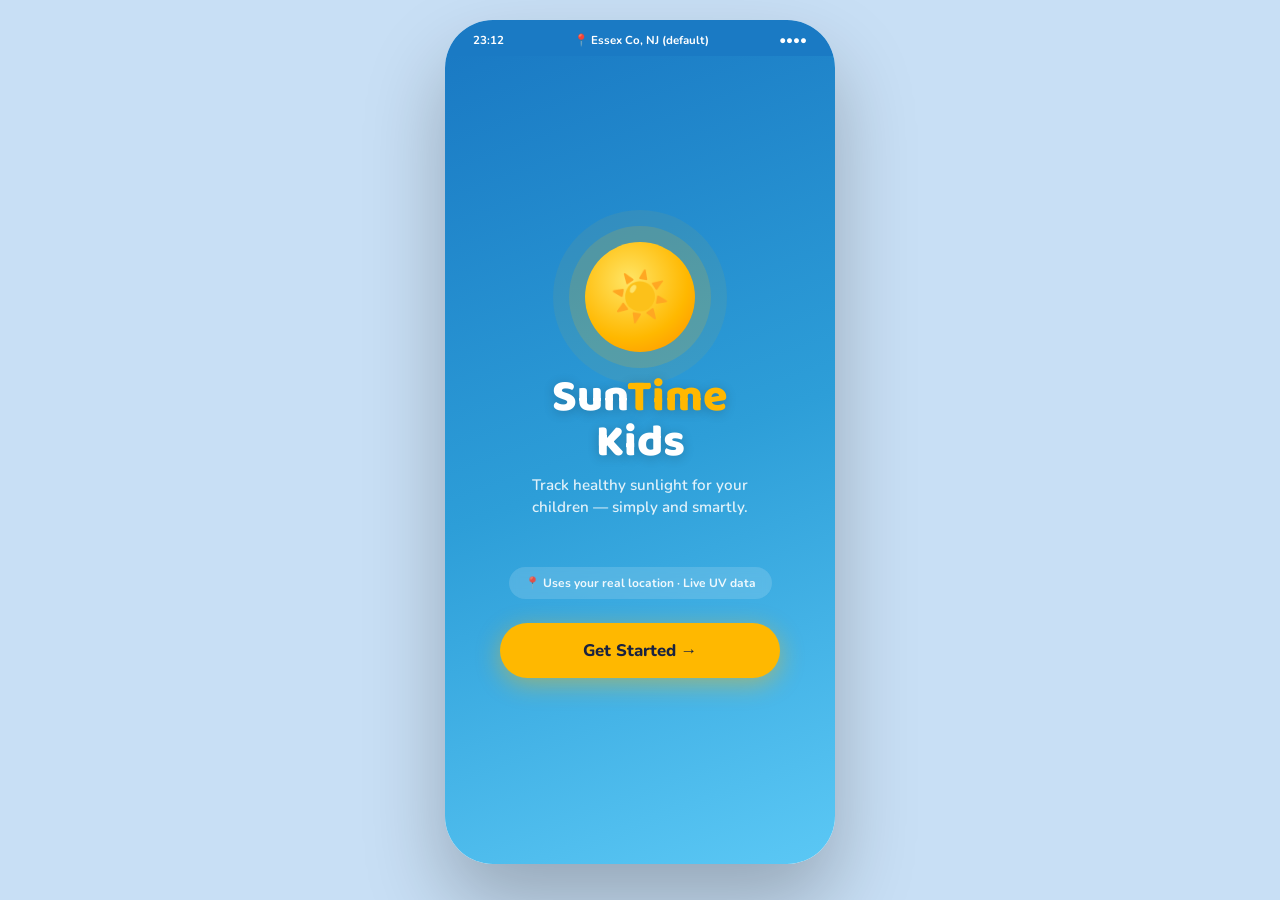
==== index.html @ 549896dc "Fix session bugs, re-rate exposure on live UV refresh, update defaults Bug fixes: - Buttons were wir" ====
<!DOCTYPE html>
<html lang="en">
<head>
<meta charset="UTF-8">
<meta name="viewport" content="width=device-width, initial-scale=1.0, maximum-scale=1.0">
<meta name="apple-mobile-web-app-capable" content="yes">
<meta name="apple-mobile-web-app-status-bar-style" content="black-translucent">
<meta name="apple-mobile-web-app-title" content="SunTimeKids">
<meta name="mobile-web-app-capable" content="yes">
<title>SunTimeKids v2.5</title>
<link href="https://fonts.googleapis.com/css2?family=Nunito:wght@400;600;700;800;900&family=Baloo+2:wght@700;800&display=swap" rel="stylesheet">
<style>
  :root {
    --font-display: 'Baloo 2', cursive;
    --sun: #FFB800; --sun-deep: #FF8C00;
    --sky: #5BC8F5; --sky-dark: #1A7AC4;
    --grass: #4DC87A; --coral: #FF6060;
    --ink: #1A2340; --soft: #7A8AAF;
    --bg: #F0F7FF; --purple: #7C5CBF;
  }
  * { box-sizing: border-box; margin: 0; padding: 0; -webkit-tap-highlight-color: transparent; }
  body {
    font-family: 'Nunito', sans-serif;
    background: #C8DFF5;
    display: flex; justify-content: center; align-items: flex-start;
    min-height: 100vh; padding: 20px;
    margin: 0;
  }
  /* Full screen on real mobile, phone shell on desktop */
  @media (max-width: 430px) {
    body { padding: 0; background: var(--bg); align-items: stretch; }
    .phone { width: 100% !important; min-height: 100vh !important; border-radius: 0 !important; box-shadow: none !important; }
  }
  .phone {
    width: 390px; min-height: 844px;
    background: var(--bg); border-radius: 48px;
    box-shadow: 0 40px 80px rgba(0,0,0,0.25), 0 0 0 2px rgba(255,255,255,0.5) inset;
    overflow: hidden; position: relative; display: flex; flex-direction: column;
  }
  .status-bar {
    background: var(--sky-dark); padding: 12px 28px 8px;
    display: flex; justify-content: space-between; align-items: center;
    color: white; font-size: 0.72rem; font-weight: 700; flex-shrink: 0;
  }
  .screen {
    display: none; flex-direction: column; flex: 1;
    overflow-y: auto; overflow-x: hidden; scrollbar-width: none;
  }
  .screen::-webkit-scrollbar { display: none; }
  .screen.active { display: flex; animation: screen-in 0.25s ease-out; }
  @keyframes screen-in { from{opacity:0;transform:translateX(16px)} to{opacity:1;transform:translateX(0)} }
 
  /* ---- SHARED COMPONENTS ---- */
  .btn-primary {
    background: var(--sun); color: var(--ink); border: none; border-radius: 50px;
    padding: 16px 40px; font-family: 'Nunito',sans-serif; font-size: 1.05rem;
    font-weight: 800; cursor: pointer; box-shadow: 0 6px 24px rgba(255,184,0,0.45);
    transition: transform 0.15s; width: 100%; max-width: 100%;
  }
  .btn-primary:active { transform: scale(0.97); }
  .btn-secondary {
    background: white; color: var(--sky-dark); border: 2.5px solid var(--sky);
    border-radius: 50px; padding: 14px 32px; font-family: 'Nunito',sans-serif;
    font-size: 0.95rem; font-weight: 800; cursor: pointer; width: 100%;
    transition: transform 0.15s;
  }
  .btn-secondary:active { transform: scale(0.97); }
  .btn-nav {
    background: white; color: var(--sky-dark); border: 2px solid #DDE6F5;
    border-radius: 50px; padding: 14px; font-family: 'Nunito',sans-serif;
    font-size: 0.9rem; font-weight: 800; cursor: pointer; width: 100%;
  }
  .section-title { font-size: 0.72rem; font-weight: 800; text-transform: uppercase; letter-spacing: 1.5px; color: var(--ink); margin-bottom: 10px; }
  .field-label { font-size: 0.75rem; font-weight: 800; text-transform: uppercase; letter-spacing: 1.5px; color: var(--soft); margin-bottom: 8px; }
  .field-input {
    width: 100%; border: 2px solid #DDE6F5; border-radius: 14px; padding: 13px 16px;
    font-family: 'Nunito',sans-serif; font-size: 0.95rem; font-weight: 700;
    color: var(--ink); background: white; outline: none; transition: border-color 0.2s;
  }
  .field-input:focus { border-color: var(--sky); }
  .card {
    background: white; border-radius: 20px; padding: 16px;
    box-shadow: 0 4px 16px rgba(0,0,0,0.06);
  }
 
  /* ---- WELCOME ---- */
  #screen-welcome {
    background: linear-gradient(160deg, var(--sky-dark) 0%, #2D9ED8 50%, #5BC8F5 100%);
    justify-content: center; align-items: center; text-align: center; padding: 40px 32px; gap: 0;
  }
  .welcome-sun {
    width: 110px; height: 110px; background: radial-gradient(circle at 40% 35%, #FFE566, var(--sun) 60%, var(--sun-deep));
    border-radius: 50%; margin: 0 auto 24px; display: flex; align-items: center; justify-content: center;
    font-size: 3rem; box-shadow: 0 0 0 16px rgba(255,184,0,0.15), 0 0 0 32px rgba(255,184,0,0.07);
    animation: pulse-sun 3s ease-in-out infinite;
  }
  @keyframes pulse-sun { 0%,100%{box-shadow:0 0 0 16px rgba(255,184,0,0.15),0 0 0 32px rgba(255,184,0,0.07)} 50%{box-shadow:0 0 0 22px rgba(255,184,0,0.2),0 0 0 40px rgba(255,184,0,0.05)} }
  .welcome-title { font-family:'Baloo 2',cursive; font-size:2.8rem; font-weight:800; color:white; line-height:1; margin-bottom:8px; text-shadow:0 2px 12px rgba(0,0,0,0.2); }
  .welcome-title span { color: var(--sun); }
  .welcome-sub { color: rgba(255,255,255,0.85); font-size:0.95rem; font-weight:600; margin-bottom:48px; line-height:1.5; }
  .welcome-badge {
    background: rgba(255,255,255,0.15); border-radius: 50px; padding: 8px 16px;
    font-size: 0.75rem; font-weight: 700; color: rgba(255,255,255,0.9); margin-bottom: 24px;
    display: inline-block; backdrop-filter: blur(4px);
  }
 
  /* ---- ONBOARDING ---- */
  .onboard-header { background: linear-gradient(135deg, var(--sky-dark), #2D9ED8); padding: 28px 24px 32px; color: white; }
  .onboard-header h2 { font-family:'Baloo 2',cursive; font-size:1.6rem; font-weight:800; margin-bottom:4px; }
  .onboard-header p { font-size:0.85rem; opacity:0.85; font-weight:600; }
  .onboard-body { padding: 24px 20px; display: flex; flex-direction: column; gap: 20px; }
  .photo-row { display: flex; align-items: center; gap: 16px; }
  .photo-circle {
    width: 72px; height: 72px; border-radius: 50%;
    background: linear-gradient(135deg, #E8F4FF, #D0E8FF);
    border: 2.5px dashed var(--sky); display: flex; align-items: center; justify-content: center;
    font-size: 1.8rem; cursor: pointer; flex-shrink: 0; overflow: hidden;
  }
  .photo-circle img { width:100%; height:100%; object-fit:cover; }
  .photo-hint { font-size:0.8rem; font-weight:600; color:var(--soft); line-height:1.5; }
  .photo-hint strong { color:var(--sky-dark); display:block; font-size:0.85rem; }
  .fitz-grid { display:flex; gap:8px; justify-content:space-between; }
  .fitz-btn {
    flex:1; border-radius:12px; border:2.5px solid transparent; padding:10px 4px;
    cursor:pointer; display:flex; flex-direction:column; align-items:center; gap:4px;
    background:white; transition:border-color 0.15s,transform 0.15s;
  }
  .fitz-btn:active { transform:scale(0.95); }
  .fitz-btn.selected { border-color:var(--sky-dark); box-shadow:0 2px 10px rgba(26,122,196,0.2); }
  .fitz-swatch { width:36px; height:36px; border-radius:50%; border:2px solid rgba(0,0,0,0.08); }
  .fitz-btn span { font-size:0.6rem; font-weight:800; color:var(--soft); }
  .privacy-note { display:flex; align-items:center; gap:8px; background:#F0FFF5; border:1.5px solid var(--grass); border-radius:12px; padding:10px 14px; font-size:0.75rem; font-weight:600; color:#2A7A40; }
 
  /* ---- HOME ---- */
  .home-header { background:linear-gradient(135deg,var(--sky-dark) 0%,#2D9ED8 100%); padding:24px 24px 48px; color:white; position:relative; overflow:hidden; }
  .home-header::after { content:''; position:absolute; bottom:-20px; left:0; right:0; height:40px; background:var(--bg); border-radius:50% 50% 0 0/100% 100% 0 0; }
  .home-greeting { font-size:0.85rem; opacity:0.8; font-weight:600; }
  .home-title { font-family:'Baloo 2',cursive; font-size:1.5rem; font-weight:800; margin-bottom:16px; }
  .uv-pill { display:inline-flex; align-items:center; gap:8px; background:rgba(255,255,255,0.2); border-radius:50px; padding:8px 16px; font-size:0.82rem; font-weight:700; backdrop-filter:blur(4px); }
  .uv-dot { width:10px; height:10px; border-radius:50%; background:var(--sun); animation:pulse-uv 2s infinite; }
  @keyframes pulse-uv { 0%,100%{opacity:1} 50%{opacity:0.4} }
  .home-body { padding:8px 20px 24px; display:flex; flex-direction:column; gap:14px; }
  .child-card { background:white; border-radius:20px; padding:16px; display:flex; align-items:center; gap:14px; box-shadow:0 4px 16px rgba(0,0,0,0.06); }
  .child-avatar { width:52px; height:52px; border-radius:50%; display:flex; align-items:center; justify-content:center; font-size:1.6rem; flex-shrink:0; border:3px solid white; box-shadow:0 2px 8px rgba(255,184,0,0.3); overflow:hidden; }
  .child-avatar img { width:100%; height:100%; object-fit:cover; }
  .child-info { flex:1; }
  .child-name { font-weight:800; font-size:0.95rem; color:var(--ink); }
  .child-meta { font-size:0.75rem; color:var(--soft); font-weight:600; }
  .vit-bar-wrap { margin-top:6px; background:#EEF3FF; border-radius:50px; height:8px; overflow:hidden; }
  .vit-bar { height:100%; border-radius:50px; background:linear-gradient(90deg,var(--grass),#7BE89A); transition:width 0.5s; }
  .btn-headout {
    background:linear-gradient(135deg,var(--sun),var(--sun-deep)); color:white; border:none;
    border-radius:24px; padding:20px; font-family:'Baloo 2',cursive; font-size:1.3rem; font-weight:800;
    cursor:pointer; box-shadow:0 8px 28px rgba(255,140,0,0.45); transition:transform 0.15s;
    display:flex; align-items:center; justify-content:center; gap:10px;
    text-shadow:0 1px 4px rgba(0,0,0,0.15); width:100%;
  }
  .btn-headout:active { transform:scale(0.97); }
  .stats-row { display:flex; gap:12px; }
  .stat-card { flex:1; background:white; border-radius:16px; padding:14px 12px; text-align:center; box-shadow:0 3px 12px rgba(0,0,0,0.05); }
  .stat-icon { font-size:1.4rem; display:block; margin-bottom:4px; }
  .stat-val { font-family:'Baloo 2',cursive; font-size:1.2rem; font-weight:800; color:var(--ink); }
  .stat-label { font-size:0.67rem; font-weight:700; color:var(--soft); text-transform:uppercase; letter-spacing:0.5px; }
 
  /* ---- LOCATION BANNER ---- */
  .loc-banner {
    background: #FFF8E8; border: 1.5px solid var(--sun); border-radius: 14px;
    padding: 10px 14px; font-size: 0.78rem; font-weight: 700; color: #7A5500;
    display: flex; align-items: center; gap: 8px;
  }
 
  /* ---- WHO'S GOING OUT ---- */
  #screen-whosout { justify-content: flex-end; }
  .modal-bg { flex:1; background:rgba(26,35,64,0.3); backdrop-filter:blur(2px); }
  .modal-sheet { background:white; border-radius:28px 28px 0 0; padding:24px 24px 40px; box-shadow:0 -8px 32px rgba(0,0,0,0.12); }
  .sheet-handle { width:40px; height:4px; background:#DDE6F5; border-radius:2px; margin:0 auto 20px; }
  .sheet-title { font-family:'Baloo 2',cursive; font-size:1.4rem; font-weight:800; color:var(--ink); margin-bottom:4px; }
  .sheet-sub { font-size:0.82rem; color:var(--soft); font-weight:600; margin-bottom:20px; }
  .who-child { display:flex; align-items:center; gap:14px; padding:14px 16px; border-radius:16px; border:2.5px solid #EEF3FF; margin-bottom:10px; cursor:pointer; transition:border-color 0.15s,background 0.15s; background:#FAFCFF; }
  .who-child.selected { border-color:var(--sky-dark); background:#EEF6FF; }
  .who-check { width:26px; height:26px; border-radius:50%; border:2.5px solid #DDE6F5; display:flex; align-items:center; justify-content:center; margin-left:auto; font-size:0.9rem; transition:background 0.15s,border-color 0.15s; flex-shrink:0; }
  .who-child.selected .who-check { background:var(--sky-dark); border-color:var(--sky-dark); color:white; }
 
  /* ---- SESSION SETUP ---- */
  .setup-header { background:linear-gradient(135deg,#1A2340,#2A3A60); padding:24px 24px 32px; color:white; }
  .setup-header h2 { font-family:'Baloo 2',cursive; font-size:1.5rem; font-weight:800; margin-bottom:4px; color:white; }
  .setup-header p { font-size:0.82rem; font-weight:600; color:rgba(255,255,255,0.85); }
  .setup-body { padding:20px; display:flex; flex-direction:column; gap:20px; }
  .clothing-grid { display:flex; gap:8px; justify-content:space-between; }
  .clothing-btn { flex:1; border-radius:14px; border:2.5px solid #DDE6F5; padding:10px 4px; cursor:pointer; display:flex; flex-direction:column; align-items:center; gap:4px; background:white; transition:border-color 0.15s,background 0.15s; }
  .clothing-btn:active { transform:scale(0.95); }
  .clothing-btn.selected { border-color:var(--grass); background:#D4F7E0; box-shadow:0 0 0 2px var(--grass); }
  .clothing-btn.selected .clothing-label { color:var(--grass); }
  .clothing-icon { font-size:1.6rem; }
  .clothing-label { font-size:0.58rem; font-weight:800; color:var(--soft); text-align:center; line-height:1.2; }
  .spf-grid { display:flex; gap:8px; }
  .spf-btn { flex:1; border-radius:14px; border:2.5px solid #DDE6F5; padding:12px 6px; cursor:pointer; text-align:center; background:white; transition:border-color 0.15s,background 0.15s; }
  .spf-btn.selected { border-color:var(--sky-dark); background:#D0EEFF; box-shadow:0 0 0 2px var(--sky-dark); }
  .spf-btn.selected .spf-label { color:var(--sky-dark); font-weight:900; }
  .spf-icon { font-size:1.3rem; display:block; margin-bottom:3px; }
  .spf-label { font-size:0.65rem; font-weight:800; color:var(--ink); }
 
  /* ---- ACTIVE SESSION ---- */
  #screen-session { background:linear-gradient(160deg,#0A4A7A 0%,#1A7AC4 40%,#2D9ED8 100%); color:white; }
  .session-top { padding:24px 24px 16px; text-align:center; }
  .session-children { display:flex; justify-content:center; margin-bottom:12px; }
  .session-avatar { width:56px; height:56px; border-radius:50%; border:3px solid rgba(255,255,255,0.5); overflow:hidden; display:flex; align-items:center; justify-content:center; font-size:1.8rem; background:linear-gradient(135deg,#FFE0A0,#FFB800); margin:0 -4px; }
  .session-avatar img { width:100%; height:100%; object-fit:cover; }
  .session-label { font-size:0.82rem; opacity:0.8; font-weight:600; margin-bottom:2px; }
  .session-timer { font-family:'Baloo 2',cursive; font-size:3rem; font-weight:800; letter-spacing:2px; text-shadow:0 2px 12px rgba(0,0,0,0.2); }
  .bg-notice { background:rgba(255,255,255,0.12); border-radius:12px; padding:8px 16px; font-size:0.72rem; font-weight:700; opacity:0.85; margin:0 24px 8px; text-align:center; }
  .progress-ring-wrap { display:flex; justify-content:center; padding:8px 0 16px; position:relative; }
  .progress-ring-wrap svg { transform:rotate(-90deg); }
  .progress-center { position:absolute; inset:0; display:flex; flex-direction:column; align-items:center; justify-content:center; }
  .progress-pct { font-family:'Baloo 2',cursive; font-size:2.2rem; font-weight:800; color:white; }
  .progress-sub { font-size:0.72rem; opacity:0.75; font-weight:600; }
  .live-stats { display:grid; grid-template-columns:1fr 1fr 1fr; gap:10px; padding:0 20px 16px; }
  .live-stat { background:rgba(255,255,255,0.12); border-radius:16px; padding:12px 8px; text-align:center; backdrop-filter:blur(4px); }
  .live-stat-icon { font-size:1.3rem; display:block; margin-bottom:4px; }
  .live-stat-val { font-family:'Baloo 2',cursive; font-size:1.1rem; font-weight:800; }
  .live-stat-label { font-size:0.6rem; opacity:0.7; font-weight:700; text-transform:uppercase; letter-spacing:0.5px; }
  .burn-section { margin:0 20px 16px; background:rgba(255,255,255,0.1); border-radius:16px; padding:14px 16px; }
  .burn-title { font-size:0.72rem; font-weight:800; text-transform:uppercase; letter-spacing:1px; opacity:0.7; margin-bottom:8px; }
  .burn-bar-bg { background:rgba(255,255,255,0.2); border-radius:50px; height:10px; overflow:hidden; }
  .burn-bar { height:100%; border-radius:50px; transition:width 1s; }
  .burn-safe { background:linear-gradient(90deg,#4DC87A,#7BE89A); }
  .burn-warn { background:linear-gradient(90deg,#FFB800,#FF8C00); }
  .burn-danger { background:linear-gradient(90deg,#FF6060,#FF3030); }
  .burn-labels { display:flex; justify-content:space-between; margin-top:4px; }
  .burn-labels span { font-size:0.6rem; opacity:0.6; font-weight:700; }
  .btn-end { margin:0 20px 24px; background:rgba(255,255,255,0.15); color:white; border:2px solid rgba(255,255,255,0.3); border-radius:50px; padding:14px; font-family:'Nunito',sans-serif; font-size:0.9rem; font-weight:800; cursor:pointer; width:calc(100% - 40px); }
 
  /* ---- CELEBRATION ---- */
  #screen-celebrate { background:linear-gradient(160deg,#FF5500 0%,#FF8C00 30%,#FFB800 70%,#FFD700 100%); justify-content:center; align-items:center; text-align:center; padding:40px 32px; }
  .confetti-wrap { position:relative; margin-bottom:20px; }
  .celebrate-emoji { font-size:5rem; display:block; animation:cel-bounce 0.8s ease-in-out infinite alternate; }
  @keyframes cel-bounce { from{transform:scale(1) rotate(-5deg)} to{transform:scale(1.1) rotate(5deg)} }
  .confetti { position:absolute; width:12px; height:12px; border-radius:3px; animation:confetti-fall 1.6s ease-in-out infinite; }
  @keyframes confetti-fall { 0%{transform:translateY(-20px) rotate(0deg);opacity:1} 100%{transform:translateY(60px) rotate(360deg);opacity:0} }
  .celebrate-title { font-family:'Baloo 2',cursive; font-size:1.9rem; font-weight:800; color:white; text-shadow:0 2px 8px rgba(0,0,0,0.15); margin-bottom:8px; }
  .celebrate-sub { color:rgba(255,255,255,0.85); font-size:0.88rem; font-weight:600; margin-bottom:28px; line-height:1.5; }
  .celebrate-stats { display:flex; gap:12px; width:100%; margin-bottom:24px; }
  .cel-stat { flex:1; background:rgba(255,255,255,0.35); border-radius:16px; padding:14px 8px; backdrop-filter:blur(4px); border:2px solid rgba(255,255,255,0.5); }
  .cel-stat-val { font-family:'Baloo 2',cursive; font-size:1.4rem; font-weight:800; color:white; }
  .cel-stat-label { font-size:0.65rem; font-weight:700; color:rgba(255,255,255,0.8); text-transform:uppercase; }
  .btn-extend { background:white; color:var(--sun-deep); border:none; border-radius:50px; padding:16px 32px; font-family:'Nunito',sans-serif; font-size:1rem; font-weight:800; cursor:pointer; width:100%; margin-bottom:12px; box-shadow:0 6px 20px rgba(0,0,0,0.15); transition:transform 0.15s; }
  .btn-extend:active { transform:scale(0.97); }
  .btn-done { background:rgba(255,255,255,0.2); color:white; border:2px solid rgba(255,255,255,0.4); border-radius:50px; padding:14px 32px; font-family:'Nunito',sans-serif; font-size:0.95rem; font-weight:800; cursor:pointer; width:100%; }
 
  /* ---- DASHBOARD ---- */
  .dash-header { background:linear-gradient(135deg,var(--ink),#2A3A60); padding:24px 24px 36px; color:white; }
  .dash-header h2 { font-family:'Baloo 2',cursive; font-size:1.5rem; font-weight:800; margin-bottom:4px; }
  .dash-header p { font-size:0.82rem; opacity:0.7; font-weight:600; }
  .dash-body { padding:12px 20px 32px; display:flex; flex-direction:column; gap:16px; }
  .dash-section-title { font-size:0.72rem; font-weight:800; text-transform:uppercase; letter-spacing:1.5px; color:var(--soft); margin-bottom:10px; }
  .week-chart { background:white; border-radius:20px; padding:18px; box-shadow:0 4px 16px rgba(0,0,0,0.06); }
  .week-bars { display:flex; align-items:flex-end; gap:8px; height:80px; margin-bottom:8px; }
  .week-bar-wrap { flex:1; display:flex; flex-direction:column; align-items:center; gap:4px; height:100%; justify-content:flex-end; }
  .week-bar { width:100%; border-radius:6px 6px 0 0; min-height:4px; }
  .week-bar.goal { background:linear-gradient(180deg,var(--grass),#38A85C); }
  .week-bar.partial { background:linear-gradient(180deg,var(--sky),var(--sky-dark)); }
  .week-bar.none { background:#EEF3FF; min-height:4px; height:4px !important; }
  .week-day { font-size:0.62rem; font-weight:800; color:var(--soft); flex:1; text-align:center; }
  .week-day.today { color:var(--sky-dark); }
  .trend-grid { display:grid; grid-template-columns:1fr 1fr; gap:12px; }
  .trend-card { background:white; border-radius:18px; padding:16px 14px; box-shadow:0 3px 12px rgba(0,0,0,0.05); }
  .trend-icon { font-size:1.5rem; display:block; margin-bottom:6px; }
  .trend-val { font-family:'Baloo 2',cursive; font-size:1.4rem; font-weight:800; color:var(--ink); }
  .trend-label { font-size:0.7rem; font-weight:700; color:var(--soft); }
  .trend-change { font-size:0.72rem; font-weight:800; margin-top:4px; }
  .trend-up { color:var(--grass); } .trend-down { color:var(--coral); }
 
  /* ---- SESSION HISTORY ---- */
  .history-item {
    background: white; border-radius:16px; padding:14px 16px;
    box-shadow:0 3px 12px rgba(0,0,0,0.05); margin-bottom:10px;
    display:flex; align-items:center; gap:12px;
  }
  .history-icon { font-size:1.8rem; flex-shrink:0; }
  .history-info { flex:1; }
  .history-title { font-weight:800; font-size:0.88rem; color:var(--ink); }
  .history-meta { font-size:0.75rem; color:var(--soft); font-weight:600; margin-top:2px; }
  .history-badge { background:linear-gradient(135deg,var(--sun),var(--sun-deep)); color:white; border-radius:50px; padding:4px 10px; font-size:0.7rem; font-weight:800; flex-shrink:0; }
  .history-badge.partial { background:linear-gradient(135deg,var(--sky),var(--sky-dark)); }
 
  /* ---- CHILD SUMMARY ---- */
  .child-summary { background:white; border-radius:20px; padding:16px; box-shadow:0 3px 12px rgba(0,0,0,0.05); display:flex; align-items:center; gap:14px; margin-bottom:10px; }
  .cs-avatar { width:48px; height:48px; border-radius:50%; display:flex; align-items:center; justify-content:center; font-size:1.5rem; flex-shrink:0; overflow:hidden; }
  .cs-avatar img { width:100%; height:100%; object-fit:cover; }
  .cs-info { flex:1; }
  .cs-name { font-weight:800; font-size:0.9rem; color:var(--ink); }
  .cs-stats { font-size:0.75rem; color:var(--soft); font-weight:600; margin-top:2px; }
  .cs-streak { background:linear-gradient(135deg,var(--sun),var(--sun-deep)); color:white; border-radius:50px; padding:4px 10px; font-size:0.72rem; font-weight:800; }
 
  /* ---- BOTTOM NAV ---- */
  .bottom-nav { display:flex; background:white; border-top:1.5px solid #EEF3FF; padding:10px 0 16px; flex-shrink:0; }
  .nav-item { flex:1; display:flex; flex-direction:column; align-items:center; gap:3px; cursor:pointer; padding:4px; }
  .nav-icon { font-size:1.3rem; }
  .nav-label { font-size:0.6rem; font-weight:800; color:var(--soft); text-transform:uppercase; letter-spacing:0.5px; }
  .nav-item.active .nav-label { color:var(--sky-dark); }
  .nav-item.active .nav-icon { filter: drop-shadow(0 0 4px rgba(26,122,196,0.4)); }
 
  /* ---- NOTIF PERMISSION BANNER ---- */
  .notif-banner {
    background:#F0FFF5; border:1.5px solid var(--grass); border-radius:14px;
    padding:12px 14px; font-size:0.78rem; font-weight:700; color:#2A7A40;
    display:flex; align-items:center; justify-content:space-between; gap:8px;
  }
  .notif-banner button { background:var(--grass); color:white; border:none; border-radius:50px; padding:6px 14px; font-family:'Nunito',sans-serif; font-size:0.75rem; font-weight:800; cursor:pointer; flex-shrink:0; }
</style>
</head>
<body>
<div class="phone">
  <!-- Status bar -->
  <div class="status-bar">
    <span id="clock">9:41</span>
    <span id="status-loc">📍 Locating…</span>
    <span>●●●●</span>
  </div>
 
  <!-- ===== WELCOME ===== -->
  <!-- Error banner lives outside the screens so it is visible on any screen -->
  <div id="debug-error" style="display:none;position:absolute;top:0;left:0;right:0;background:rgba(200,0,0,0.9);color:white;padding:10px 14px;font-size:0.75rem;font-weight:700;z-index:999;word-break:break-all;"></div>

  <div class="screen active" id="screen-welcome">
    <div class="welcome-sun">☀️</div>
    <h1 class="welcome-title">Sun<span>Time</span><br>Kids</h1>
    <p class="welcome-sub">Track healthy sunlight for your<br>children — simply and smartly.</p>
    <div class="welcome-badge">📍 Uses your real location · Live UV data</div>
    <button class="btn-primary" style="max-width:280px;" id="btn-get-started">Get Started →</button>
  </div>
 
  <!-- ===== ONBOARDING ===== -->
  <div class="screen" id="screen-onboard">
    <div class="onboard-header">
      <h2>👶 Add Your Children</h2>
      <p>Set up profiles — takes under a minute</p>
    </div>
    <div class="onboard-body">
 
      <!-- Profile 1 -->
      <div style="background:#F8FAFF;border-radius:16px;padding:16px;border:2px solid #DDE6F5;">
        <div style="display:flex;align-items:center;justify-content:space-between;margin-bottom:12px;">
          <div style="font-size:0.75rem;font-weight:800;color:var(--sky-dark);text-transform:uppercase;letter-spacing:1px;">Profile 1</div>
          <div id="type-toggle-0" style="display:flex;background:#EEF3FF;border-radius:50px;padding:3px;gap:2px;">
            <button id="type-child-0" data-profile-idx="0" data-profile-type="child" style="background:var(--sky-dark);color:white;border:none;border-radius:50px;padding:4px 12px;font-family:Nunito,sans-serif;font-size:0.7rem;font-weight:800;cursor:pointer;">👦 Child</button>
            <button id="type-adult-0" data-profile-idx="0" data-profile-type="adult" style="background:transparent;color:var(--soft);border:none;border-radius:50px;padding:4px 12px;font-family:Nunito,sans-serif;font-size:0.7rem;font-weight:800;cursor:pointer;">🧑 Adult</button>
          </div>
        </div>
        <div style="display:flex;gap:12px;margin-bottom:12px;">
          <div style="flex:1;">
            <div class="field-label">Name</div>
            <input class="field-input" id="name-0" type="text" placeholder="e.g. Alex" value="Alex">
          </div>
          <div style="width:80px;">
            <div class="field-label" id="age-label-0">Age</div>
            <input class="field-input" id="age-0" type="number" placeholder="6" value="6" min="0" max="99">
          </div>
        </div>
        <div class="field-label">Skin Tone</div>
        <div class="fitz-grid" id="fitz-0">
          <button class="fitz-btn" data-fitz-idx="0" data-fitz-val="1"><div class="fitz-swatch" style="background:#FDDBB4;"></div><span>I</span></button>
          <button class="fitz-btn" data-fitz-idx="0" data-fitz-val="2"><div class="fitz-swatch" style="background:#F5C89A;"></div><span>II</span></button>
          <button class="fitz-btn selected" data-fitz-idx="0" data-fitz-val="3"><div class="fitz-swatch" style="background:#E0A87C;"></div><span>III</span></button>
          <button class="fitz-btn" data-fitz-idx="0" data-fitz-val="4"><div class="fitz-swatch" style="background:#C07A4A;"></div><span>IV</span></button>
          <button class="fitz-btn" data-fitz-idx="0" data-fitz-val="5"><div class="fitz-swatch" style="background:#7A4A28;"></div><span>V</span></button>
          <button class="fitz-btn" data-fitz-idx="0" data-fitz-val="6"><div class="fitz-swatch" style="background:#3A2010;"></div><span>VI</span></button>
        </div>
        <div style="margin-top:12px;">
          <div class="field-label">Photo (optional)</div>
          <div class="photo-row">
            <div class="photo-circle" id="photo-0">📷</div>
            <input type="file" id="file-0" accept="image/*" style="display:none">
            <div class="photo-hint"><strong>Tap to add photo</strong>Stored on-device only</div>
          </div>
        </div>
      </div>
 
      <!-- Profile 2 -->
      <div style="background:#F8FAFF;border-radius:16px;padding:16px;border:2px solid #DDE6F5;">
        <div style="display:flex;align-items:center;justify-content:space-between;margin-bottom:12px;">
          <div style="font-size:0.75rem;font-weight:800;color:var(--sky-dark);text-transform:uppercase;letter-spacing:1px;">Profile 2</div>
          <div id="type-toggle-1" style="display:flex;background:#EEF3FF;border-radius:50px;padding:3px;gap:2px;">
            <button id="type-child-1" data-profile-idx="1" data-profile-type="child" style="background:var(--sky-dark);color:white;border:none;border-radius:50px;padding:4px 12px;font-family:Nunito,sans-serif;font-size:0.7rem;font-weight:800;cursor:pointer;">👦 Child</button>
            <button id="type-adult-1" data-profile-idx="1" data-profile-type="adult" style="background:transparent;color:var(--soft);border:none;border-radius:50px;padding:4px 12px;font-family:Nunito,sans-serif;font-size:0.7rem;font-weight:800;cursor:pointer;">🧑 Adult</button>
          </div>
        </div>
        <div style="display:flex;gap:12px;margin-bottom:12px;">
          <div style="flex:1;">
            <div class="field-label">Name</div>
            <input class="field-input" id="name-1" type="text" placeholder="e.g. Archie" value="Archie">
          </div>
          <div style="width:80px;">
            <div class="field-label" id="age-label-1">Age</div>
            <input class="field-input" id="age-1" type="number" placeholder="2" value="2" min="0" max="99">
          </div>
        </div>
        <div class="field-label">Skin Tone</div>
        <div class="fitz-grid" id="fitz-1">
          <button class="fitz-btn" data-fitz-idx="1" data-fitz-val="1"><div class="fitz-swatch" style="background:#FDDBB4;"></div><span>I</span></button>
          <button class="fitz-btn" data-fitz-idx="1" data-fitz-val="2"><div class="fitz-swatch" style="background:#F5C89A;"></div><span>II</span></button>
          <button class="fitz-btn selected" data-fitz-idx="1" data-fitz-val="3"><div class="fitz-swatch" style="background:#E0A87C;"></div><span>III</span></button>
          <button class="fitz-btn" data-fitz-idx="1" data-fitz-val="4"><div class="fitz-swatch" style="background:#C07A4A;"></div><span>IV</span></button>
          <button class="fitz-btn" data-fitz-idx="1" data-fitz-val="5"><div class="fitz-swatch" style="background:#7A4A28;"></div><span>V</span></button>
          <button class="fitz-btn" data-fitz-idx="1" data-fitz-val="6"><div class="fitz-swatch" style="background:#3A2010;"></div><span>VI</span></button>
        </div>
        <div style="margin-top:12px;">
          <div class="field-label">Photo (optional)</div>
          <div class="photo-row">
            <div class="photo-circle" id="photo-1">📷</div>
            <input type="file" id="file-1" accept="image/*" style="display:none">
            <div class="photo-hint"><strong>Tap to add photo</strong>Stored on-device only</div>
          </div>
        </div>
      </div>
 
      <div class="privacy-note">🔒 All data stored on your device only. No account required. COPPA compliant.</div>
      <button class="btn-primary" id="btn-save-profiles">Save Profiles & Continue →</button>
    </div>
  </div>
 
  <!-- ===== HOME ===== -->
  <div class="screen" id="screen-home">
    <div class="home-header">
      <div class="home-greeting" id="home-greeting">Good morning ☀️</div>
      <div class="home-title">Ready to head outside?</div>
      <div class="uv-pill">
        <div class="uv-dot"></div>
        <span id="uv-display">Fetching UV Index…</span>
      </div>
    </div>
    <div class="home-body">
      <div id="notif-banner-wrap"></div>
      <div id="loc-row" style="background:#FFF8E8;border:1.5px solid #FFB800;border-radius:14px;padding:10px 14px;display:flex;align-items:center;justify-content:space-between;margin-bottom:4px;">
        <span style="font-size:0.78rem;font-weight:700;color:#7A5500;" id="loc-label">📍 Detecting location…</span>
        <button id="loc-change-btn" style="background:#4DC87A;color:white;border:none;border-radius:50px;padding:6px 14px;font-family:Nunito,sans-serif;font-size:0.75rem;font-weight:800;cursor:pointer;">Change</button>
      </div>
      <div id="child-cards"></div>
      <button class="btn-headout" id="btn-headout">
        <span style="font-size:1.8rem;">🌤️</span> We're Heading Out!
      </button>
      <div class="stats-row">
        <div class="stat-card">
          <span class="stat-icon">🔥</span>
          <div class="stat-val" id="stat-streak">0</div>
          <div class="stat-label">Day streak</div>
        </div>
        <div class="stat-card">
          <span class="stat-icon">⏱️</span>
          <div class="stat-val" id="stat-weektime">0m</div>
          <div class="stat-label">This week</div>
        </div>
        <div class="stat-card">
          <span class="stat-icon">🎯</span>
          <div class="stat-val" id="stat-goals">0/0</div>
          <div class="stat-label">Goals hit</div>
        </div>
      </div>
      <button class="btn-nav" id="btn-view-dash">📊 View Dashboard & History</button>
    </div>
  </div>
 
  <!-- ===== WHO'S GOING OUT ===== -->
  <div class="screen" id="screen-whosout">
    <div class="modal-bg" id="modal-bg"></div>
    <div class="modal-sheet">
      <div class="sheet-handle"></div>
      <div class="sheet-title">Who's heading out? 🌤️</div>
      <div class="sheet-sub">Select the children joining this session</div>
      <div id="who-list"></div>
      <button class="btn-primary" style="margin-top:8px;" id="btn-whos-continue">Continue →</button>
    </div>
  </div>
 
  <!-- ===== SESSION SETUP ===== -->
  <div class="screen" id="screen-setup">
    <div class="setup-header">
      <h2>☀️ Quick Setup</h2>
      <p>How are the kids dressed today?</p>
    </div>
    <div class="setup-body">
      <div class="card">
        <div style="display:flex;justify-content:space-between;align-items:center;margin-bottom:8px;">
          <span style="font-size:0.8rem;font-weight:700;color:var(--soft);">☀️ Live UV Index</span>
          <span style="font-family:'Baloo 2',cursive;font-size:1.3rem;font-weight:800;color:var(--ink);" id="uv-setup">–</span>
        </div>
        <div style="display:flex;justify-content:space-between;">
          <span style="font-size:0.8rem;font-weight:700;color:var(--soft);">📍 Location</span>
          <span style="font-size:0.8rem;font-weight:700;color:var(--ink);" id="setup-loc">Detecting…</span>
        </div>
      </div>
 
      <!-- Per-child clothing and SPF inputs populated by JS -->
      <div id="per-child-setup"></div>
 
      <button class="btn-primary" style="background:linear-gradient(135deg,#FF8C00,#FFB800);color:white;font-size:1.1rem;padding:18px;box-shadow:0 8px 24px rgba(255,140,0,0.5);" id="btn-start-session">▶ Start Session</button>
      <button class="btn-secondary" id="btn-setup-back">← Back</button>
    </div>
  </div>
 
  <!-- ===== ACTIVE SESSION ===== -->
  <div class="screen" id="screen-session">
    <!-- Session header - shared across all children -->
    <div style="background:linear-gradient(135deg,#0A4A7A,#1A7AC4);padding:16px 20px 12px;flex-shrink:0;">
      <div style="display:flex;align-items:center;justify-content:space-between;margin-bottom:8px;">
        <div style="font-size:0.75rem;font-weight:800;color:rgba(255,255,255,0.7);text-transform:uppercase;letter-spacing:1px;">Time Outdoors</div>
        <div style="font-size:0.72rem;font-weight:700;color:rgba(255,255,255,0.6);">UV <span id="session-uv-header">–</span></div>
      </div>
      <div class="session-timer" id="session-timer" style="font-family:'Baloo 2',cursive;font-size:2.6rem;font-weight:800;color:white;letter-spacing:2px;line-height:1;">00:00</div>
      <div class="bg-notice" id="bg-notice" style="background:rgba(255,255,255,0.1);border-radius:10px;padding:6px 12px;font-size:0.68rem;font-weight:700;color:rgba(255,255,255,0.8);margin-top:8px;text-align:center;">⏸ Tracks time when you switch away — tap to check progress</div>
    </div>
 
    <!-- Swipeable child cards -->
    <div id="child-cards-wrapper" style="flex:1;overflow:hidden;position:relative;">
      <div id="child-cards-slider" style="display:flex;height:100%;transition:transform 0.3s ease;"></div>
    </div>
 
    <!-- Dot indicators (shown when 2+ children) -->
    <div id="session-dots" style="display:flex;justify-content:center;gap:8px;padding:8px 0;background:linear-gradient(135deg,#0A4A7A,#1A7AC4);flex-shrink:0;"></div>
 
    <!-- Sunscreen reminder banner (hidden by default) -->
    <div id="sunscreen-reminder" style="display:none;background:#FF8C00;color:white;padding:10px 16px;font-family:Nunito,sans-serif;font-size:0.82rem;font-weight:800;text-align:center;flex-shrink:0;">🧴 Time to reapply sunscreen! <button id="btn-dismiss-sunscreen" style="background:rgba(255,255,255,0.25);border:none;color:white;border-radius:50px;padding:3px 10px;font-family:Nunito,sans-serif;font-size:0.75rem;font-weight:800;cursor:pointer;margin-left:8px;">Got it</button></div>
    <!-- Controls -->
    <div style="display:flex;gap:10px;padding:12px 20px 16px;background:linear-gradient(135deg,#0A4A7A,#1A7AC4);flex-shrink:0;">
      <button id="btn-pause" style="flex:1;background:rgba(255,255,255,0.15);color:white;border:2px solid rgba(255,255,255,0.4);border-radius:50px;padding:14px;font-family:Nunito,sans-serif;font-size:0.9rem;font-weight:800;cursor:pointer;">⏸ Pause</button>
      <button id="btn-end-session" style="flex:1;background:rgba(255,255,255,0.15);color:white;border:2px solid rgba(255,255,255,0.4);border-radius:50px;padding:14px;font-family:Nunito,sans-serif;font-size:0.9rem;font-weight:800;cursor:pointer;">⏹ End</button>
    </div>
  </div>
 
  <!-- ===== CELEBRATION ===== -->
  <div class="screen" id="screen-celebrate">
    <div class="confetti-wrap">
      <span class="celebrate-emoji">🌟</span>
      <div class="confetti" style="left:20%;top:10%;background:#FFB800;animation-delay:0s;animation-duration:1.8s;"></div>
      <div class="confetti" style="left:70%;top:5%;background:#FF6060;animation-delay:0.3s;animation-duration:2.1s;"></div>
      <div class="confetti" style="left:45%;top:15%;background:#4DC87A;animation-delay:0.6s;animation-duration:1.6s;"></div>
      <div class="confetti" style="left:85%;top:20%;background:#5BC8F5;animation-delay:0.9s;animation-duration:2.3s;"></div>
      <div class="confetti" style="left:10%;top:25%;background:#7C5CBF;animation-delay:1.2s;animation-duration:1.9s;"></div>
    </div>
    <h2 class="celebrate-title" id="cel-title">Goal Reached! ☀️</h2>
    <p class="celebrate-sub" id="cel-sub">Daily vitamin D goal achieved</p>
    <div class="celebrate-stats">
      <div class="cel-stat"><div class="cel-stat-val" id="cel-vitd">400 IU</div><div class="cel-stat-label">Vit D Today</div></div>
      <div class="cel-stat"><div class="cel-stat-val" id="cel-duration">–</div><div class="cel-stat-label">Time Outside</div></div>
      <div class="cel-stat"><div class="cel-stat-val" id="cel-streak">🔥 1</div><div class="cel-stat-label">Day Streak</div></div>
    </div>
    <button class="btn-extend" id="btn-extend-session">▶ Keep Playing Outside</button>
    <button class="btn-done" id="btn-finish-session">✓ We're Done for Today</button>
  </div>
 
  <!-- ===== DASHBOARD ===== -->
  <div class="screen" id="screen-dash">
    <div class="dash-header">
      <h2>📊 Dashboard</h2>
      <p id="dash-subtitle">Your sunlight tracking summary</p>
    </div>
    <div class="dash-body">
      <div>
        <div class="dash-section-title">This Week's Outdoor Time</div>
        <div class="week-chart">
          <div class="week-bars" id="week-bars"></div>
          <div style="display:flex;gap:8px;" id="week-day-labels"></div>
        </div>
      </div>
      <div>
        <div class="dash-section-title">Monthly Summary</div>
        <div class="trend-grid" id="trend-grid"></div>
      </div>
      <div>
        <div class="dash-section-title">Children</div>
        <div id="dash-child-list"></div>
      </div>
      <div>
        <div class="dash-section-title">Recent Sessions</div>
        <div id="session-history-list"></div>
      </div>
      <button class="btn-nav" id="btn-dash-back">← Back to Home</button>
    </div>
  </div>
 
  <!-- ===== SETTINGS ===== -->
  <div class="screen" id="screen-settings">
    <div style="background:linear-gradient(135deg,var(--ink),#2A3A60);padding:24px 24px 36px;color:white;flex-shrink:0;">
      <h2 style="font-family:'Baloo 2',cursive;font-size:1.5rem;font-weight:800;margin-bottom:4px;">⚙️ Settings</h2>
      <p style="font-size:0.82rem;opacity:0.7;font-weight:600;">App preferences</p>
    </div>
    <div style="padding:20px;display:flex;flex-direction:column;gap:16px;">
 
      <div style="font-size:0.72rem;font-weight:800;text-transform:uppercase;letter-spacing:1.5px;color:var(--soft);">Session Behaviour</div>
      <div class="card" style="padding:20px;">
        <div style="font-weight:800;font-size:0.9rem;color:var(--ink);margin-bottom:6px;">When daily vitamin D goal is reached</div>
        <div style="font-size:0.8rem;color:var(--soft);font-weight:600;margin-bottom:14px;">Choose what happens automatically when your child hits their goal</div>
        <div id="session-end-opt-auto" style="display:flex;align-items:center;gap:12px;padding:12px;border-radius:14px;border:2.5px solid var(--sky-dark);background:#EEF6FF;margin-bottom:8px;cursor:pointer;">
          <div style="width:20px;height:20px;border-radius:50%;background:var(--sky-dark);display:flex;align-items:center;justify-content:center;color:white;font-size:0.75rem;font-weight:800;flex-shrink:0;">✓</div>
          <div><div style="font-weight:800;font-size:0.85rem;color:var(--ink);">Show 60-second prompt</div><div style="font-size:0.72rem;color:var(--soft);font-weight:600;">Ask whether to keep going or end session</div></div>
        </div>
        <div id="session-end-opt-keep" style="display:flex;align-items:center;gap:12px;padding:12px;border-radius:14px;border:2.5px solid #DDE6F5;background:white;cursor:pointer;">
          <div style="width:20px;height:20px;border-radius:50%;border:2px solid #DDE6F5;flex-shrink:0;"></div>
          <div><div style="font-weight:800;font-size:0.85rem;color:var(--ink);">Keep tracking automatically</div><div style="font-size:0.72rem;color:var(--soft);font-weight:600;">Continue session without prompting</div></div>
        </div>
      </div>
 
      <div style="font-size:0.72rem;font-weight:800;text-transform:uppercase;letter-spacing:1.5px;color:var(--soft);">About</div>
      <div class="card" style="padding:20px;">
        <div style="font-weight:800;font-size:0.9rem;color:var(--ink);margin-bottom:4px;">SunTimeKids v2.5</div>
        <div style="font-size:0.78rem;color:var(--soft);font-weight:600;margin-bottom:16px;">UV exposure tracker for children</div>
        <div style="background:#FFF8E8;border:1.5px solid #FFB800;border-radius:12px;padding:14px;font-size:0.75rem;font-weight:600;color:#7A5500;line-height:1.6;">
          <strong style="display:block;margin-bottom:4px;">⚕️ Medical Disclaimer</strong>
          SunTimeKids provides general guidance only. Vitamin D synthesis estimates are based on published research models and are not a substitute for personalised medical advice. Individual results vary based on genetics, health status, and environmental conditions. Consult your paediatrician regarding your child's specific vitamin D and sun exposure needs. The app does not diagnose, treat, or prevent any medical condition.
        </div>
      </div>
 
      <div style="font-size:0.72rem;font-weight:800;text-transform:uppercase;letter-spacing:1.5px;color:var(--soft);">Privacy</div>
      <div class="card" style="padding:20px;">
        <div style="font-size:0.82rem;font-weight:600;color:var(--ink);line-height:1.6;">🔒 All data including child profiles, photos, and session history is stored locally on your device only. No data is ever sent to any server. No account is required. SunTimeKids is designed to be fully COPPA compliant.</div>
      </div>
 
      <button class="btn-nav" style="margin-top:8px;" id="btn-edit-profiles">✏️ Edit Profiles</button>
      <button class="btn-nav" id="btn-settings-back">← Back to Home</button>
    </div>
  </div>
 
  <!-- Location modal (replaces prompt() which iOS blocks) -->
  <div id="loc-modal" style="display:none;position:absolute;inset:0;background:rgba(26,35,64,0.7);z-index:200;align-items:center;justify-content:center;padding:32px;">
    <div style="background:white;border-radius:24px;padding:28px 24px;width:100%;box-shadow:0 20px 60px rgba(0,0,0,0.3);">
      <div style="font-family:'Baloo 2',cursive;font-size:1.3rem;font-weight:800;color:#1A2340;margin-bottom:6px;">📍 Change Location</div>
      <div style="font-size:0.82rem;color:#7A8AAF;font-weight:600;margin-bottom:16px;">Enter a city name or tap the GPS button to use your current location</div>
      <input id="loc-input" type="text" placeholder="e.g. Nashville, TN" style="width:100%;border:2px solid #DDE6F5;border-radius:14px;padding:13px 16px;font-family:Nunito,sans-serif;font-size:0.95rem;font-weight:700;color:#1A2340;outline:none;margin-bottom:12px;">
      <button id="loc-gps-btn" style="width:100%;background:#1A7AC4;color:white;border:none;border-radius:14px;padding:13px;font-family:Nunito,sans-serif;font-size:0.9rem;font-weight:800;cursor:pointer;margin-bottom:8px;">📡 Use My Current GPS Location</button>
      <button id="loc-search-btn" style="width:100%;background:#FFB800;color:#1A2340;border:none;border-radius:14px;padding:13px;font-family:Nunito,sans-serif;font-size:0.9rem;font-weight:800;cursor:pointer;margin-bottom:8px;">🔍 Search City</button>
      <button id="loc-cancel-btn" style="width:100%;background:white;color:#7A8AAF;border:2px solid #DDE6F5;border-radius:14px;padding:12px;font-family:Nunito,sans-serif;font-size:0.9rem;font-weight:800;cursor:pointer;">Cancel</button>
    </div>
  </div>
 
  <!-- Bottom nav -->
  <div class="bottom-nav" id="bottom-nav" style="display:none;">
    <div class="nav-item" id="nav-home"><span class="nav-icon">🏠</span><span class="nav-label">Home</span></div>
    <div class="nav-item" id="nav-session"><span class="nav-icon">🌤️</span><span class="nav-label">Session</span></div>
    <div class="nav-item" id="nav-dash"><span class="nav-icon">📊</span><span class="nav-label">Dashboard</span></div>
    <div class="nav-item" id="nav-settings"><span class="nav-icon">⚙️</span><span class="nav-label">Settings</span></div>
  </div>
</div>
 
<script>
// ============================================================
// STATE
// ============================================================
const APP = {
  children: [
    { name:'Alex', age:6, fitz:3, photo:null, goal:400, isAdult:false },
    { name:'Archie', age:2, fitz:3, photo:null, goal:400, isAdult:false }
  ],
  selectedChildren: [0,1],
  uvIndex: null,
  locationName: 'Essex County, NJ',
  lat: 40.79, lng: -74.21,          // default Essex County
  childSetups: [{clothingFactor:1.0, spfFactor:1.0}, {clothingFactor:1.0, spfFactor:1.0}],
  session: null,                     // active session object
  sessions: [],                      // persisted completed sessions
  uvIsEstimate: false,               // true when the UV fetch failed and a fallback is in use
  uvFetchedAt: 0,                    // time of the last successful UV fetch
  tickInterval: null,
  celebrationTimer: null,            // 60-second auto-continue on the celebration screen
  visibilityHandler: null,
  sessionEndMode: 'auto',
  childSessions: [],
  activeChildIdx: 0,
  currentCelebrationChildIdx: null,
  currentCelebrationSliderIdx: null
};
 
// Fitzpatrick: minutes to 400 IU at UV 5, outdoors, no SPF
const FITZ_BASE_MIN = [8, 12, 16, 22, 32, 45];
// Fitzpatrick: minutes to burn at UV 5
const FITZ_BURN_MIN = [15, 20, 30, 45, 60, 90];
// Used only when the live UV fetch fails
const FALLBACK_UV = 4.5;

// ============================================================
// DOM HELPER — builds elements without innerHTML (CSP + XSS safe)
// el('div', { className: 'x', style: 'color:red', text: 'Hi' }, [child, 'text'])
// ============================================================
function el(tag, props, children) {
  const node = document.createElement(tag);
  if (props) {
    Object.keys(props).forEach(k => {
      const v = props[k];
      if (v == null) return;
      if (k === 'text') node.textContent = v;
      else if (k === 'style') node.style.cssText = v;
      else if (k === 'className') node.className = v;
      else node.setAttribute(k, v);
    });
  }
  (children || []).forEach(ch => {
    if (ch == null) return;
    node.appendChild(typeof ch === 'string' ? document.createTextNode(ch) : ch);
  });
  return node;
}

function clearEl(node) {
  while (node.firstChild) node.removeChild(node.firstChild);
}

// Default avatar emoji per profile slot (used when there is no photo)
const DEFAULT_AVATARS = ['👦', '👦'];

function defaultAvatar(idx) {
  return DEFAULT_AVATARS[idx] || '🙂';
}

// Avatar contents: photo if present, otherwise the default emoji
function avatarContent(child, idx) {
  if (child.photo) return el('img', { src: child.photo, alt: child.name });
  return document.createTextNode(defaultAvatar(idx));
}

function avatarBg(idx) {
  return idx === 0 ? 'linear-gradient(135deg,#FFE0A0,#FFB800)' : 'linear-gradient(135deg,#A0E0FF,#5BC8F5)';
}

function formatMinutes(min) {
  return min >= 60 ? (min / 60).toFixed(1) + 'h' : min + 'm';
}

// ============================================================
// CLOCK
// ============================================================
function updateClock() {
  const now = new Date();
  const h = now.getHours().toString().padStart(2,'0');
  const m = now.getMinutes().toString().padStart(2,'0');
  document.getElementById('clock').textContent = h + ':' + m;
  const greet = now.getHours() < 12 ? 'Good morning' : now.getHours() < 17 ? 'Good afternoon' : 'Good evening';
  const greetEl = document.getElementById('home-greeting');
  if (greetEl) greetEl.textContent = greet + ' ☀️';
}
updateClock();
setInterval(updateClock, 15000);
 
// ============================================================
// GEOLOCATION + UV
// ============================================================
function initLocation() {
  setLocLabel('Detecting…');
  if (!navigator.geolocation) {
    setLocLabel('Essex Co, NJ (default)');
    fetchUV(APP.lat, APP.lng);
    return;
  }
  navigator.geolocation.getCurrentPosition(
    pos => {
      APP.lat = pos.coords.latitude;
      APP.lng = pos.coords.longitude;
      APP.locationName = formatCoords(pos.coords.latitude, pos.coords.longitude);
      setLocLabel(APP.locationName);
      fetchUV(APP.lat, APP.lng);
    },
    () => {
      APP.locationName = 'Essex Co, NJ (default)';
      setLocLabel(APP.locationName);
      fetchUV(APP.lat, APP.lng);
    },
    { enableHighAccuracy: true, timeout: 12000, maximumAge: 60000 }
  );
}
 
function formatCoords(lat, lng) {
  return Math.abs(lat).toFixed(2) + '°' + (lat >= 0 ? 'N' : 'S') + ', '
    + Math.abs(lng).toFixed(2) + '°' + (lng >= 0 ? 'E' : 'W');
}

function setLocLabel(text) {
  const el = document.getElementById('loc-label');
  if (el) el.textContent = '📍 ' + text;
  document.getElementById('status-loc').textContent = '📍 ' + text;
}
 
function promptManualLocation() {
  const modal = document.getElementById('loc-modal');
  modal.style.display = 'flex';
  document.getElementById('loc-input').value = '';
  document.getElementById('loc-input').focus();
}
 
function closeLocModal() {
  document.getElementById('loc-modal').style.display = 'none';
}
 
function applyManualLocation() {
  const input = document.getElementById('loc-input').value.trim();
  if (!input) return;
  closeLocModal();
  const coords = input.match(/(-?[0-9]+\.?[0-9]*)\s*,\s*(-?[0-9]+\.?[0-9]*)/);
  if (coords) {
    APP.lat = parseFloat(coords[1]);
    APP.lng = parseFloat(coords[2]);
    APP.locationName = input;
    setLocLabel(APP.locationName);
    fetchUV(APP.lat, APP.lng);
  } else {
    fetchCityCoords(input);
  }
}
 
function applyGPSLocation() {
  closeLocModal();
  setLocLabel('Detecting GPS…');
  if (!navigator.geolocation) {
    setLocLabel('GPS unavailable');
    return;
  }
  navigator.geolocation.getCurrentPosition(
    pos => {
      APP.lat = pos.coords.latitude;
      APP.lng = pos.coords.longitude;
      APP.locationName = formatCoords(pos.coords.latitude, pos.coords.longitude);
      setLocLabel(APP.locationName);
      fetchUV(APP.lat, APP.lng);
    },
    () => setLocLabel('GPS unavailable — enter city manually'),
    { enableHighAccuracy: true, timeout: 12000 }
  );
}
 
async function fetchCityCoords(cityName) {
  setLocLabel('Searching ' + cityName + '…');
  try {
    const url = 'https://geocoding-api.open-meteo.com/v1/search?name=' + encodeURIComponent(cityName) + '&count=1';
    const res = await fetch(url);
    const data = await res.json();
    if (data.results && data.results.length > 0) {
      const r = data.results[0];
      APP.lat = r.latitude;
      APP.lng = r.longitude;
      APP.locationName = r.name + (r.admin1 ? ', ' + r.admin1 : '');
      setLocLabel(APP.locationName);
      fetchUV(APP.lat, APP.lng);
    } else {
      setLocLabel('Not found — try again');
    }
  } catch(e) {
    setLocLabel('Search failed — check connection');
  }
}
 
async function fetchUV(lat, lng) {
  try {
    const url = `https://api.open-meteo.com/v1/forecast?latitude=${lat}&longitude=${lng}&current=uv_index&timezone=auto`;
    const res = await fetch(url);
    if (!res.ok) throw new Error('UV HTTP ' + res.status);
    const data = await res.json();
    const uv = data.current?.uv_index;
    if (uv == null) throw new Error('UV missing from response');
    APP.uvIndex = parseFloat(uv.toFixed(1));
    APP.uvIsEstimate = false;
    APP.uvFetchedAt = Date.now();
  } catch(e) {
    // Keep the last good reading if we have one; otherwise fall back to an estimate
    if (APP.uvIndex == null || APP.uvIsEstimate) {
      APP.uvIndex = FALLBACK_UV;
      APP.uvIsEstimate = true;
    }
  }
  updateAllUVDisplays();
  applyUVToSession();
}

// UV 0 (night) is a real reading, so only fall back when there is no value at all
function currentUV() {
  return APP.uvIndex != null ? APP.uvIndex : FALLBACK_UV;
}
 
function uvLabel(uv) {
  if (uv <= 2) return 'Low';
  if (uv <= 5) return 'Moderate';
  if (uv <= 7) return 'High';
  if (uv <= 10) return 'Very High';
  return 'Extreme';
}
 
function updateAllUVDisplays() {
  const setupLoc = document.getElementById('setup-loc');
  if (setupLoc) setupLoc.textContent = APP.locationName;
  const uv = APP.uvIndex;
  if (uv == null) return; // not loaded yet, keep the "Fetching" placeholders
  const lbl = uvLabel(uv) + (APP.uvIsEstimate ? ' (estimate, offline)' : '');
  const disp = document.getElementById('uv-display');
  if (disp) { disp.textContent = `UV ${uv} · ${lbl}`; }
  const setup = document.getElementById('uv-setup');
  if (setup) setup.textContent = `${uv} — ${lbl}`;
}
 
// Refresh UV every 5 min; an active session re-rates its exposure on each new reading
const UV_REFRESH_MS = 5 * 60 * 1000;
setInterval(() => fetchUV(APP.lat, APP.lng), UV_REFRESH_MS);
 
// ============================================================
// NOTIFICATIONS
// ============================================================
function requestNotifications() {
  try {
    if (typeof Notification === 'undefined') return;
    if (typeof Notification.requestPermission !== 'function') return;
    Notification.requestPermission().then(p => {
      clearEl(document.getElementById('notif-banner-wrap'));
      if (p === 'granted') showNotification('SunTimeKids', 'Notifications enabled! You will be alerted when goals are reached 🌟');
    }).catch(() => {});
  } catch(e) {}
}
 
function showNotification(title, body) {
  try {
    if (typeof Notification === 'undefined') return;
    if (Notification.permission === 'granted') {
      new Notification(title, { body });
    }
  } catch(e) {
    // iOS Safari does not support Web Notifications - fail silently
  }
}
 
function maybeShowNotifBanner() {
  if (!('Notification' in window)) return;
  const wrap = document.getElementById('notif-banner-wrap');
  if (!wrap || Notification.permission !== 'default' || wrap.firstChild) return;
  // Built dynamically, so the button is wired here rather than in wireButtonsSync
  const btn = el('button', { id: 'btn-notif-enable', text: 'Enable' });
  btn.addEventListener('click', requestNotifications);
  wrap.appendChild(el('div', { className: 'notif-banner', style: 'margin-bottom:10px;' },
    ['🔔 Get goal alerts even when app is backgrounded', btn]));
}
 
// ============================================================
// NAVIGATION
// ============================================================
const NAV_SCREENS = ['screen-home', 'screen-dash', 'screen-settings'];
 
function goTo(id) {
  if (id !== 'screen-celebrate' && APP.celebrationTimer) {
    clearTimeout(APP.celebrationTimer);
    APP.celebrationTimer = null;
  }
  document.querySelectorAll('.screen').forEach(s => s.classList.remove('active'));
  document.getElementById(id).classList.add('active');
  const nav = document.getElementById('bottom-nav');
  nav.style.display = NAV_SCREENS.includes(id) ? 'flex' : 'none';
 
  // Nav active state
  document.querySelectorAll('.nav-item').forEach(n => n.classList.remove('active'));
  if (id === 'screen-home') document.getElementById('nav-home')?.classList.add('active');
  if (id === 'screen-dash') document.getElementById('nav-dash')?.classList.add('active');
  if (id === 'screen-settings') document.getElementById('nav-settings')?.classList.add('active');
 
  if (id === 'screen-home') renderHome();
  if (id === 'screen-whosout') renderWhosList();
  if (id === 'screen-setup') { updateAllUVDisplays(); renderPerChildSetup(); }
  if (id === 'screen-dash') renderDash();
  if (id === 'screen-session') resumeSessionUI();
  if (id === 'screen-onboard') populateOnboarding();
}

// "Head out" while a session is already running returns to it instead of starting over
function goToSessionOrStart() {
  goTo(APP.session ? 'screen-session' : 'screen-whosout');
}
 
// ============================================================
// ONBOARDING
// ============================================================
function selectFitz(childIdx, btn, val) {
  document.querySelectorAll(`#fitz-${childIdx} .fitz-btn`).forEach(b => b.classList.remove('selected'));
  btn.classList.add('selected');
  APP.children[childIdx].fitz = val;
}
 
function handlePhoto(idx, event) {
  const file = event.target.files[0];
  if (!file) return;
  const reader = new FileReader();
  reader.onload = e => {
    // Downscale before storing: a full-size phone photo is several MB as a data URL,
    // which overflows localStorage and makes every profile save slow
    const img = new Image();
    img.onload = () => {
      const MAX = 256;
      const scale = Math.min(1, MAX / Math.max(img.width, img.height));
      const canvas = document.createElement('canvas');
      canvas.width = Math.round(img.width * scale);
      canvas.height = Math.round(img.height * scale);
      let dataUrl = e.target.result;
      try {
        canvas.getContext('2d').drawImage(img, 0, 0, canvas.width, canvas.height);
        dataUrl = canvas.toDataURL('image/jpeg', 0.85);
      } catch(ex) {}
      APP.children[idx].photo = dataUrl;
      setPhotoPreview(idx);
    };
    img.src = e.target.result;
  };
  reader.readAsDataURL(file);
}

function setPhotoPreview(idx) {
  const circle = document.getElementById('photo-' + idx);
  if (!circle) return;
  clearEl(circle);
  const photo = APP.children[idx].photo;
  circle.appendChild(photo ? el('img', { src: photo, alt: 'photo' }) : document.createTextNode('📷'));
}

// Fill the onboarding form from the current profiles so it doubles as "Edit Profiles"
function populateOnboarding() {
  APP.children.forEach((c, i) => {
    const nameEl = document.getElementById('name-' + i);
    const ageEl = document.getElementById('age-' + i);
    if (nameEl) nameEl.value = c.name;
    if (ageEl) ageEl.value = c.age;
    setProfileType(i, c.isAdult ? 'adult' : 'child');
    document.querySelectorAll('#fitz-' + i + ' .fitz-btn').forEach(b => {
      b.classList.toggle('selected', parseInt(b.getAttribute('data-fitz-val')) === c.fitz);
    });
    setPhotoPreview(i);
  });
}
 
function setProfileType(idx, type) {
  APP.children[idx].isAdult = (type === 'adult');
  // Update toggle button styles
  const childBtn = document.getElementById('type-child-' + idx);
  const adultBtn = document.getElementById('type-adult-' + idx);
  if (type === 'adult') {
    if (childBtn) { childBtn.style.background = 'transparent'; childBtn.style.color = 'var(--soft)'; }
    if (adultBtn) { adultBtn.style.background = 'var(--sky-dark)'; adultBtn.style.color = 'white'; }
  } else {
    if (childBtn) { childBtn.style.background = 'var(--sky-dark)'; childBtn.style.color = 'white'; }
    if (adultBtn) { adultBtn.style.background = 'transparent'; adultBtn.style.color = 'var(--soft)'; }
  }
}
 
function getVitDGoal(age, isAdult) {
  if (isAdult) return 600;          // Adults 19-70: 600 IU
  if (age >= 13) return 600;        // Teens 13-18: 600 IU
  if (age >= 1) return 400;         // Children 1-12: 400 IU
  return 400;                       // Infants: 400 IU
}
 
function saveProfiles() {
  for (let i = 0; i < 2; i++) {
    const name = document.getElementById('name-' + i).value.trim();
    const ageRaw = parseInt(document.getElementById('age-' + i).value, 10);
    const age = isNaN(ageRaw) ? APP.children[i].age : Math.max(0, Math.min(99, ageRaw));
    if (name) APP.children[i].name = name;
    APP.children[i].age = age;
    APP.children[i].goal = getVitDGoal(age, APP.children[i].isAdult);
  }
  saveProfilesToStorage();
  goTo('screen-home');
}
 
// ============================================================
// HOME
// ============================================================
function renderHome() {
  maybeShowNotifBanner();
  renderChildCards();
  renderHomeStats();
}
 
function renderChildCards() {
  const container = document.getElementById('child-cards');
  const today = new Date().toDateString();
  clearEl(container);
  APP.children.forEach((c, i) => {
    const todayVitD = childVitDOnDay(i, today);
    const pct = Math.min(100, Math.round((todayVitD / c.goal) * 100));
    container.appendChild(el('div', { className: 'child-card', style: 'margin-bottom:10px;' }, [
      el('div', { className: 'child-avatar', style: 'background:' + avatarBg(i) + ';' }, [avatarContent(c, i)]),
      el('div', { className: 'child-info' }, [
        el('div', { className: 'child-name', text: c.name + ', age ' + c.age }),
        el('div', { className: 'child-meta', text: 'Vitamin D: ' + Math.round(todayVitD) + ' / ' + c.goal + ' IU today' }),
        el('div', { className: 'vit-bar-wrap' }, [el('div', { className: 'vit-bar', style: 'width:' + pct + '%' })])
      ]),
      el('div', { style: 'font-size:1.2rem;', text: pct >= 100 ? '✅' : '☀️' })
    ]));
  });
}
 
function renderHomeStats() {
  const streak = calcStreak();
  const weekMin = getWeekTotalMinutes();
  const goals = getWeekGoalStats();
  document.getElementById('stat-streak').textContent = streak;
  document.getElementById('stat-weektime').textContent = formatMinutes(weekMin);
  document.getElementById('stat-goals').textContent = goals.hit + '/' + goals.total;
}
 
// ============================================================
// WHO'S GOING OUT
// ============================================================
function renderWhosList() {
  const list = document.getElementById('who-list');
  clearEl(list);
  APP.children.forEach((c, i) => {
    const sel = APP.selectedChildren.includes(i);
    list.appendChild(el('div', { className: 'who-child' + (sel ? ' selected' : ''), 'data-child-idx': i }, [
      el('div', { className: 'child-avatar', style: 'width:44px;height:44px;font-size:1.3rem;background:' + avatarBg(i) + ';' }, [avatarContent(c, i)]),
      el('div', null, [
        el('div', { style: 'font-weight:800;font-size:0.9rem;color:var(--ink);', text: c.name }),
        el('div', { style: 'font-size:0.75rem;color:var(--soft);font-weight:600;', text: 'Age ' + c.age + ' · Fitzpatrick Type ' + c.fitz })
      ]),
      el('div', { className: 'who-check', text: sel ? '✓' : '' })
    ]));
  });
  // Row clicks are handled by whoListClickHandler, delegated from #who-list in wireButtonsSync
}
 
function whoListClickHandler(e) {
  const row = e.target.closest('[data-child-idx]');
  if (!row) return;
  const i = parseInt(row.getAttribute('data-child-idx'));
  const idx = APP.selectedChildren.indexOf(i);
  if (idx > -1) {
    if (APP.selectedChildren.length > 1) {
      APP.selectedChildren.splice(idx, 1);
      row.classList.remove('selected');
      row.querySelector('.who-check').textContent = '';
    }
  } else {
    APP.selectedChildren.push(i);
    row.classList.add('selected');
    row.querySelector('.who-check').textContent = '✓';
  }
}
 
// ============================================================
// SESSION SETUP
// ============================================================
const CLOTHING_OPTIONS = [['🩱','Swimsuit',1.0],['🩳','Tank+Shorts',0.7],['👕','Tee+Shorts',0.55],['👖','Tee+Pants',0.35],['🧥','Full Cover',0.2]];
const SPF_OPTIONS = [['🚫','None',1.0],['🧴','SPF 15',0.45],['🧴','SPF 30',0.28],['🧴','SPF 50+',0.2]];

function renderPerChildSetup() {
  const container = document.getElementById('per-child-setup');
  if (!container) return;
  clearEl(container);
  APP.selectedChildren.forEach(ci => {
    const c = APP.children[ci];
    if (!APP.childSetups[ci]) APP.childSetups[ci] = { clothingFactor: 1.0, spfFactor: 1.0 };
    const setup = APP.childSetups[ci];
    const bg = ci === 0 ? '#FFF8E8' : '#EEF6FF';
    const borderColor = ci === 0 ? '#FFB800' : '#4AB8F5';
    const subTitle = 'font-size:0.7rem;font-weight:800;text-transform:uppercase;letter-spacing:1px;color:var(--soft);margin-bottom:8px;';

    const heading = el('div', { style: 'font-size:0.75rem;font-weight:800;text-transform:uppercase;letter-spacing:1px;color:var(--ink);margin-bottom:10px;' }, [
      c.photo
        ? el('img', { src: c.photo, alt: '', style: 'width:22px;height:22px;border-radius:50%;object-fit:cover;vertical-align:middle;margin-right:6px;' })
        : defaultAvatar(ci) + ' ',
      c.name
    ]);

    // Selection reflects the stored factor, so the UI always matches what the session will use
    const clothingGrid = el('div', { className: 'clothing-grid', id: 'clothing-' + ci, style: 'margin-bottom:12px;' },
      CLOTHING_OPTIONS.map(o => el('button', {
        className: 'clothing-btn' + (o[2] === setup.clothingFactor ? ' selected' : ''),
        'data-child-idx': ci, 'data-clothing-factor': o[2]
      }, [el('span', { className: 'clothing-icon', text: o[0] }), el('span', { className: 'clothing-label', text: o[1] })])));

    const spfGrid = el('div', { className: 'spf-grid', id: 'spf-' + ci },
      SPF_OPTIONS.map(o => el('button', {
        className: 'spf-btn' + (o[2] === setup.spfFactor ? ' selected' : ''),
        'data-child-idx': ci, 'data-spf-factor': o[2]
      }, [el('span', { className: 'spf-icon', text: o[0] }), el('span', { className: 'spf-label', text: o[1] })])));

    container.appendChild(el('div', {
      style: 'background:' + bg + ';border:2px solid ' + borderColor + ';border-radius:16px;padding:14px 16px;margin-bottom:12px;'
    }, [heading, el('div', { style: subTitle, text: '👕 Clothing' }), clothingGrid, el('div', { style: subTitle, text: '🧴 Sunscreen' }), spfGrid]));
  });
}

function selectClothing(btn, factor) {
  const ci = parseInt(btn.getAttribute('data-child-idx'), 10);
  document.querySelectorAll('#clothing-' + ci + ' .clothing-btn').forEach(b => b.classList.remove('selected'));
  btn.classList.add('selected');
  APP.childSetups[ci].clothingFactor = factor;
}

function selectSPF(btn, factor) {
  const ci = parseInt(btn.getAttribute('data-child-idx'), 10);
  document.querySelectorAll('#spf-' + ci + ' .spf-btn').forEach(b => b.classList.remove('selected'));
  btn.classList.add('selected');
  APP.childSetups[ci].spfFactor = factor;
}

// ============================================================
// SESSION CORE — TIMESTAMP BASED
// ============================================================
function calcVitDPerSecondWithFactors(fitzType, clothingFactor, spfFactor) {
  const uv = currentUV();
  const baseMin = FITZ_BASE_MIN[fitzType - 1];
  const iuPerMin = (400 / baseMin) * (uv / 5) * clothingFactor * spfFactor;
  return iuPerMin / 60;
}

function calcBurnPercentPerSecondWithFactors(fitzType, clothingFactor, spfFactor) {
  const uv = currentUV();
  if (uv <= 0) return 0;
  const burnMin = FITZ_BURN_MIN[fitzType - 1];
  const adjustedBurnSec = (burnMin * 60) / (uv / 5) / Math.max(clothingFactor, 0.1) / Math.max(spfFactor, 0.1);
  return 100 / adjustedBurnSec;
}

// Per-child session data
APP.childSessions = []; // one entry per selected child
APP.activeChildIdx = 0; // which child card is showing
 
function buildChildSessions() {
  APP.childSessions = APP.selectedChildren.map(ci => {
    const c = APP.children[ci];
    const setup = APP.childSetups[ci] || { clothingFactor: 1.0, spfFactor: 1.0 };
    return {
      childIndex: ci,
      fitzType: c.fitz,
      goal: c.goal,
      clothingFactor: setup.clothingFactor,
      spfFactor: setup.spfFactor,
      vitdPerSec: calcVitDPerSecondWithFactors(c.fitz, setup.clothingFactor, setup.spfFactor),
      burnPerSec: calcBurnPercentPerSecondWithFactors(c.fitz, setup.clothingFactor, setup.spfFactor),
      // Exposure is piecewise: totals banked at earlier UV readings, plus the
      // current rate since `rateSince` (elapsed seconds). See vitdAt / burnAt.
      vitdBanked: 0,
      burnBanked: 0,
      rateSince: 0,
      vitdAccumulated: 0,
      burnRisk: 0,
      goalReached: false,
      celebrationShown: false,
      extendedMode: false,
      burnAlerted: false,
      elapsedAtGoal: null,
      done: false            // parent tapped "Done for <name>" while others keep going
    };
  });
}
 
function renderSessionCards() {
  var slider = document.getElementById('child-cards-slider');
  var dotsEl = document.getElementById('session-dots');
  if (!slider) return;
 
  // Clear existing content
  while (slider.firstChild) slider.removeChild(slider.firstChild);
 
  APP.childSessions.forEach(function(cs, sliderIdx) {
    var c = APP.children[cs.childIndex];
    var bg = cs.childIndex === 0
      ? 'linear-gradient(135deg,#FFE0A0,#FFB800)'
      : 'linear-gradient(135deg,#A0E0FF,#5BC8F5)';
 
    // Outer card
    var card = document.createElement('div');
    card.className = 'child-session-card';
    card.style.cssText = 'min-width:100%;height:100%;display:flex;flex-direction:column;align-items:center;justify-content:center;padding:12px 20px;overflow-y:auto;';
 
    // Avatar
    var avatar = document.createElement('div');
    avatar.style.cssText = 'width:64px;height:64px;border-radius:50%;background:' + bg + ';display:flex;align-items:center;justify-content:center;font-size:2rem;overflow:hidden;border:3px solid rgba(255,255,255,0.5);margin-bottom:8px;';
    if (c.photo) {
      var img = document.createElement('img');
      img.src = c.photo;
      img.alt = c.name;
      img.style.cssText = 'width:100%;height:100%;object-fit:cover;';
      avatar.appendChild(img);
    } else {
      avatar.textContent = defaultAvatar(cs.childIndex);
    }
    card.appendChild(avatar);
 
    // Name
    var nameEl = document.createElement('div');
    nameEl.style.cssText = 'font-family:var(--font-display);font-size:1.2rem;font-weight:800;color:white;margin-bottom:12px;';
    nameEl.textContent = c.name;
    card.appendChild(nameEl);
 
    // Progress ring container
    var ringWrap = document.createElement('div');
    ringWrap.style.cssText = 'position:relative;margin-bottom:12px;';
 
    var svg = document.createElementNS('http://www.w3.org/2000/svg','svg');
    svg.setAttribute('width','150');
    svg.setAttribute('height','150');
    svg.setAttribute('viewBox','0 0 150 150');
    svg.style.transform = 'rotate(-90deg)';
 
    var trackCircle = document.createElementNS('http://www.w3.org/2000/svg','circle');
    trackCircle.setAttribute('cx','75'); trackCircle.setAttribute('cy','75');
    trackCircle.setAttribute('r','62'); trackCircle.setAttribute('fill','none');
    trackCircle.setAttribute('stroke','rgba(255,255,255,0.15)');
    trackCircle.setAttribute('stroke-width','11');
    svg.appendChild(trackCircle);
 
    var progressCircle = document.createElementNS('http://www.w3.org/2000/svg','circle');
    progressCircle.setAttribute('cx','75'); progressCircle.setAttribute('cy','75');
    progressCircle.setAttribute('r','62'); progressCircle.setAttribute('fill','none');
    progressCircle.setAttribute('stroke','#FFB800');
    progressCircle.setAttribute('stroke-width','11');
    progressCircle.setAttribute('stroke-linecap','round');
    progressCircle.setAttribute('stroke-dasharray','390');
    progressCircle.setAttribute('stroke-dashoffset','390');
    progressCircle.id = 'arc-' + sliderIdx;
    svg.appendChild(progressCircle);
    ringWrap.appendChild(svg);
 
    var ringCenter = document.createElement('div');
    ringCenter.style.cssText = 'position:absolute;inset:0;display:flex;flex-direction:column;align-items:center;justify-content:center;';
 
    var pctEl = document.createElement('div');
    pctEl.id = 'pct-' + sliderIdx;
    pctEl.style.cssText = 'font-family:var(--font-display);font-size:1.9rem;font-weight:800;color:white;';
    pctEl.textContent = '0%';
    ringCenter.appendChild(pctEl);
 
    var subEl = document.createElement('div');
    subEl.style.cssText = 'font-size:0.65rem;color:rgba(255,255,255,0.7);font-weight:700;';
    subEl.textContent = 'Vitamin D Goal';
    ringCenter.appendChild(subEl);
    ringWrap.appendChild(ringCenter);
    card.appendChild(ringWrap);
 
    // Stats row
    var statsRow = document.createElement('div');
    statsRow.style.cssText = 'display:flex;gap:8px;width:100%;margin-bottom:10px;';
 
    function makeStat(idSuffix, value, label) {
      var stat = document.createElement('div');
      stat.style.cssText = 'flex:1;background:rgba(255,255,255,0.12);border-radius:12px;padding:10px 6px;text-align:center;';
      var val = document.createElement('div');
      val.id = idSuffix;
      val.style.cssText = 'font-family:var(--font-display);font-size:1rem;font-weight:800;color:white;';
      val.textContent = value;
      var lbl = document.createElement('div');
      lbl.style.cssText = 'font-size:0.6rem;color:rgba(255,255,255,0.65);font-weight:700;text-transform:uppercase;';
      lbl.textContent = label;
      stat.appendChild(val);
      stat.appendChild(lbl);
      return stat;
    }
 
    statsRow.appendChild(makeStat('vitd-' + sliderIdx, '0 IU', 'Est. Vit D'));
    statsRow.appendChild(makeStat(null, cs.goal + ' IU', 'Daily Goal'));
    statsRow.appendChild(makeStat('fitz-label-' + sliderIdx, 'Type ' + c.fitz, 'Skin Type'));
    card.appendChild(statsRow);
 
    // Burn risk
    var burnSection = document.createElement('div');
    burnSection.style.cssText = 'width:100%;background:rgba(255,255,255,0.1);border-radius:12px;padding:10px 14px;';
 
    var burnTitle = document.createElement('div');
    burnTitle.style.cssText = 'font-size:0.65rem;font-weight:800;text-transform:uppercase;letter-spacing:1px;color:rgba(255,255,255,0.6);margin-bottom:6px;';
    burnTitle.textContent = '🔴 Burn Risk';
    burnSection.appendChild(burnTitle);
 
    var burnBg = document.createElement('div');
    burnBg.style.cssText = 'background:rgba(255,255,255,0.2);border-radius:50px;height:8px;overflow:hidden;';
    var burnBar = document.createElement('div');
    burnBar.id = 'burn-' + sliderIdx;
    burnBar.style.cssText = 'height:100%;border-radius:50px;width:3%;background:linear-gradient(90deg,#4DC87A,#7BE89A);transition:width 1s;';
    burnBg.appendChild(burnBar);
    burnSection.appendChild(burnBg);
 
    var burnLabels = document.createElement('div');
    burnLabels.style.cssText = 'display:flex;justify-content:space-between;margin-top:3px;';
    ['Safe','Caution','High Risk'].forEach(function(lbl) {
      var s = document.createElement('span');
      s.style.cssText = 'font-size:0.55rem;color:rgba(255,255,255,0.5);font-weight:700;';
      s.textContent = lbl;
      burnLabels.appendChild(s);
    });
    burnSection.appendChild(burnLabels);
    card.appendChild(burnSection);
    slider.appendChild(card);
  });
 
  // Dot indicators
  if (dotsEl) {
    while (dotsEl.firstChild) dotsEl.removeChild(dotsEl.firstChild);
    if (APP.childSessions.length > 1) {
      dotsEl.style.display = 'flex';
      APP.childSessions.forEach(function(_, i) {
        var dot = document.createElement('div');
        dot.id = 'dot-' + i;
        dot.style.cssText = 'width:8px;height:8px;border-radius:50%;background:' + (i===0?'white':'rgba(255,255,255,0.35)') + ';transition:background 0.2s;';
        dotsEl.appendChild(dot);
      });
    } else {
      dotsEl.style.display = 'none';
    }
  }
 
  // Touch swipe (wired once; renderSessionCards runs again on every new session)
  if (slider.getAttribute('data-swipe-wired')) return;
  slider.setAttribute('data-swipe-wired', '1');
  var touchStartX = 0;
  slider.addEventListener('touchstart', function(e) { touchStartX = e.touches[0].clientX; }, { passive: true });
  slider.addEventListener('touchend', function(e) {
    var diff = touchStartX - e.changedTouches[0].clientX;
    if (Math.abs(diff) > 50) {
      if (diff > 0 && APP.activeChildIdx < APP.childSessions.length - 1) setActiveChild(APP.activeChildIdx + 1);
      else if (diff < 0 && APP.activeChildIdx > 0) setActiveChild(APP.activeChildIdx - 1);
    }
  }, { passive: true });
}
 
function setActiveChild(idx) {
  APP.activeChildIdx = idx;
  const slider = document.getElementById('child-cards-slider');
  if (slider) slider.style.transform = 'translateX(-' + (idx * 100) + '%)';
  APP.childSessions.forEach((_, i) => {
    const dot = document.getElementById('dot-' + i);
    if (dot) dot.style.background = i === idx ? 'white' : 'rgba(255,255,255,0.35)';
  });
}
 
function startSession() {
  buildChildSessions();
  APP.session = {
    startedAt: Date.now(),             // wall-clock start, used for the history date
    startTime: Date.now(),             // reference point for the running segment
    childIndices: [...APP.selectedChildren],
    uvAtStart: currentUV(),
    uvNow: currentUV(),                // UV the current rates were computed from
    uvSince: 0,                        // elapsed seconds when uvNow took effect
    uvSecondsBank: 0,                  // sum of uv × seconds for earlier readings (for the average)
    pausedElapsed: 0,
    paused: false,
    nextSunscreenReminderAt: SUNSCREEN_REMINDER_SECS
  };
  APP.currentCelebrationSliderIdx = null;
  goTo('screen-session');
  renderSessionCards();
  setActiveChild(0);
  resetSessionControls();
  renderSessionUVHeader();
  startTick();
  setupVisibilityHandler();
  // If the last reading is stale (app was closed for a while), get a fresh one now
  if (Date.now() - APP.uvFetchedAt > UV_REFRESH_MS) fetchUV(APP.lat, APP.lng);
}

function renderSessionUVHeader() {
  const uvHeader = document.getElementById('session-uv-header');
  if (uvHeader && APP.session) uvHeader.textContent = APP.session.uvNow + (APP.uvIsEstimate ? ' (est.)' : '');
}

// Exposure at a given elapsed time: banked total + current rate since the last UV change
function vitdAt(cs, elapsed) {
  return cs.vitdBanked + Math.max(0, elapsed - cs.rateSince) * cs.vitdPerSec;
}

function burnAt(cs, elapsed) {
  return cs.burnBanked + Math.max(0, elapsed - cs.rateSince) * cs.burnPerSec;
}

// Called after every UV fetch. If the reading changed, bank each child's exposure
// so far at the old rate, then continue at rates for the new UV. Elapsed time is
// still timestamp-based, so this stays correct across backgrounding and pauses.
function applyUVToSession() {
  if (!APP.session) return;
  const uv = currentUV();
  if (uv === APP.session.uvNow) return;
  const elapsed = getElapsedSeconds();
  APP.session.uvSecondsBank += (elapsed - APP.session.uvSince) * APP.session.uvNow;
  APP.session.uvSince = elapsed;
  APP.session.uvNow = uv;
  APP.childSessions.forEach(cs => {
    if (cs.done) return; // finished children keep their frozen totals
    cs.vitdBanked = vitdAt(cs, elapsed);
    cs.burnBanked = burnAt(cs, elapsed);
    cs.rateSince = elapsed;
    cs.vitdPerSec = calcVitDPerSecondWithFactors(cs.fitzType, cs.clothingFactor, cs.spfFactor);
    cs.burnPerSec = calcBurnPercentPerSecondWithFactors(cs.fitzType, cs.clothingFactor, cs.spfFactor);
  });
  renderSessionUVHeader();
  const notice = document.getElementById('bg-notice');
  if (notice && !APP.session.paused) notice.textContent = sessionNoticeText();
  tickSession();
}

// Time-weighted average UV over the session so far
function sessionAverageUV(elapsed) {
  const s = APP.session;
  if (!s || elapsed <= 0) return s ? s.uvNow : null;
  const total = s.uvSecondsBank + (elapsed - s.uvSince) * s.uvNow;
  return parseFloat((total / elapsed).toFixed(1));
}

function sessionNoticeText() {
  return currentUV() < 1
    ? '🌙 UV is very low right now, so little vitamin D will be made'
    : DEFAULT_BG_NOTICE;
}

const SUNSCREEN_REMINDER_SECS = 90 * 60;
const DEFAULT_BG_NOTICE = '⏸ Tracks time when you switch away — tap to check progress';

// A previous session may have ended while paused or with the sunscreen banner up
function resetSessionControls() {
  const btn = document.getElementById('btn-pause');
  if (btn) btn.textContent = '⏸ Pause';
  const timerEl = document.getElementById('session-timer');
  if (timerEl) { timerEl.style.opacity = '1'; timerEl.textContent = '00:00'; }
  const notice = document.getElementById('bg-notice');
  if (notice) notice.textContent = sessionNoticeText();
  const banner = document.getElementById('sunscreen-reminder');
  if (banner) banner.style.display = 'none';
}

function getElapsedSeconds() {
  if (!APP.session) return 0;
  if (APP.session.paused) return APP.session.pausedElapsed;
  return APP.session.pausedElapsed + Math.floor((Date.now() - APP.session.startTime) / 1000);
}

function startTick() {
  if (APP.tickInterval) clearInterval(APP.tickInterval);
  APP.tickInterval = setInterval(tickSession, 1000);
}

function stopTick() {
  if (APP.tickInterval) { clearInterval(APP.tickInterval); APP.tickInterval = null; }
}

function pauseSession() {
  if (!APP.session || APP.session.paused) return;
  APP.session.pausedElapsed = getElapsedSeconds();
  APP.session.paused = true;
  stopTick();
  const btn = document.getElementById('btn-pause');
  if (btn) btn.textContent = '▶ Resume';
  document.getElementById('session-timer').style.opacity = '0.5';
  document.getElementById('bg-notice').textContent = '⏸ Session paused — tap Resume when back outside';
}

function resumeSessionFromPause() {
  if (!APP.session || !APP.session.paused) return;
  APP.session.startTime = Date.now();
  APP.session.paused = false;
  const btn = document.getElementById('btn-pause');
  if (btn) btn.textContent = '⏸ Pause';
  document.getElementById('session-timer').style.opacity = '1';
  document.getElementById('bg-notice').textContent = sessionNoticeText();
  startTick();
  tickSession();
}

// Page visibility — elapsed time is timestamp-based, so backgrounding only
// needs to stop the interval; coming back catches the UI up immediately
function setupVisibilityHandler() {
  if (APP.visibilityHandler) document.removeEventListener('visibilitychange', APP.visibilityHandler);
  APP.visibilityHandler = () => {
    if (!APP.session) return;
    if (document.hidden) {
      stopTick();
    } else {
      // Background timers are throttled or suspended, so the 5-minute refresh may have been missed
      if (Date.now() - APP.uvFetchedAt > UV_REFRESH_MS) fetchUV(APP.lat, APP.lng);
      if (!APP.session.paused) {
        startTick();
        tickSession();
      }
    }
  };
  document.addEventListener('visibilitychange', APP.visibilityHandler);
}

function teardownSession() {
  stopTick();
  if (APP.visibilityHandler) {
    document.removeEventListener('visibilitychange', APP.visibilityHandler);
    APP.visibilityHandler = null;
  }
  APP.session = null;
  APP.currentCelebrationSliderIdx = null;
}

function resumeSessionUI() {
  if (!APP.session || APP.session.paused) return;
  tickSession();
  startTick();
}

function showInAppSunscreenReminder() {
  const banner = document.getElementById('sunscreen-reminder');
  if (banner) banner.style.display = 'block';
}

function burnGradient(burn) {
  return burn < 40
    ? 'linear-gradient(90deg,#4DC87A,#7BE89A)'
    : burn < 70
      ? 'linear-gradient(90deg,#FFB800,#FF8C00)'
      : 'linear-gradient(90deg,#FF6060,#FF3030)';
}

function renderChildProgress(sliderIdx, vitd, pct, burn) {
  const arc = document.getElementById('arc-' + sliderIdx);
  if (arc) arc.style.strokeDashoffset = 390 - (390 * pct / 100);
  const pctEl = document.getElementById('pct-' + sliderIdx);
  if (pctEl) pctEl.textContent = Math.round(pct) + '%';
  const vitdEl = document.getElementById('vitd-' + sliderIdx);
  if (vitdEl) vitdEl.textContent = Math.round(vitd) + ' IU';
  const burnBar = document.getElementById('burn-' + sliderIdx);
  if (burnBar) {
    burnBar.style.width = Math.max(3, burn) + '%';
    burnBar.style.background = burnGradient(burn);
  }
}

function tickSession() {
  if (!APP.session || APP.session.paused) return;
  const elapsed = getElapsedSeconds();

  // Update shared timer — no upper limit, minutes are a plain integer
  const totalMins = Math.floor(elapsed / 60);
  const secs = (elapsed % 60).toString().padStart(2,'0');
  const timerEl = document.getElementById('session-timer');
  if (timerEl) timerEl.textContent = (totalMins < 10 ? '0' : '') + totalMins + ':' + secs;

  APP.childSessions.forEach((cs, sliderIdx) => {
    if (cs.done) return;                              // finished early, card stays frozen
    if (cs.goalReached && !cs.extendedMode) return;   // waiting for the parent to answer the celebration

    const c = APP.children[cs.childIndex];
    const burn = Math.min(100, burnAt(cs, elapsed));
    cs.burnRisk = burn;

    if (cs.extendedMode) {
      // EXTENDED MODE: vitamin D pinned at the goal, burn risk keeps climbing
      cs.vitdAccumulated = cs.goal;
      renderChildProgress(sliderIdx, cs.goal, 100, burn);
      if (burn >= 80 && !cs.burnAlerted) {
        cs.burnAlerted = true;
        showNotification('⚠️ SunTimeKids', c.name + ' — high burn risk. Head for shade.');
      }
      return;
    }

    // NORMAL MODE: track vitamin D and burn, check for goal
    const vitd = vitdAt(cs, elapsed);
    const pct = Math.min(100, (vitd / cs.goal) * 100);
    cs.vitdAccumulated = vitd;
    renderChildProgress(sliderIdx, vitd, pct, burn);

    if (burn >= 80 && !cs.burnAlerted) {
      cs.burnAlerted = true;
      showNotification('⚠️ SunTimeKids', c.name + ' is approaching sun overexposure. Consider shade or sunscreen.');
    }
    if (pct >= 100) {
      cs.goalReached = true;
      cs.elapsedAtGoal = elapsed;
    }
  });

  // Sunscreen reapplication reminder, repeated every 90 minutes
  const anyHasSunscreen = APP.childSessions.some(cs => !cs.done && cs.spfFactor < 1.0);
  if (anyHasSunscreen && elapsed >= APP.session.nextSunscreenReminderAt) {
    APP.session.nextSunscreenReminderAt = elapsed + SUNSCREEN_REMINDER_SECS;
    showNotification('🧴 SunTimeKids', 'Time to reapply sunscreen — 90 minutes have passed.');
    showInAppSunscreenReminder();
  }

  // Celebrate one child at a time; others who hit the goal meanwhile are picked up next tick
  if (APP.currentCelebrationSliderIdx != null) return;
  const sliderIdx = APP.childSessions.findIndex(cs => cs.goalReached && !cs.celebrationShown && !cs.extendedMode && !cs.done);
  if (sliderIdx < 0) return;
  const cs = APP.childSessions[sliderIdx];
  cs.celebrationShown = true;

  if (APP.sessionEndMode === 'keep') {
    // Settings: keep tracking automatically, no prompt
    cs.extendedMode = true;
    showNotification('🌟 SunTimeKids', APP.children[cs.childIndex].name + ' reached their daily vitamin D goal!');
    playGoalChime();
    return;
  }

  APP.currentCelebrationSliderIdx = sliderIdx;
  // Stop ticking only if nobody is still actively accumulating
  const anyStillTracking = APP.childSessions.some(s => !s.done && (!s.goalReached || s.extendedMode));
  if (!anyStillTracking) stopTick();
  setTimeout(() => triggerCelebration(sliderIdx), 500);
}

// Other children (not this slider index) who are still being tracked
function otherActiveChildren(sliderIdx) {
  return APP.childSessions.filter((s, i) => i !== sliderIdx && !s.done);
}

function triggerCelebration(sliderIdx) {
  if (!APP.session) return;
  const cs = APP.childSessions[sliderIdx];
  const c = APP.children[cs.childIndex];
  const others = otherActiveChildren(sliderIdx).map(s => APP.children[s.childIndex].name);
  const elapsed = cs.elapsedAtGoal != null ? cs.elapsedAtGoal : getElapsedSeconds();
  const min = Math.floor(elapsed / 60);
  const sec = elapsed % 60;
  const timeStr = min > 0 ? min + 'm ' + sec + 's' : sec + 's';

  const titleEl = document.getElementById('cel-title');
  clearEl(titleEl);
  titleEl.appendChild(document.createTextNode(c.name));
  titleEl.appendChild(document.createElement('br'));
  titleEl.appendChild(document.createTextNode('hit their goal! ☀️'));

  let subText = others.length > 0
    ? 'Goal reached after ' + timeStr + ' · ' + others.join(' & ') + ' still going!'
    : 'Daily vitamin D goal reached after ' + timeStr + ' outdoors';
  subText += ' · Keeps playing automatically in 60 seconds';
  document.getElementById('cel-sub').textContent = subText;
  document.getElementById('cel-vitd').textContent = Math.round(cs.goal) + ' IU';
  document.getElementById('cel-duration').textContent = timeStr;
  document.getElementById('cel-streak').textContent = '🔥 ' + Math.max(1, calcStreak(cs.childIndex) + (childGoalHitOnDay(cs.childIndex, new Date().toDateString()) ? 0 : 1));

  const extendBtn = document.getElementById('btn-extend-session');
  const finishBtn = document.getElementById('btn-finish-session');
  if (extendBtn) extendBtn.textContent = '▶ Keep Playing Outside';
  if (finishBtn) finishBtn.textContent = others.length > 0
    ? '✓ Done for ' + c.name + ' — keep tracking ' + others.join(' & ')
    : '✓ We are Done for Today';

  showNotification('🌟 SunTimeKids', c.name + ' reached their daily vitamin D goal!');
  playGoalChime();
  goTo('screen-celebrate');
  // Settings: "Show 60-second prompt" — if nobody answers, keep tracking (burn risk still matters)
  APP.celebrationTimer = setTimeout(extendSession, 60000);
}

function extendSession() {
  if (!APP.session) return;
  const sliderIdx = APP.currentCelebrationSliderIdx;
  const cs = APP.childSessions[sliderIdx];
  // extendedMode is per child: only the child being celebrated switches to burn-only tracking
  if (cs) {
    cs.extendedMode = true;
    cs.burnAlerted = false; // allow burn alert to fire again in extended play
  }
  APP.currentCelebrationSliderIdx = null;
  goTo('screen-session');
  setActiveChild(sliderIdx != null ? sliderIdx : 0);
}

function endSessionManual() {
  if (!APP.session) return;
  saveSession();
  teardownSession();
  goTo('screen-home');
}

function finishSession() {
  if (!APP.session) return;
  const sliderIdx = APP.currentCelebrationSliderIdx;
  const cs = APP.childSessions[sliderIdx];
  const others = sliderIdx != null ? otherActiveChildren(sliderIdx) : [];
  if (cs && others.length > 0) {
    // "Done for <name>" — freeze this child, keep the session going for the others
    cs.done = true;
    APP.currentCelebrationSliderIdx = null;
    goTo('screen-session');
    setActiveChild(APP.childSessions.indexOf(others[0]));
    return;
  }
  endSessionManual();
}

// ============================================================
// SESSION PERSISTENCE
// ============================================================
function saveSession() {
  if (!APP.session) return;
  const elapsed = getElapsedSeconds();
  const perChild = APP.childSessions.map(cs => {
    const childElapsed = cs.done && cs.elapsedAtGoal != null ? cs.elapsedAtGoal : elapsed;
    // Capped at the goal, matching the ring which is pinned at 100% once reached
    const vitd = Math.min(cs.goal, vitdAt(cs, childElapsed));
    return {
      childIndex: cs.childIndex,
      vitd: vitd,
      goal: cs.goal,
      goalReached: cs.goalReached || vitd >= cs.goal,
      elapsedSeconds: childElapsed
    };
  });
  const record = {
    id: Date.now(),
    date: new Date(APP.session.startedAt).toISOString(),
    childIndices: APP.session.childIndices,
    elapsedSeconds: elapsed,
    perChild: perChild,
    // Session-level summary fields, kept for compatibility with older records
    vitdAccumulated: perChild.reduce((sum, r) => sum + r.vitd, 0) / perChild.length,
    goalReached: perChild.every(r => r.goalReached),
    uvIndex: sessionAverageUV(elapsed),   // time-weighted over the 5-minute UV refreshes
    location: APP.locationName
  };
  APP.sessions.push(record);
  // Persist so data survives closing and reopening the app
  storeSet('stk_sessions', APP.sessions);
  saveProfilesToStorage();
}

async function loadSessions() {
  const saved = await storeLoad('stk_sessions');
  if (saved && Array.isArray(saved)) APP.sessions = saved;
}
 
function saveProfilesToStorage() {
  const profiles = APP.children.map(c => ({
    name: c.name, age: c.age, fitz: c.fitz, goal: c.goal, photo: c.photo, isAdult: c.isAdult
  }));
  // Photos are far too large for the cookie fallback, so the cookie copy omits them
  storeSet('stk_profiles', profiles, profiles.map(p => Object.assign({}, p, { photo: null })));
}
 
async function loadProfiles() {
  const profiles = await storeLoad('stk_profiles');
  if (profiles && Array.isArray(profiles)) {
    profiles.forEach((p, i) => {
      if (APP.children[i]) Object.assign(APP.children[i], p);
    });
    return true;
  }
  return false;
}
 
// ============================================================
// AUDIO CHIME — Web Audio API, no external files needed
// Four-note rising chime: C5 E5 G5 C6
// ============================================================
function playGoalChime() {
  try {
    const AudioContext = window.AudioContext || window.webkitAudioContext;
    if (!AudioContext) return;
    const ctx = new AudioContext();
    // Browsers cap the number of live AudioContexts, so release this one when the chime ends
    setTimeout(() => { try { ctx.close(); } catch(ex) {} }, 2000);
    const notes = [523.25, 659.25, 783.99, 1046.50];
    const noteDuration = 0.18;
    const gap = 0.06;
    notes.forEach((freq, i) => {
      const t = ctx.currentTime + i * (noteDuration + gap);
      // Primary tone
      const osc = ctx.createOscillator();
      osc.type = 'sine';
      osc.frequency.setValueAtTime(freq, t);
      const gain = ctx.createGain();
      gain.gain.setValueAtTime(0, t);
      gain.gain.linearRampToValueAtTime(0.32, t + 0.02);
      gain.gain.exponentialRampToValueAtTime(0.001, t + noteDuration + 0.3);
      osc.connect(gain);
      gain.connect(ctx.destination);
      osc.start(t);
      osc.stop(t + noteDuration + 0.35);
      // Harmonic overtone for warmth
      const osc2 = ctx.createOscillator();
      osc2.type = 'sine';
      osc2.frequency.setValueAtTime(freq * 2, t);
      const gain2 = ctx.createGain();
      gain2.gain.setValueAtTime(0, t);
      gain2.gain.linearRampToValueAtTime(0.07, t + 0.02);
      gain2.gain.exponentialRampToValueAtTime(0.001, t + noteDuration + 0.2);
      osc2.connect(gain2);
      gain2.connect(ctx.destination);
      osc2.start(t);
      osc2.stop(t + noteDuration + 0.25);
    });
  } catch(e) { /* Audio unavailable — fail silently */ }
}
 
// ============================================================
// STORAGE — IndexedDB primary, localStorage + cookie fallbacks
// All three mechanisms tried to maximise iOS PWA compatibility
// ============================================================
const _mem = {};
let _db = null;
 
function storeInit() {
  return new Promise(resolve => {
    try {
      const req = indexedDB.open('SunTimeKids', 2);
      req.onupgradeneeded = e => {
        try { e.target.result.createObjectStore('kv'); } catch(ex) {}
      };
      req.onsuccess = e => { _db = e.target.result; resolve(); };
      req.onerror = () => resolve();
      req.onblocked = () => resolve();
    } catch(e) { resolve(); }
  });
}
 
function cookieSet(key, val) {
  try {
    // Encode as base64 to avoid cookie character issues
    const encoded = btoa(unescape(encodeURIComponent(JSON.stringify(val))));
    // Browsers silently drop cookies over ~4KB, and a huge cookie is sent with every request
    if (encoded.length > 3800) return;
    // Set with 1-year expiry
    const exp = new Date(Date.now() + 365*24*60*60*1000).toUTCString();
    document.cookie = key + '=' + encoded + '; expires=' + exp + '; path=/; SameSite=Lax';
  } catch(e) {}
}
 
function cookieGet(key) {
  try {
    const match = document.cookie.match(new RegExp('(^|;)\\s*' + key + '\\s*=\\s*([^;]+)'));
    if (match) return JSON.parse(decodeURIComponent(escape(atob(match[2]))));
  } catch(e) {}
  return null;
}
 
// cookieVal: optional smaller copy for the cookie fallback (defaults to val)
function storeSet(key, val, cookieVal) {
  _mem[key] = val;
  // IndexedDB
  if (_db) {
    try {
      const tx = _db.transaction('kv', 'readwrite');
      tx.objectStore('kv').put(JSON.stringify(val), key);
    } catch(e) {}
  }
  // localStorage
  try { localStorage.setItem(key, JSON.stringify(val)); } catch(e) {}
  // Cookie (most reliable in iOS PWA)
  cookieSet(key, cookieVal !== undefined ? cookieVal : val);
}
 
async function storeLoad(key) {
  // 1. Try IndexedDB
  if (_db) {
    try {
      const val = await new Promise(res => {
        const tx = _db.transaction('kv', 'readonly');
        const req = tx.objectStore('kv').get(key);
        req.onsuccess = () => res(req.result || null);
        req.onerror = () => res(null);
      });
      if (val) { const p = JSON.parse(val); _mem[key] = p; return p; }
    } catch(e) {}
  }
  // 2. Try localStorage
  try {
    const raw = localStorage.getItem(key);
    if (raw) { const p = JSON.parse(raw); _mem[key] = p; return p; }
  } catch(e) {}
  // 3. Try cookie
  const fromCookie = cookieGet(key);
  if (fromCookie) { _mem[key] = fromCookie; return fromCookie; }
  // 4. In-memory fallback
  return _mem[key] || null;
}
 
// Per-child results for a session record. Records before v2.5 only stored a
// session-wide average, so those are spread evenly across the children present.
function sessionChildResults(s) {
  if (Array.isArray(s.perChild)) return s.perChild;
  const vitd = Number.isFinite(s.vitdAccumulated) ? s.vitdAccumulated : 0;
  return (s.childIndices || []).map(ci => ({
    childIndex: ci, vitd: vitd, goal: s.goal, goalReached: !!s.goalReached, elapsedSeconds: s.elapsedSeconds || 0
  }));
}

function dayKey(s) {
  return new Date(s.date).toDateString();
}

function childVitDOnDay(ci, dayStr) {
  return APP.sessions
    .filter(s => dayKey(s) === dayStr)
    .reduce((sum, s) => {
      const r = sessionChildResults(s).find(x => x.childIndex === ci);
      return sum + (r ? r.vitd : 0);
    }, 0);
}

// A daily goal can be met across several sessions in one day
function childGoalHitOnDay(ci, dayStr) {
  const goal = APP.children[ci] ? APP.children[ci].goal : 400;
  if (childVitDOnDay(ci, dayStr) >= goal - 0.5) return true;
  return APP.sessions.some(s => dayKey(s) === dayStr &&
    sessionChildResults(s).some(r => r.childIndex === ci && r.goalReached));
}

// Last 7 calendar days including today
function getWeekSessions() {
  const cutoff = new Date(); cutoff.setHours(0,0,0,0); cutoff.setDate(cutoff.getDate() - 6);
  return APP.sessions.filter(s => new Date(s.date) >= cutoff);
}

function getWeekTotalMinutes() {
  return Math.round(getWeekSessions().reduce((sum, s) => sum + (s.elapsedSeconds || 0), 0) / 60);
}

// Child-days this week where the goal was hit, out of child-days spent outside
function getWeekGoalStats() {
  const pairs = new Set();
  getWeekSessions().forEach(s => sessionChildResults(s).forEach(r => pairs.add(r.childIndex + '|' + dayKey(s))));
  let hit = 0;
  pairs.forEach(p => {
    const parts = p.split('|');
    if (childGoalHitOnDay(parseInt(parts[0], 10), parts[1])) hit++;
  });
  return { hit: hit, total: pairs.size };
}

// Consecutive days with a goal hit, for one child or (ci omitted) for any child.
// Today counts if already hit; otherwise the streak runs up to yesterday.
function calcStreak(ci) {
  const hitDays = new Set();
  APP.sessions.forEach(s => {
    const day = dayKey(s);
    const kids = ci == null ? sessionChildResults(s).map(r => r.childIndex) : [ci];
    if (kids.some(k => childGoalHitOnDay(k, day))) hitDays.add(day);
  });
  const d = new Date(); d.setHours(0,0,0,0);
  if (!hitDays.has(d.toDateString())) d.setDate(d.getDate() - 1);
  let streak = 0;
  while (hitDays.has(d.toDateString())) { streak++; d.setDate(d.getDate() - 1); }
  return streak;
}

// ============================================================
// DASHBOARD
// ============================================================
function renderDash() {
  document.getElementById('dash-subtitle').textContent = APP.locationName;
  renderWeekChart();
  renderTrendGrid();
  renderDashChildren();
  renderSessionHistory();
}
 
function renderWeekChart() {
  const days = ['Sun','Mon','Tue','Wed','Thu','Fri','Sat'];
  const today = new Date().getDay();
  const barsEl = document.getElementById('week-bars');
  const labelsEl = document.getElementById('week-day-labels');

  // Per-day minute totals for the last 7 days (each weekday maps to exactly one date)
  const dayTotals = Array(7).fill(0);
  const dayGoals = Array(7).fill(false);
  getWeekSessions().forEach(s => {
    const d = new Date(s.date).getDay();
    dayTotals[d] += (s.elapsedSeconds || 0) / 60;
    if (sessionChildResults(s).some(r => childGoalHitOnDay(r.childIndex, dayKey(s)))) dayGoals[d] = true;
  });

  const maxVal = Math.max(...dayTotals, 1);
  clearEl(barsEl);
  clearEl(labelsEl);
  days.forEach((d, i) => {
    const v = dayTotals[i];
    const cls = v === 0 ? 'none' : dayGoals[i] ? 'goal' : 'partial';
    const h = v === 0 ? 4 : Math.max(8, Math.round((v / maxVal) * 72));
    barsEl.appendChild(el('div', { className: 'week-bar-wrap', title: d + ': ' + Math.round(v) + 'm' }, [
      el('div', { className: 'week-bar ' + cls, style: 'height:' + h + 'px;' })
    ]));
    labelsEl.appendChild(el('div', { className: 'week-day' + (i === today ? ' today' : ''), style: 'flex:1;text-align:center;', text: d }));
  });
}

function renderTrendGrid() {
  const weekMin = getWeekTotalMinutes();
  const goals = getWeekGoalStats();
  const streak = calcStreak();
  const uv = APP.uvIndex != null ? APP.uvIndex + (APP.uvIsEstimate ? ' (est.)' : '') : '–';
  const grid = document.getElementById('trend-grid');
  clearEl(grid);
  [
    ['⏱️', formatMinutes(weekMin), 'Outdoor time (7 days)'],
    ['🎯', goals.hit + '/' + goals.total, 'Goals hit this week'],
    ['🔥', streak + ' day' + (streak !== 1 ? 's' : ''), 'Current streak'],
    ['🌡️', String(uv), 'Live UV · ' + APP.locationName.split(',')[0]]
  ].forEach(t => {
    grid.appendChild(el('div', { className: 'trend-card' }, [
      el('span', { className: 'trend-icon', text: t[0] }),
      el('div', { className: 'trend-val', text: t[1] }),
      el('div', { className: 'trend-label', text: t[2] })
    ]));
  });
}

function renderDashChildren() {
  const list = document.getElementById('dash-child-list');
  clearEl(list);
  APP.children.forEach((c, i) => {
    const results = [];
    APP.sessions.forEach(s => sessionChildResults(s).forEach(r => { if (r.childIndex === i) results.push(r); }));
    const totalMin = Math.round(results.reduce((sum, r) => sum + (r.elapsedSeconds || 0), 0) / 60);
    const goalDays = new Set(APP.sessions.filter(s => s.childIndices.includes(i)).map(dayKey));
    const goals = [...goalDays].filter(d => childGoalHitOnDay(i, d)).length;
    list.appendChild(el('div', { className: 'child-summary' }, [
      el('div', { className: 'cs-avatar', style: 'background:' + avatarBg(i) + ';' }, [avatarContent(c, i)]),
      el('div', { className: 'cs-info' }, [
        el('div', { className: 'cs-name', text: c.name }),
        el('div', { className: 'cs-stats', text: formatMinutes(totalMin) + ' outdoors total · ' + goals + ' goal' + (goals !== 1 ? 's' : '') + ' hit' })
      ]),
      el('div', { className: 'cs-streak', text: '🔥 ' + calcStreak(i) })
    ]));
  });
}

function renderSessionHistory() {
  const list = document.getElementById('session-history-list');
  clearEl(list);
  if (!APP.sessions.length) {
    list.appendChild(el('div', {
      style: 'text-align:center;color:var(--soft);font-size:0.85rem;font-weight:600;padding:20px;',
      text: 'No sessions yet — head outside to get started! ☀️'
    }));
    return;
  }
  const sorted = [...APP.sessions].reverse().slice(0, 10);
  sorted.forEach(s => {
    const date = new Date(s.date);
    const dateStr = date.toLocaleDateString('en-US', { weekday:'short', month:'short', day:'numeric' });
    const timeStr = date.toLocaleTimeString('en-US', { hour:'numeric', minute:'2-digit' });
    const dur = Math.floor((s.elapsedSeconds || 0) / 60);
    const names = s.childIndices.map(i => APP.children[i]?.name || '?').join(' & ');
    const results = sessionChildResults(s);
    const hitCount = results.filter(r => r.goalReached).length;
    let badgeTxt;
    if (hitCount === results.length && hitCount > 0) badgeTxt = '✅ Goal Hit';
    else if (hitCount > 0) badgeTxt = '✅ ' + hitCount + '/' + results.length + ' goals';
    else badgeTxt = Math.round(results.reduce((sum, r) => sum + r.vitd, 0) / Math.max(1, results.length)) + ' IU';
    list.appendChild(el('div', { className: 'history-item' }, [
      el('div', { className: 'history-icon', text: '☀️' }),
      el('div', { className: 'history-info' }, [
        el('div', { className: 'history-title', text: names + ' · ' + dur + 'm outdoors' }),
        el('div', { className: 'history-meta', text: dateStr + ' at ' + timeStr + ' · UV ' + s.uvIndex + ' · ' + (s.location || '') })
      ]),
      el('div', { className: 'history-badge' + (hitCount === results.length && hitCount > 0 ? '' : ' partial'), text: badgeTxt })
    ]));
  });
}

// ============================================================
// INIT
// ============================================================
// Settings: what happens when a child reaches their goal ('auto' = 60-second prompt, 'keep' = no prompt)
function setSessionEndMode(mode, persist) {
  APP.sessionEndMode = mode;
  if (persist) storeSet('stk_session_end_mode', mode);
  const optAuto = document.getElementById('session-end-opt-auto');
  const optKeep = document.getElementById('session-end-opt-keep');
  const activeOpt = mode === 'auto' ? optAuto : optKeep;
  const inactiveOpt = mode === 'auto' ? optKeep : optAuto;
  if (activeOpt) {
    activeOpt.style.borderColor = 'var(--sky-dark)';
    activeOpt.style.background = '#EEF6FF';
    const dot = activeOpt.querySelector('div');
    dot.style.cssText = 'width:20px;height:20px;border-radius:50%;background:var(--sky-dark);display:flex;align-items:center;justify-content:center;color:white;font-size:0.75rem;font-weight:800;flex-shrink:0;';
    dot.textContent = '✓';
  }
  if (inactiveOpt) {
    inactiveOpt.style.borderColor = '#DDE6F5';
    inactiveOpt.style.background = 'white';
    const dot = inactiveOpt.querySelector('div');
    dot.style.cssText = 'width:20px;height:20px;border-radius:50%;border:2px solid #DDE6F5;flex-shrink:0;';
    dot.textContent = '';
  }
}

// ============================================================
// INIT
// ============================================================
// Async work only: storage, saved data and location. All button wiring
// happens synchronously in wireButtonsSync below, exactly once.
async function appInit() {
  let hasProfiles = false;
  try {
    await storeInit();
    await loadSessions();
    hasProfiles = await loadProfiles();
  } catch(e) {
    console.warn('Storage init error:', e);
  }
  try {
    initLocation();
  } catch(e) {
    console.warn('Location init error:', e);
  }
  try {
    const savedMode = await storeLoad('stk_session_end_mode');
    if (savedMode === 'auto' || savedMode === 'keep') setSessionEndMode(savedMode, false);
  } catch(e) {
    console.warn('Preference load error:', e);
  }
  // Returning users skip the welcome screen (unless they already tapped past it)
  const welcome = document.getElementById('screen-welcome');
  if (hasProfiles && welcome && welcome.classList.contains('active')) goTo('screen-home');
}

// ── SYNCHRONOUS BUTTON WIRING ──
// Runs at script load, independent of async appInit, so buttons work even if
// storage/location init is slow or fails. This is the ONLY place buttons are
// wired; wiring them again elsewhere makes each tap fire twice (which broke
// Pause, End and Done in earlier versions).
(function wireButtonsSync() {
  function safeOn(id, fn) {
    const el = document.getElementById(id);
    if (el) el.addEventListener('click', fn);
  }
  // Welcome
  safeOn('btn-get-started', function() { goTo('screen-onboard'); });
  // Onboarding
  safeOn('btn-save-profiles', function() { saveProfiles(); });
  safeOn('photo-0', function() { var f = document.getElementById('file-0'); if (f) f.click(); });
  safeOn('photo-1', function() { var f = document.getElementById('file-1'); if (f) f.click(); });
  // Home
  safeOn('btn-headout', function() { goToSessionOrStart(); });
  safeOn('btn-view-dash', function() { goTo('screen-dash'); });
  // Who's out
  safeOn('modal-bg', function() { goTo('screen-home'); });
  safeOn('btn-whos-continue', function() { goTo('screen-setup'); });
  // Setup
  safeOn('btn-setup-back', function() { goTo('screen-home'); });
  safeOn('btn-start-session', function() { startSession(); });
  // Session
  safeOn('btn-pause', function() {
    if (APP.session && APP.session.paused) resumeSessionFromPause();
    else pauseSession();
  });
  safeOn('btn-end-session', function() { endSessionManual(); });
  // Celebration
  safeOn('btn-extend-session', function() { extendSession(); });
  safeOn('btn-finish-session', function() { finishSession(); });
  // Dashboard
  safeOn('btn-dash-back', function() { goTo('screen-home'); });
  // Settings
  safeOn('btn-settings-back', function() { goTo('screen-home'); });
  safeOn('btn-edit-profiles', function() { goTo('screen-onboard'); });
  safeOn('session-end-opt-auto', function() { setSessionEndMode('auto', true); });
  safeOn('session-end-opt-keep', function() { setSessionEndMode('keep', true); });
  // Location modal
  safeOn('loc-change-btn', function() { promptManualLocation(); });
  safeOn('loc-gps-btn', function() { applyGPSLocation(); });
  safeOn('loc-search-btn', function() { applyManualLocation(); });
  safeOn('loc-cancel-btn', function() { closeLocModal(); });
  // Sunscreen dismiss
  safeOn('btn-dismiss-sunscreen', function() {
    var b = document.getElementById('sunscreen-reminder');
    if (b) b.style.display = 'none';
  });
  // Nav
  safeOn('nav-home', function() { goTo('screen-home'); });
  safeOn('nav-session', function() { goToSessionOrStart(); });
  safeOn('nav-dash', function() { goTo('screen-dash'); });
  safeOn('nav-settings', function() { goTo('screen-settings'); });
  // Event delegation for clothing, spf, fitz, profile type (rendered dynamically)
  document.addEventListener('click', function(e) {
    var typeBtn = e.target.closest('[data-profile-type]');
    if (typeBtn) {
      setProfileType(parseInt(typeBtn.getAttribute('data-profile-idx'), 10), typeBtn.getAttribute('data-profile-type'));
      return;
    }
    var fitzBtn = e.target.closest('[data-fitz-val]');
    if (fitzBtn) {
      selectFitz(parseInt(fitzBtn.getAttribute('data-fitz-idx'), 10), fitzBtn, parseInt(fitzBtn.getAttribute('data-fitz-val'), 10));
      return;
    }
    var clothingBtn = e.target.closest('[data-clothing-factor]');
    if (clothingBtn) { selectClothing(clothingBtn, parseFloat(clothingBtn.getAttribute('data-clothing-factor'))); return; }
    var spfBtn = e.target.closest('[data-spf-factor]');
    if (spfBtn) { selectSPF(spfBtn, parseFloat(spfBtn.getAttribute('data-spf-factor'))); return; }
  });
  // Who's out list rows (re-rendered each visit, so delegated from the stable container)
  var whoList = document.getElementById('who-list');
  if (whoList) whoList.addEventListener('click', whoListClickHandler);
  // File inputs
  var f0 = document.getElementById('file-0');
  if (f0) f0.addEventListener('change', function(e) { handlePhoto(0, e); });
  var f1 = document.getElementById('file-1');
  if (f1) f1.addEventListener('change', function(e) { handlePhoto(1, e); });
  // Location input enter key
  var locInput = document.getElementById('loc-input');
  if (locInput) locInput.addEventListener('keydown', function(e) { if (e.key === 'Enter') applyManualLocation(); });
})();

// Visible error display for debugging
function showDebugError(text) {
  var dbg = document.getElementById('debug-error');
  if (dbg) { dbg.style.display = 'block'; dbg.textContent = text; }
}
window.addEventListener('error', function(e) {
  showDebugError('JS error: ' + e.message + ' (line ' + e.lineno + ')');
});
window.addEventListener('unhandledrejection', function(e) {
  showDebugError('Promise error: ' + String(e.reason));
});

appInit().catch(function(e) {
  console.warn('appInit error:', e);
  showDebugError('Init error: ' + e.message);
});
</script>
</body>
</html>
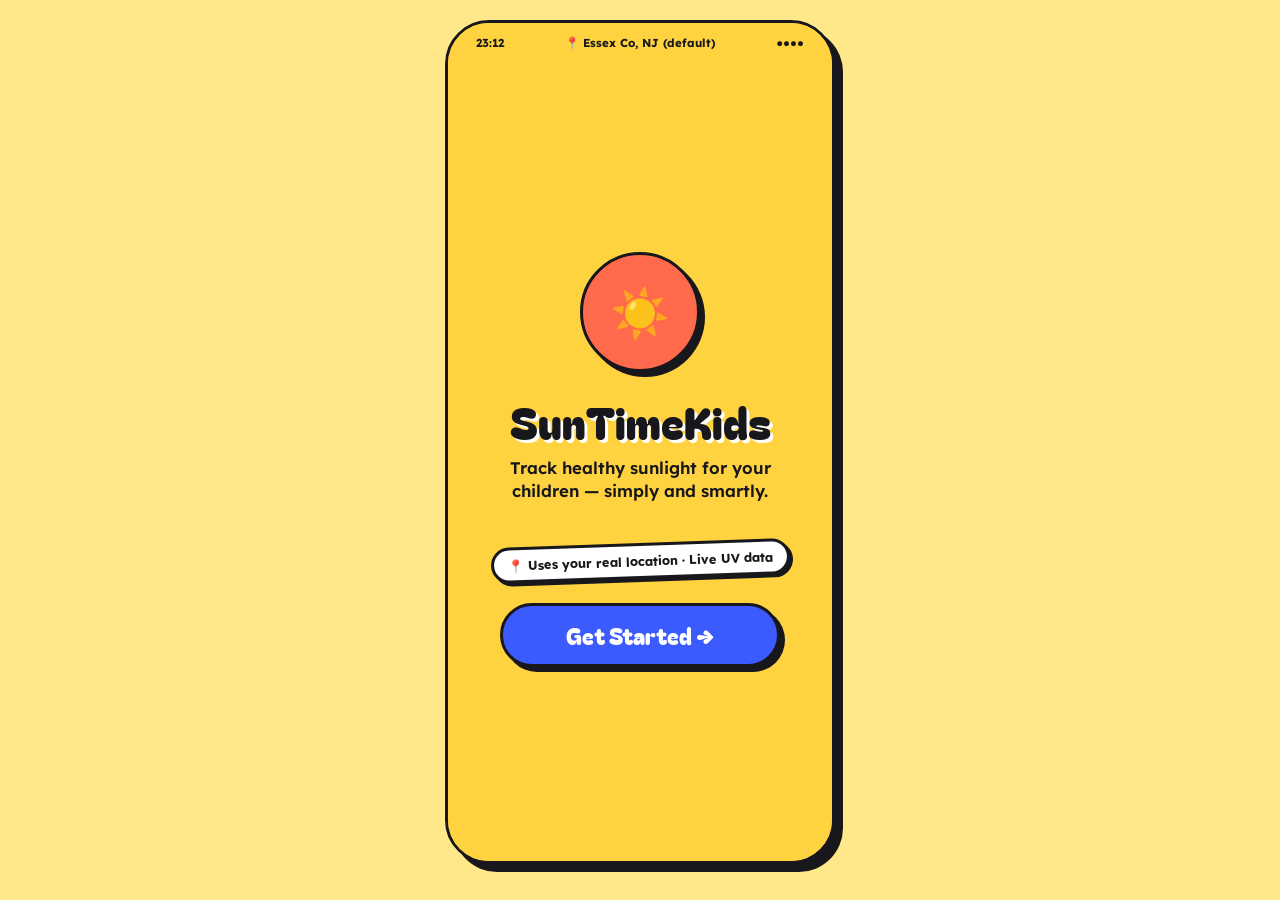
==== commit f744841d: "Apply Sticker Book design system across all screens - New tokens: yellow ground, ink outlines, hard " ====
--- a/index.html
+++ b/index.html
@@ -7,40 +7,47 @@
 <meta name="apple-mobile-web-app-status-bar-style" content="black-translucent">
 <meta name="apple-mobile-web-app-title" content="SunTimeKids">
 <meta name="mobile-web-app-capable" content="yes">
-<title>SunTimeKids v2.5</title>
-<link href="https://fonts.googleapis.com/css2?family=Nunito:wght@400;600;700;800;900&family=Baloo+2:wght@700;800&display=swap" rel="stylesheet">
+<title>SunTimeKids</title>
+<link href="https://fonts.googleapis.com/css2?family=Bagel+Fat+One&family=Lexend:wght@400;600;700;800&display=swap" rel="stylesheet">
 <style>
+  /* Sticker Book design system: yellow ground, thick ink outlines, hard offset shadows.
+     Legacy variable names (--sky, --sun, ...) are kept and remapped so older inline styles follow the new palette. */
   :root {
-    --font-display: 'Baloo 2', cursive;
-    --sun: #FFB800; --sun-deep: #FF8C00;
-    --sky: #5BC8F5; --sky-dark: #1A7AC4;
-    --grass: #4DC87A; --coral: #FF6060;
-    --ink: #1A2340; --soft: #7A8AAF;
-    --bg: #F0F7FF; --purple: #7C5CBF;
+    --font-display: 'Bagel Fat One', 'Lexend', sans-serif;
+    --yellow: #FFD23F; --ink: #17171C; --blue: #3B5BFF; --coral: #FF6A4D; --mint: #5FDCA8;
+    --lilac: #EDEDF2; --tint: #FFE88A; --soft: #5A5A66;
+    --line: 3px solid var(--ink);
+    --shadow: 5px 5px 0 var(--ink); --shadow-sm: 3px 3px 0 var(--ink);
+    --sun: var(--yellow); --sun-deep: var(--coral);
+    --sky: var(--blue); --sky-dark: var(--blue);
+    --grass: var(--mint);
+    --bg: var(--yellow); --purple: #7B4BD0;
   }
   * { box-sizing: border-box; margin: 0; padding: 0; -webkit-tap-highlight-color: transparent; }
   body {
-    font-family: 'Nunito', sans-serif;
-    background: #C8DFF5;
+    font-family: 'Lexend', sans-serif; color: var(--ink);
+    background: var(--tint);
     display: flex; justify-content: center; align-items: flex-start;
     min-height: 100vh; padding: 20px;
     margin: 0;
   }
+  button, input { font-family: inherit; }
+  button:focus-visible, input:focus-visible, [tabindex]:focus-visible { outline: 3px solid var(--blue); outline-offset: 3px; }
   /* Full screen on real mobile, phone shell on desktop */
   @media (max-width: 430px) {
     body { padding: 0; background: var(--bg); align-items: stretch; }
-    .phone { width: 100% !important; min-height: 100vh !important; border-radius: 0 !important; box-shadow: none !important; }
+    .phone { width: 100% !important; min-height: 100vh !important; border-radius: 0 !important; box-shadow: none !important; border: none !important; }
   }
   .phone {
     width: 390px; min-height: 844px;
-    background: var(--bg); border-radius: 48px;
-    box-shadow: 0 40px 80px rgba(0,0,0,0.25), 0 0 0 2px rgba(255,255,255,0.5) inset;
+    background: var(--bg); border-radius: 44px; border: var(--line);
+    box-shadow: 8px 8px 0 var(--ink);
     overflow: hidden; position: relative; display: flex; flex-direction: column;
   }
   .status-bar {
-    background: var(--sky-dark); padding: 12px 28px 8px;
+    background: var(--yellow); padding: 12px 28px 8px;
     display: flex; justify-content: space-between; align-items: center;
-    color: white; font-size: 0.72rem; font-weight: 700; flex-shrink: 0;
+    color: var(--ink); font-size: 0.72rem; font-weight: 700; flex-shrink: 0;
   }
   .screen {
     display: none; flex-direction: column; flex: 1;
@@ -49,264 +56,295 @@
   .screen::-webkit-scrollbar { display: none; }
   .screen.active { display: flex; animation: screen-in 0.25s ease-out; }
   @keyframes screen-in { from{opacity:0;transform:translateX(16px)} to{opacity:1;transform:translateX(0)} }
- 
+  @media (prefers-reduced-motion: reduce) { .screen.active, .uv-dot, .welcome-sun, .celebrate-emoji, .confetti { animation: none !important; } }
+
   /* ---- SHARED COMPONENTS ---- */
   .btn-primary {
-    background: var(--sun); color: var(--ink); border: none; border-radius: 50px;
-    padding: 16px 40px; font-family: 'Nunito',sans-serif; font-size: 1.05rem;
-    font-weight: 800; cursor: pointer; box-shadow: 0 6px 24px rgba(255,184,0,0.45);
-    transition: transform 0.15s; width: 100%; max-width: 100%;
-  }
-  .btn-primary:active { transform: scale(0.97); }
+    background: var(--blue); color: #fff; border: var(--line); border-radius: 999px;
+    min-height: 64px; padding: 0 32px; font-family: var(--font-display); font-size: 1.4rem;
+    font-weight: 400; cursor: pointer; box-shadow: var(--shadow);
+    transition: transform 0.1s, box-shadow 0.1s; width: 100%; max-width: 100%;
+  }
+  .btn-primary:active { transform: translate(4px,4px); box-shadow: 1px 1px 0 var(--ink); }
   .btn-secondary {
-    background: white; color: var(--sky-dark); border: 2.5px solid var(--sky);
-    border-radius: 50px; padding: 14px 32px; font-family: 'Nunito',sans-serif;
-    font-size: 0.95rem; font-weight: 800; cursor: pointer; width: 100%;
-    transition: transform 0.15s;
-  }
-  .btn-secondary:active { transform: scale(0.97); }
+    background: #fff; color: var(--ink); border: 3px dashed var(--ink);
+    border-radius: 999px; min-height: 56px; padding: 0 24px;
+    font-size: 1rem; font-weight: 800; cursor: pointer; width: 100%;
+    transition: transform 0.1s;
+  }
+  .btn-secondary:active { transform: scale(0.98); }
   .btn-nav {
-    background: white; color: var(--sky-dark); border: 2px solid #DDE6F5;
-    border-radius: 50px; padding: 14px; font-family: 'Nunito',sans-serif;
+    background: #fff; color: var(--ink); border: var(--line); box-shadow: var(--shadow-sm);
+    border-radius: 999px; min-height: 48px; padding: 0 16px;
     font-size: 0.9rem; font-weight: 800; cursor: pointer; width: 100%;
   }
-  .section-title { font-size: 0.72rem; font-weight: 800; text-transform: uppercase; letter-spacing: 1.5px; color: var(--ink); margin-bottom: 10px; }
-  .field-label { font-size: 0.75rem; font-weight: 800; text-transform: uppercase; letter-spacing: 1.5px; color: var(--soft); margin-bottom: 8px; }
+  .section-title { font-size: 0.75rem; font-weight: 800; text-transform: uppercase; letter-spacing: 1px; color: var(--ink); margin-bottom: 10px; }
+  .field-label { font-size: 0.75rem; font-weight: 800; text-transform: uppercase; letter-spacing: 1px; color: var(--ink); margin-bottom: 6px; }
   .field-input {
-    width: 100%; border: 2px solid #DDE6F5; border-radius: 14px; padding: 13px 16px;
-    font-family: 'Nunito',sans-serif; font-size: 0.95rem; font-weight: 700;
-    color: var(--ink); background: white; outline: none; transition: border-color 0.2s;
-  }
-  .field-input:focus { border-color: var(--sky); }
+    width: 100%; border: var(--line); border-radius: 16px; padding: 0 14px; height: 52px;
+    font-size: 1rem; font-weight: 700;
+    color: var(--ink); background: #fff; outline: none;
+  }
+  .field-input:focus { box-shadow: var(--shadow-sm); }
   .card {
-    background: white; border-radius: 20px; padding: 16px;
-    box-shadow: 0 4px 16px rgba(0,0,0,0.06);
-  }
- 
+    background: #fff; border: var(--line); border-radius: 22px; padding: 16px;
+    box-shadow: var(--shadow);
+  }
+
   /* ---- WELCOME ---- */
   #screen-welcome {
-    background: linear-gradient(160deg, var(--sky-dark) 0%, #2D9ED8 50%, #5BC8F5 100%);
-    justify-content: center; align-items: center; text-align: center; padding: 40px 32px; gap: 0;
+    background: var(--yellow);
+    justify-content: center; align-items: center; text-align: center; padding: 40px 28px; gap: 0;
   }
   .welcome-sun {
-    width: 110px; height: 110px; background: radial-gradient(circle at 40% 35%, #FFE566, var(--sun) 60%, var(--sun-deep));
-    border-radius: 50%; margin: 0 auto 24px; display: flex; align-items: center; justify-content: center;
-    font-size: 3rem; box-shadow: 0 0 0 16px rgba(255,184,0,0.15), 0 0 0 32px rgba(255,184,0,0.07);
+    width: 120px; height: 120px; background: var(--coral); border: var(--line);
+    border-radius: 50%; margin: 0 auto 28px; display: flex; align-items: center; justify-content: center;
+    font-size: 3rem; box-shadow: var(--shadow);
     animation: pulse-sun 3s ease-in-out infinite;
   }
-  @keyframes pulse-sun { 0%,100%{box-shadow:0 0 0 16px rgba(255,184,0,0.15),0 0 0 32px rgba(255,184,0,0.07)} 50%{box-shadow:0 0 0 22px rgba(255,184,0,0.2),0 0 0 40px rgba(255,184,0,0.05)} }
-  .welcome-title { font-family:'Baloo 2',cursive; font-size:2.8rem; font-weight:800; color:white; line-height:1; margin-bottom:8px; text-shadow:0 2px 12px rgba(0,0,0,0.2); }
-  .welcome-title span { color: var(--sun); }
-  .welcome-sub { color: rgba(255,255,255,0.85); font-size:0.95rem; font-weight:600; margin-bottom:48px; line-height:1.5; }
+  @keyframes pulse-sun { 0%,100%{transform:rotate(-4deg)} 50%{transform:rotate(4deg)} }
+  .welcome-title { font-family: var(--font-display); font-size:2.7rem; white-space:nowrap; font-weight:400; color: var(--ink); line-height:1; margin-bottom:12px; text-shadow:3px 3px 0 #fff; }
+  .welcome-title span { color: var(--ink); }
+  .welcome-sub { color: var(--ink); font-size:1.05rem; font-weight:600; margin-bottom:40px; line-height:1.4; }
   .welcome-badge {
-    background: rgba(255,255,255,0.15); border-radius: 50px; padding: 8px 16px;
-    font-size: 0.75rem; font-weight: 700; color: rgba(255,255,255,0.9); margin-bottom: 24px;
-    display: inline-block; backdrop-filter: blur(4px);
-  }
- 
+    background: #fff; border: var(--line); box-shadow: var(--shadow-sm); border-radius: 999px; padding: 7px 14px;
+    font-size: 0.8rem; font-weight: 700; color: var(--ink); margin-bottom: 24px;
+    display: inline-block; transform: rotate(-2deg);
+  }
+
   /* ---- ONBOARDING ---- */
-  .onboard-header { background: linear-gradient(135deg, var(--sky-dark), #2D9ED8); padding: 28px 24px 32px; color: white; }
-  .onboard-header h2 { font-family:'Baloo 2',cursive; font-size:1.6rem; font-weight:800; margin-bottom:4px; }
-  .onboard-header p { font-size:0.85rem; opacity:0.85; font-weight:600; }
-  .onboard-body { padding: 24px 20px; display: flex; flex-direction: column; gap: 20px; }
-  .photo-row { display: flex; align-items: center; gap: 16px; }
+  .onboard-header { background: var(--yellow); padding: 28px 24px 8px; color: var(--ink); }
+  .onboard-header h2 { font-family: var(--font-display); font-size:2.3rem; font-weight:400; line-height:1.05; margin-bottom:6px; }
+  .onboard-header p { font-size:0.95rem; font-weight:600; }
+  .onboard-body { padding: 16px 20px 24px; display: flex; flex-direction: column; gap: 20px; }
+  .photo-row { display: flex; align-items: center; gap: 14px; }
   .photo-circle {
     width: 72px; height: 72px; border-radius: 50%;
-    background: linear-gradient(135deg, #E8F4FF, #D0E8FF);
-    border: 2.5px dashed var(--sky); display: flex; align-items: center; justify-content: center;
+    background: var(--tint);
+    border: 3px dashed var(--ink); display: flex; align-items: center; justify-content: center;
     font-size: 1.8rem; cursor: pointer; flex-shrink: 0; overflow: hidden;
   }
   .photo-circle img { width:100%; height:100%; object-fit:cover; }
   .photo-hint { font-size:0.8rem; font-weight:600; color:var(--soft); line-height:1.5; }
-  .photo-hint strong { color:var(--sky-dark); display:block; font-size:0.85rem; }
-  .fitz-grid { display:flex; gap:8px; justify-content:space-between; }
+  .photo-hint strong { color:var(--ink); display:block; font-size:0.9rem; }
+  .fitz-grid { display:grid; grid-template-columns:repeat(6,minmax(0,1fr)); gap:6px; }
   .fitz-btn {
-    flex:1; border-radius:12px; border:2.5px solid transparent; padding:10px 4px;
+    border-radius:14px; border:3px solid var(--lilac); padding:6px 0 5px; min-height:62px;
     cursor:pointer; display:flex; flex-direction:column; align-items:center; gap:4px;
-    background:white; transition:border-color 0.15s,transform 0.15s;
+    background:#fff; color: var(--ink);
   }
   .fitz-btn:active { transform:scale(0.95); }
-  .fitz-btn.selected { border-color:var(--sky-dark); box-shadow:0 2px 10px rgba(26,122,196,0.2); }
-  .fitz-swatch { width:36px; height:36px; border-radius:50%; border:2px solid rgba(0,0,0,0.08); }
-  .fitz-btn span { font-size:0.6rem; font-weight:800; color:var(--soft); }
-  .privacy-note { display:flex; align-items:center; gap:8px; background:#F0FFF5; border:1.5px solid var(--grass); border-radius:12px; padding:10px 14px; font-size:0.75rem; font-weight:600; color:#2A7A40; }
- 
+  .fitz-btn.selected { border-color:var(--ink); background:var(--mint); box-shadow:var(--shadow-sm); }
+  .fitz-swatch { width:30px; height:30px; border-radius:50%; border:2.5px solid var(--ink); }
+  .fitz-btn span { font-size:0.75rem; font-weight:700; color:var(--ink); }
+  .fitz-btn.selected span { font-weight:800; }
+  .privacy-note { display:flex; align-items:center; justify-content:center; gap:8px; font-size:0.8rem; font-weight:600; color:var(--ink); text-align:center; }
+
   /* ---- HOME ---- */
-  .home-header { background:linear-gradient(135deg,var(--sky-dark) 0%,#2D9ED8 100%); padding:24px 24px 48px; color:white; position:relative; overflow:hidden; }
-  .home-header::after { content:''; position:absolute; bottom:-20px; left:0; right:0; height:40px; background:var(--bg); border-radius:50% 50% 0 0/100% 100% 0 0; }
-  .home-greeting { font-size:0.85rem; opacity:0.8; font-weight:600; }
-  .home-title { font-family:'Baloo 2',cursive; font-size:1.5rem; font-weight:800; margin-bottom:16px; }
-  .uv-pill { display:inline-flex; align-items:center; gap:8px; background:rgba(255,255,255,0.2); border-radius:50px; padding:8px 16px; font-size:0.82rem; font-weight:700; backdrop-filter:blur(4px); }
-  .uv-dot { width:10px; height:10px; border-radius:50%; background:var(--sun); animation:pulse-uv 2s infinite; }
+  .home-header { background:var(--yellow); padding:24px 24px 12px; color:var(--ink); position:relative; }
+  .home-greeting { font-size:0.9rem; font-weight:600; }
+  .home-title { font-family: var(--font-display); font-size:2.2rem; font-weight:400; line-height:1.05; margin-bottom:14px; }
+  .uv-pill { display:inline-flex; align-items:center; gap:8px; background:#fff; border:var(--line); box-shadow:var(--shadow-sm); border-radius:999px; padding:7px 14px; font-size:0.85rem; font-weight:700; }
+  .uv-dot { width:12px; height:12px; border-radius:50%; background:var(--coral); border:2px solid var(--ink); animation:pulse-uv 2s infinite; }
   @keyframes pulse-uv { 0%,100%{opacity:1} 50%{opacity:0.4} }
-  .home-body { padding:8px 20px 24px; display:flex; flex-direction:column; gap:14px; }
-  .child-card { background:white; border-radius:20px; padding:16px; display:flex; align-items:center; gap:14px; box-shadow:0 4px 16px rgba(0,0,0,0.06); }
-  .child-avatar { width:52px; height:52px; border-radius:50%; display:flex; align-items:center; justify-content:center; font-size:1.6rem; flex-shrink:0; border:3px solid white; box-shadow:0 2px 8px rgba(255,184,0,0.3); overflow:hidden; }
+  .home-body { padding:12px 20px 24px; display:flex; flex-direction:column; gap:16px; }
+  .child-card { background:#fff; border:var(--line); border-radius:22px; padding:14px 16px; display:flex; align-items:center; gap:14px; box-shadow:var(--shadow); }
+  .child-avatar { width:56px; height:56px; border-radius:50%; display:flex; align-items:center; justify-content:center; font-size:1.6rem; flex-shrink:0; border:var(--line); overflow:hidden; }
   .child-avatar img { width:100%; height:100%; object-fit:cover; }
-  .child-info { flex:1; }
-  .child-name { font-weight:800; font-size:0.95rem; color:var(--ink); }
-  .child-meta { font-size:0.75rem; color:var(--soft); font-weight:600; }
-  .vit-bar-wrap { margin-top:6px; background:#EEF3FF; border-radius:50px; height:8px; overflow:hidden; }
-  .vit-bar { height:100%; border-radius:50px; background:linear-gradient(90deg,var(--grass),#7BE89A); transition:width 0.5s; }
+  .child-info { flex:1; min-width:0; }
+  .child-name { font-family: var(--font-display); font-weight:400; font-size:1.4rem; color:var(--ink); line-height:1.1; }
+  .child-meta { font-size:0.8rem; color:var(--soft); font-weight:600; }
+  .vit-bar-wrap { margin-top:8px; background:var(--lilac); border:2.5px solid var(--ink); border-radius:999px; height:16px; overflow:hidden; }
+  .vit-bar { height:100%; background:var(--mint); border-right:2.5px solid var(--ink); transition:width 0.5s; }
   .btn-headout {
-    background:linear-gradient(135deg,var(--sun),var(--sun-deep)); color:white; border:none;
-    border-radius:24px; padding:20px; font-family:'Baloo 2',cursive; font-size:1.3rem; font-weight:800;
-    cursor:pointer; box-shadow:0 8px 28px rgba(255,140,0,0.45); transition:transform 0.15s;
-    display:flex; align-items:center; justify-content:center; gap:10px;
-    text-shadow:0 1px 4px rgba(0,0,0,0.15); width:100%;
-  }
-  .btn-headout:active { transform:scale(0.97); }
+    background:var(--blue); color:#fff; border:var(--line);
+    border-radius:999px; min-height:72px; padding:0 20px; font-family: var(--font-display); font-size:1.7rem; font-weight:400;
+    cursor:pointer; box-shadow:var(--shadow); transition:transform 0.1s, box-shadow 0.1s;
+    display:flex; align-items:center; justify-content:center; gap:10px; width:100%;
+  }
+  .btn-headout:active { transform:translate(4px,4px); box-shadow:1px 1px 0 var(--ink); }
   .stats-row { display:flex; gap:12px; }
-  .stat-card { flex:1; background:white; border-radius:16px; padding:14px 12px; text-align:center; box-shadow:0 3px 12px rgba(0,0,0,0.05); }
+  .stat-card { flex:1; background:#fff; border:var(--line); border-radius:18px; padding:12px 8px; text-align:center; box-shadow:var(--shadow-sm); }
   .stat-icon { font-size:1.4rem; display:block; margin-bottom:4px; }
-  .stat-val { font-family:'Baloo 2',cursive; font-size:1.2rem; font-weight:800; color:var(--ink); }
-  .stat-label { font-size:0.67rem; font-weight:700; color:var(--soft); text-transform:uppercase; letter-spacing:0.5px; }
- 
+  .stat-val { font-family: var(--font-display); font-size:1.4rem; font-weight:400; color:var(--ink); }
+  .stat-label { font-size:0.7rem; font-weight:700; color:var(--soft); text-transform:uppercase; letter-spacing:0.5px; }
+
   /* ---- LOCATION BANNER ---- */
   .loc-banner {
-    background: #FFF8E8; border: 1.5px solid var(--sun); border-radius: 14px;
-    padding: 10px 14px; font-size: 0.78rem; font-weight: 700; color: #7A5500;
+    background: #fff; border: var(--line); border-radius: 16px;
+    padding: 10px 14px; font-size: 0.8rem; font-weight: 700; color: var(--ink);
     display: flex; align-items: center; gap: 8px;
   }
- 
+
   /* ---- WHO'S GOING OUT ---- */
-  #screen-whosout { justify-content: flex-end; }
-  .modal-bg { flex:1; background:rgba(26,35,64,0.3); backdrop-filter:blur(2px); }
-  .modal-sheet { background:white; border-radius:28px 28px 0 0; padding:24px 24px 40px; box-shadow:0 -8px 32px rgba(0,0,0,0.12); }
-  .sheet-handle { width:40px; height:4px; background:#DDE6F5; border-radius:2px; margin:0 auto 20px; }
-  .sheet-title { font-family:'Baloo 2',cursive; font-size:1.4rem; font-weight:800; color:var(--ink); margin-bottom:4px; }
-  .sheet-sub { font-size:0.82rem; color:var(--soft); font-weight:600; margin-bottom:20px; }
-  .who-child { display:flex; align-items:center; gap:14px; padding:14px 16px; border-radius:16px; border:2.5px solid #EEF3FF; margin-bottom:10px; cursor:pointer; transition:border-color 0.15s,background 0.15s; background:#FAFCFF; }
-  .who-child.selected { border-color:var(--sky-dark); background:#EEF6FF; }
-  .who-check { width:26px; height:26px; border-radius:50%; border:2.5px solid #DDE6F5; display:flex; align-items:center; justify-content:center; margin-left:auto; font-size:0.9rem; transition:background 0.15s,border-color 0.15s; flex-shrink:0; }
-  .who-child.selected .who-check { background:var(--sky-dark); border-color:var(--sky-dark); color:white; }
- 
+  #screen-whosout { justify-content: flex-end; background: var(--blue); }
+  .modal-bg { flex:1; background:transparent; }
+  .modal-sheet { background:var(--yellow); border-top:var(--line); border-radius:34px 34px 0 0; padding:12px 20px 32px; }
+  .sheet-handle { width:48px; height:6px; background:var(--ink); border-radius:999px; margin:0 auto 20px; }
+  .sheet-title { font-family: var(--font-display); font-size:2.1rem; font-weight:400; line-height:1.05; color:var(--ink); margin-bottom:6px; }
+  .sheet-sub { font-size:0.95rem; color:var(--ink); font-weight:600; margin-bottom:18px; }
+  .who-child { display:flex; align-items:center; gap:14px; padding:12px 16px; border-radius:22px; border:var(--line); margin-bottom:12px; cursor:pointer; background:var(--tint); }
+  .who-child.selected { background:#fff; box-shadow:var(--shadow); }
+  .who-check { width:40px; height:40px; border-radius:50%; border:var(--line); background:#fff; display:flex; align-items:center; justify-content:center; margin-left:auto; font-size:1.1rem; font-weight:800; flex-shrink:0; }
+  .who-child.selected .who-check { background:var(--mint); color:var(--ink); }
+
   /* ---- SESSION SETUP ---- */
-  .setup-header { background:linear-gradient(135deg,#1A2340,#2A3A60); padding:24px 24px 32px; color:white; }
-  .setup-header h2 { font-family:'Baloo 2',cursive; font-size:1.5rem; font-weight:800; margin-bottom:4px; color:white; }
-  .setup-header p { font-size:0.82rem; font-weight:600; color:rgba(255,255,255,0.85); }
-  .setup-body { padding:20px; display:flex; flex-direction:column; gap:20px; }
-  .clothing-grid { display:flex; gap:8px; justify-content:space-between; }
-  .clothing-btn { flex:1; border-radius:14px; border:2.5px solid #DDE6F5; padding:10px 4px; cursor:pointer; display:flex; flex-direction:column; align-items:center; gap:4px; background:white; transition:border-color 0.15s,background 0.15s; }
+  .setup-header { background:var(--yellow); padding:24px 24px 8px; color:var(--ink); }
+  .setup-header h2 { font-family: var(--font-display); font-size:2.2rem; font-weight:400; line-height:1.05; margin-bottom:6px; color:var(--ink); }
+  .setup-header p { font-size:0.95rem; font-weight:600; color:var(--ink); }
+  .setup-body { padding:16px 20px 24px; display:flex; flex-direction:column; gap:20px; }
+  .clothing-grid { display:grid; grid-template-columns:repeat(5,minmax(0,1fr)); gap:6px; }
+  .clothing-btn { min-width:0; border-radius:16px; border:3px solid var(--lilac); padding:10px 4px; min-height:64px; cursor:pointer; display:flex; flex-direction:column; align-items:center; gap:4px; background:#fff; color:var(--ink); }
   .clothing-btn:active { transform:scale(0.95); }
-  .clothing-btn.selected { border-color:var(--grass); background:#D4F7E0; box-shadow:0 0 0 2px var(--grass); }
-  .clothing-btn.selected .clothing-label { color:var(--grass); }
+  .clothing-btn.selected { border-color:var(--ink); background:var(--mint); box-shadow:var(--shadow-sm); }
+  .clothing-btn.selected .clothing-label { color:var(--ink); }
   .clothing-icon { font-size:1.6rem; }
-  .clothing-label { font-size:0.58rem; font-weight:800; color:var(--soft); text-align:center; line-height:1.2; }
+  .clothing-label { font-size:0.68rem; font-weight:800; color:var(--ink); text-align:center; line-height:1.2; }
   .spf-grid { display:flex; gap:8px; }
-  .spf-btn { flex:1; border-radius:14px; border:2.5px solid #DDE6F5; padding:12px 6px; cursor:pointer; text-align:center; background:white; transition:border-color 0.15s,background 0.15s; }
-  .spf-btn.selected { border-color:var(--sky-dark); background:#D0EEFF; box-shadow:0 0 0 2px var(--sky-dark); }
-  .spf-btn.selected .spf-label { color:var(--sky-dark); font-weight:900; }
+  .spf-btn { flex:1; border-radius:16px; border:3px solid var(--lilac); padding:12px 6px; min-height:56px; cursor:pointer; text-align:center; background:#fff; color:var(--ink); }
+  .spf-btn.selected { border-color:var(--ink); background:var(--mint); box-shadow:var(--shadow-sm); }
+  .spf-btn.selected .spf-label { color:var(--ink); font-weight:900; }
   .spf-icon { font-size:1.3rem; display:block; margin-bottom:3px; }
-  .spf-label { font-size:0.65rem; font-weight:800; color:var(--ink); }
- 
+  .spf-label { font-size:0.75rem; font-weight:800; color:var(--ink); }
+
   /* ---- ACTIVE SESSION ---- */
-  #screen-session { background:linear-gradient(160deg,#0A4A7A 0%,#1A7AC4 40%,#2D9ED8 100%); color:white; }
+  #screen-session { background:var(--blue); color:#fff; }
   .session-top { padding:24px 24px 16px; text-align:center; }
   .session-children { display:flex; justify-content:center; margin-bottom:12px; }
-  .session-avatar { width:56px; height:56px; border-radius:50%; border:3px solid rgba(255,255,255,0.5); overflow:hidden; display:flex; align-items:center; justify-content:center; font-size:1.8rem; background:linear-gradient(135deg,#FFE0A0,#FFB800); margin:0 -4px; }
+  .session-avatar { width:56px; height:56px; border-radius:50%; border:var(--line); overflow:hidden; display:flex; align-items:center; justify-content:center; font-size:1.8rem; background:var(--tint); margin:0 -4px; }
   .session-avatar img { width:100%; height:100%; object-fit:cover; }
-  .session-label { font-size:0.82rem; opacity:0.8; font-weight:600; margin-bottom:2px; }
-  .session-timer { font-family:'Baloo 2',cursive; font-size:3rem; font-weight:800; letter-spacing:2px; text-shadow:0 2px 12px rgba(0,0,0,0.2); }
-  .bg-notice { background:rgba(255,255,255,0.12); border-radius:12px; padding:8px 16px; font-size:0.72rem; font-weight:700; opacity:0.85; margin:0 24px 8px; text-align:center; }
+  .session-label { font-size:0.85rem; font-weight:700; margin-bottom:2px; }
+  .session-timer { font-family: var(--font-display); font-size:4rem; font-weight:400; letter-spacing:1px; color:#fff; text-shadow:3px 3px 0 var(--ink); }
+  .bg-notice { background:#fff; color:var(--ink); border:var(--line); border-radius:14px; padding:8px 16px; font-size:0.75rem; font-weight:700; margin:0 24px 8px; text-align:center; }
   .progress-ring-wrap { display:flex; justify-content:center; padding:8px 0 16px; position:relative; }
   .progress-ring-wrap svg { transform:rotate(-90deg); }
   .progress-center { position:absolute; inset:0; display:flex; flex-direction:column; align-items:center; justify-content:center; }
-  .progress-pct { font-family:'Baloo 2',cursive; font-size:2.2rem; font-weight:800; color:white; }
-  .progress-sub { font-size:0.72rem; opacity:0.75; font-weight:600; }
+  .progress-pct { font-family: var(--font-display); font-size:2.6rem; font-weight:400; color:#fff; text-shadow:2px 2px 0 var(--ink); }
+  .progress-sub { font-size:0.78rem; font-weight:700; color:#fff; }
   .live-stats { display:grid; grid-template-columns:1fr 1fr 1fr; gap:10px; padding:0 20px 16px; }
-  .live-stat { background:rgba(255,255,255,0.12); border-radius:16px; padding:12px 8px; text-align:center; backdrop-filter:blur(4px); }
+  .live-stat { background:#fff; color:var(--ink); border:var(--line); box-shadow:var(--shadow-sm); border-radius:18px; padding:10px 6px; text-align:center; }
   .live-stat-icon { font-size:1.3rem; display:block; margin-bottom:4px; }
-  .live-stat-val { font-family:'Baloo 2',cursive; font-size:1.1rem; font-weight:800; }
-  .live-stat-label { font-size:0.6rem; opacity:0.7; font-weight:700; text-transform:uppercase; letter-spacing:0.5px; }
-  .burn-section { margin:0 20px 16px; background:rgba(255,255,255,0.1); border-radius:16px; padding:14px 16px; }
-  .burn-title { font-size:0.72rem; font-weight:800; text-transform:uppercase; letter-spacing:1px; opacity:0.7; margin-bottom:8px; }
-  .burn-bar-bg { background:rgba(255,255,255,0.2); border-radius:50px; height:10px; overflow:hidden; }
-  .burn-bar { height:100%; border-radius:50px; transition:width 1s; }
-  .burn-safe { background:linear-gradient(90deg,#4DC87A,#7BE89A); }
-  .burn-warn { background:linear-gradient(90deg,#FFB800,#FF8C00); }
-  .burn-danger { background:linear-gradient(90deg,#FF6060,#FF3030); }
+  .live-stat-val { font-family: var(--font-display); font-size:1.2rem; font-weight:400; }
+  .live-stat-label { font-size:0.65rem; color:var(--soft); font-weight:700; text-transform:uppercase; letter-spacing:0.5px; }
+  .burn-section { margin:0 20px 16px; background:#fff; color:var(--ink); border:var(--line); box-shadow:4px 4px 0 var(--ink); border-radius:18px; padding:12px 14px; }
+  .burn-title { font-size:0.75rem; font-weight:800; text-transform:uppercase; letter-spacing:1px; margin-bottom:8px; }
+  .burn-bar-bg { background:var(--lilac); border:2.5px solid var(--ink); border-radius:999px; height:18px; overflow:hidden; }
+  .burn-bar { height:100%; transition:width 1s; border-right:2.5px solid var(--ink); }
+  .burn-safe { background:var(--mint); }
+  .burn-warn { background:var(--yellow); }
+  .burn-danger { background:var(--coral); }
   .burn-labels { display:flex; justify-content:space-between; margin-top:4px; }
-  .burn-labels span { font-size:0.6rem; opacity:0.6; font-weight:700; }
-  .btn-end { margin:0 20px 24px; background:rgba(255,255,255,0.15); color:white; border:2px solid rgba(255,255,255,0.3); border-radius:50px; padding:14px; font-family:'Nunito',sans-serif; font-size:0.9rem; font-weight:800; cursor:pointer; width:calc(100% - 40px); }
- 
+  .burn-labels span { font-size:0.7rem; color:var(--soft); font-weight:700; }
+  .btn-end { margin:0 20px 24px; background:#fff; color:var(--ink); border:var(--line); box-shadow:4px 4px 0 var(--ink); border-radius:999px; min-height:60px; font-family: var(--font-display); font-size:1.4rem; cursor:pointer; width:calc(100% - 40px); }
+
   /* ---- CELEBRATION ---- */
-  #screen-celebrate { background:linear-gradient(160deg,#FF5500 0%,#FF8C00 30%,#FFB800 70%,#FFD700 100%); justify-content:center; align-items:center; text-align:center; padding:40px 32px; }
+  #screen-celebrate { background:var(--coral); color:var(--ink); justify-content:center; align-items:center; text-align:center; padding:40px 28px; }
   .confetti-wrap { position:relative; margin-bottom:20px; }
   .celebrate-emoji { font-size:5rem; display:block; animation:cel-bounce 0.8s ease-in-out infinite alternate; }
   @keyframes cel-bounce { from{transform:scale(1) rotate(-5deg)} to{transform:scale(1.1) rotate(5deg)} }
-  .confetti { position:absolute; width:12px; height:12px; border-radius:3px; animation:confetti-fall 1.6s ease-in-out infinite; }
+  .confetti { position:absolute; width:14px; height:14px; border-radius:4px; border:2.5px solid var(--ink); animation:confetti-fall 1.6s ease-in-out infinite; }
   @keyframes confetti-fall { 0%{transform:translateY(-20px) rotate(0deg);opacity:1} 100%{transform:translateY(60px) rotate(360deg);opacity:0} }
-  .celebrate-title { font-family:'Baloo 2',cursive; font-size:1.9rem; font-weight:800; color:white; text-shadow:0 2px 8px rgba(0,0,0,0.15); margin-bottom:8px; }
-  .celebrate-sub { color:rgba(255,255,255,0.85); font-size:0.88rem; font-weight:600; margin-bottom:28px; line-height:1.5; }
+  .celebrate-title { font-family: var(--font-display); font-size:2.4rem; font-weight:400; color:var(--ink); text-shadow:3px 3px 0 #fff; margin-bottom:8px; line-height:1.05; }
+  .celebrate-sub { color:var(--ink); font-size:1rem; font-weight:600; margin-bottom:24px; line-height:1.4; }
   .celebrate-stats { display:flex; gap:12px; width:100%; margin-bottom:24px; }
-  .cel-stat { flex:1; background:rgba(255,255,255,0.35); border-radius:16px; padding:14px 8px; backdrop-filter:blur(4px); border:2px solid rgba(255,255,255,0.5); }
-  .cel-stat-val { font-family:'Baloo 2',cursive; font-size:1.4rem; font-weight:800; color:white; }
-  .cel-stat-label { font-size:0.65rem; font-weight:700; color:rgba(255,255,255,0.8); text-transform:uppercase; }
-  .btn-extend { background:white; color:var(--sun-deep); border:none; border-radius:50px; padding:16px 32px; font-family:'Nunito',sans-serif; font-size:1rem; font-weight:800; cursor:pointer; width:100%; margin-bottom:12px; box-shadow:0 6px 20px rgba(0,0,0,0.15); transition:transform 0.15s; }
-  .btn-extend:active { transform:scale(0.97); }
-  .btn-done { background:rgba(255,255,255,0.2); color:white; border:2px solid rgba(255,255,255,0.4); border-radius:50px; padding:14px 32px; font-family:'Nunito',sans-serif; font-size:0.95rem; font-weight:800; cursor:pointer; width:100%; }
- 
+  .cel-stat { flex:1; background:#fff; border:var(--line); box-shadow:var(--shadow-sm); border-radius:18px; padding:12px 8px; }
+  .cel-stat-val { font-family: var(--font-display); font-size:1.5rem; font-weight:400; color:var(--ink); }
+  .cel-stat-label { font-size:0.7rem; font-weight:700; color:var(--soft); text-transform:uppercase; }
+  .btn-extend { background:var(--blue); color:#fff; border:var(--line); border-radius:999px; min-height:64px; padding:0 24px; font-family: var(--font-display); font-size:1.3rem; cursor:pointer; width:100%; margin-bottom:12px; box-shadow:var(--shadow); transition:transform 0.1s, box-shadow 0.1s; }
+  .btn-extend:active { transform:translate(4px,4px); box-shadow:1px 1px 0 var(--ink); }
+  .btn-done { background:#fff; color:var(--ink); border:var(--line); box-shadow:var(--shadow-sm); border-radius:999px; min-height:56px; padding:0 24px; font-size:1rem; font-weight:800; cursor:pointer; width:100%; }
+
   /* ---- DASHBOARD ---- */
-  .dash-header { background:linear-gradient(135deg,var(--ink),#2A3A60); padding:24px 24px 36px; color:white; }
-  .dash-header h2 { font-family:'Baloo 2',cursive; font-size:1.5rem; font-weight:800; margin-bottom:4px; }
-  .dash-header p { font-size:0.82rem; opacity:0.7; font-weight:600; }
+  .dash-header { background:var(--yellow); padding:24px 24px 8px; color:var(--ink); }
+  .dash-header h2 { font-family: var(--font-display); font-size:2.2rem; font-weight:400; line-height:1.05; margin-bottom:6px; }
+  .dash-header p { font-size:0.95rem; font-weight:600; }
   .dash-body { padding:12px 20px 32px; display:flex; flex-direction:column; gap:16px; }
-  .dash-section-title { font-size:0.72rem; font-weight:800; text-transform:uppercase; letter-spacing:1.5px; color:var(--soft); margin-bottom:10px; }
-  .week-chart { background:white; border-radius:20px; padding:18px; box-shadow:0 4px 16px rgba(0,0,0,0.06); }
+  .dash-section-title { font-size:0.75rem; font-weight:800; text-transform:uppercase; letter-spacing:1px; color:var(--ink); margin-bottom:10px; }
+  .week-chart { background:#fff; border:var(--line); border-radius:22px; padding:18px; box-shadow:var(--shadow); }
   .week-bars { display:flex; align-items:flex-end; gap:8px; height:80px; margin-bottom:8px; }
   .week-bar-wrap { flex:1; display:flex; flex-direction:column; align-items:center; gap:4px; height:100%; justify-content:flex-end; }
-  .week-bar { width:100%; border-radius:6px 6px 0 0; min-height:4px; }
-  .week-bar.goal { background:linear-gradient(180deg,var(--grass),#38A85C); }
-  .week-bar.partial { background:linear-gradient(180deg,var(--sky),var(--sky-dark)); }
-  .week-bar.none { background:#EEF3FF; min-height:4px; height:4px !important; }
-  .week-day { font-size:0.62rem; font-weight:800; color:var(--soft); flex:1; text-align:center; }
-  .week-day.today { color:var(--sky-dark); }
+  .week-bar { width:100%; border:2.5px solid var(--ink); border-radius:8px 8px 0 0; min-height:4px; }
+  .week-bar.goal { background:var(--mint); }
+  .week-bar.partial { background:var(--tint); }
+  .week-bar.none { background:var(--lilac); min-height:4px; height:4px !important; }
+  .week-day { font-size:0.7rem; font-weight:800; color:var(--soft); flex:1; text-align:center; }
+  .week-day.today { color:var(--ink); text-decoration:underline; }
   .trend-grid { display:grid; grid-template-columns:1fr 1fr; gap:12px; }
-  .trend-card { background:white; border-radius:18px; padding:16px 14px; box-shadow:0 3px 12px rgba(0,0,0,0.05); }
+  .trend-card { background:#fff; border:var(--line); border-radius:20px; padding:14px; box-shadow:var(--shadow-sm); }
   .trend-icon { font-size:1.5rem; display:block; margin-bottom:6px; }
-  .trend-val { font-family:'Baloo 2',cursive; font-size:1.4rem; font-weight:800; color:var(--ink); }
-  .trend-label { font-size:0.7rem; font-weight:700; color:var(--soft); }
-  .trend-change { font-size:0.72rem; font-weight:800; margin-top:4px; }
-  .trend-up { color:var(--grass); } .trend-down { color:var(--coral); }
- 
+  .trend-val { font-family: var(--font-display); font-size:1.5rem; font-weight:400; color:var(--ink); }
+  .trend-label { font-size:0.75rem; font-weight:700; color:var(--soft); }
+  .trend-change { font-size:0.75rem; font-weight:800; margin-top:4px; }
+  .trend-up { color:#14804F; } .trend-down { color:#B8321A; }
+
   /* ---- SESSION HISTORY ---- */
   .history-item {
-    background: white; border-radius:16px; padding:14px 16px;
-    box-shadow:0 3px 12px rgba(0,0,0,0.05); margin-bottom:10px;
+    background: #fff; border:var(--line); border-radius:20px; padding:12px 14px;
+    box-shadow:var(--shadow-sm); margin-bottom:12px;
     display:flex; align-items:center; gap:12px;
   }
   .history-icon { font-size:1.8rem; flex-shrink:0; }
-  .history-info { flex:1; }
-  .history-title { font-weight:800; font-size:0.88rem; color:var(--ink); }
-  .history-meta { font-size:0.75rem; color:var(--soft); font-weight:600; margin-top:2px; }
-  .history-badge { background:linear-gradient(135deg,var(--sun),var(--sun-deep)); color:white; border-radius:50px; padding:4px 10px; font-size:0.7rem; font-weight:800; flex-shrink:0; }
-  .history-badge.partial { background:linear-gradient(135deg,var(--sky),var(--sky-dark)); }
- 
+  .history-info { flex:1; min-width:0; }
+  .history-title { font-weight:800; font-size:0.9rem; color:var(--ink); }
+  .history-meta { font-size:0.78rem; color:var(--soft); font-weight:600; margin-top:2px; }
+  .history-badge { background:var(--mint); color:var(--ink); border:2px solid var(--ink); border-radius:999px; padding:3px 10px; font-size:0.75rem; font-weight:800; flex-shrink:0; }
+  .history-badge.partial { background:var(--tint); }
+
   /* ---- CHILD SUMMARY ---- */
-  .child-summary { background:white; border-radius:20px; padding:16px; box-shadow:0 3px 12px rgba(0,0,0,0.05); display:flex; align-items:center; gap:14px; margin-bottom:10px; }
-  .cs-avatar { width:48px; height:48px; border-radius:50%; display:flex; align-items:center; justify-content:center; font-size:1.5rem; flex-shrink:0; overflow:hidden; }
+  .child-summary { background:#fff; border:var(--line); border-radius:22px; padding:14px 16px; box-shadow:var(--shadow-sm); display:flex; align-items:center; gap:14px; margin-bottom:12px; }
+  .cs-avatar { width:48px; height:48px; border-radius:50%; border:var(--line); display:flex; align-items:center; justify-content:center; font-size:1.5rem; flex-shrink:0; overflow:hidden; }
   .cs-avatar img { width:100%; height:100%; object-fit:cover; }
-  .cs-info { flex:1; }
-  .cs-name { font-weight:800; font-size:0.9rem; color:var(--ink); }
-  .cs-stats { font-size:0.75rem; color:var(--soft); font-weight:600; margin-top:2px; }
-  .cs-streak { background:linear-gradient(135deg,var(--sun),var(--sun-deep)); color:white; border-radius:50px; padding:4px 10px; font-size:0.72rem; font-weight:800; }
- 
+  .cs-info { flex:1; min-width:0; }
+  .cs-name { font-family: var(--font-display); font-size:1.2rem; color:var(--ink); }
+  .cs-stats { font-size:0.78rem; color:var(--soft); font-weight:600; margin-top:2px; }
+  .cs-streak { background:var(--coral); color:var(--ink); border:2px solid var(--ink); border-radius:999px; padding:3px 10px; font-size:0.75rem; font-weight:800; }
+
   /* ---- BOTTOM NAV ---- */
-  .bottom-nav { display:flex; background:white; border-top:1.5px solid #EEF3FF; padding:10px 0 16px; flex-shrink:0; }
-  .nav-item { flex:1; display:flex; flex-direction:column; align-items:center; gap:3px; cursor:pointer; padding:4px; }
+  .bottom-nav { display:flex; background:#fff; border-top:var(--line); padding:8px 0 14px; flex-shrink:0; }
+  .nav-item { flex:1; display:flex; flex-direction:column; align-items:center; gap:3px; cursor:pointer; padding:4px; min-height:48px; }
   .nav-icon { font-size:1.3rem; }
-  .nav-label { font-size:0.6rem; font-weight:800; color:var(--soft); text-transform:uppercase; letter-spacing:0.5px; }
-  .nav-item.active .nav-label { color:var(--sky-dark); }
-  .nav-item.active .nav-icon { filter: drop-shadow(0 0 4px rgba(26,122,196,0.4)); }
- 
+  .nav-label { font-size:0.65rem; font-weight:800; color:var(--soft); text-transform:uppercase; letter-spacing:0.5px; }
+  .nav-item.active .nav-label { color:var(--ink); }
+  .nav-item.active .nav-icon { background:var(--yellow); border:2.5px solid var(--ink); border-radius:999px; padding:0 10px; box-shadow:2px 2px 0 var(--ink); }
+
   /* ---- NOTIF PERMISSION BANNER ---- */
   .notif-banner {
-    background:#F0FFF5; border:1.5px solid var(--grass); border-radius:14px;
-    padding:12px 14px; font-size:0.78rem; font-weight:700; color:#2A7A40;
+    background:#fff; border:var(--line); border-radius:16px;
+    padding:12px 14px; font-size:0.8rem; font-weight:700; color:var(--ink);
     display:flex; align-items:center; justify-content:space-between; gap:8px;
   }
-  .notif-banner button { background:var(--grass); color:white; border:none; border-radius:50px; padding:6px 14px; font-family:'Nunito',sans-serif; font-size:0.75rem; font-weight:800; cursor:pointer; flex-shrink:0; }
+  .notif-banner button { background:var(--mint); color:var(--ink); border:2.5px solid var(--ink); border-radius:999px; min-height:40px; padding:0 14px; font-size:0.8rem; font-weight:800; cursor:pointer; flex-shrink:0; }
+
+  /* ---- LATE ADDITIONS: session chrome, modals, settings ---- */
+  .page-head { background: var(--yellow); padding: 24px 24px 8px; color: var(--ink); flex-shrink: 0; }
+  .page-head h2 { font-family: var(--font-display); font-size: 2.2rem; font-weight: 400; line-height: 1.05; margin-bottom: 6px; }
+  .page-head p { font-size: 0.95rem; font-weight: 600; }
+  .block-label { font-size: 0.75rem; font-weight: 800; text-transform: uppercase; letter-spacing: 1px; color: var(--ink); }
+  .note-box { background: #fff; border: var(--line); border-radius: 16px; padding: 12px 14px; font-size: 0.78rem; font-weight: 600; color: var(--ink); line-height: 1.6; }
+  .pill-btn { background: var(--mint); color: var(--ink); border: 2.5px solid var(--ink); border-radius: 999px; min-height: 40px; padding: 0 14px; font-size: 0.8rem; font-weight: 800; cursor: pointer; }
+  .opt-row { display: flex; align-items: center; gap: 12px; padding: 12px; border-radius: 18px; border: var(--line); background: var(--tint); margin-bottom: 8px; cursor: pointer; min-height: 56px; }
+  .opt-row.on { background: #fff; box-shadow: var(--shadow-sm); }
+  .opt-dot { width: 26px; height: 26px; border-radius: 50%; border: var(--line); background: #fff; flex-shrink: 0; display: flex; align-items: center; justify-content: center; font-size: 0.8rem; font-weight: 800; }
+  .opt-row.on .opt-dot { background: var(--mint); }
+  .sess-head { background: var(--blue); padding: 16px 20px 12px; flex-shrink: 0; color: #fff; }
+  .sess-foot { background: var(--blue); flex-shrink: 0; }
+  .sess-btn { flex: 1; background: #fff; color: var(--ink); border: var(--line); box-shadow: 4px 4px 0 var(--ink); border-radius: 999px; min-height: 60px; font-family: var(--font-display); font-size: 1.3rem; cursor: pointer; }
+  .sess-btn.alt { background: var(--yellow); }
+  .profile-card { background: #fff; border: var(--line); border-radius: 22px; padding: 16px; box-shadow: var(--shadow); }
+  .profile-tag { border: 2px solid var(--ink); border-radius: 999px; padding: 4px 12px; font-size: 0.75rem; font-weight: 800; letter-spacing: 0.5px; color: var(--ink); }
+  .type-toggle { display: flex; background: var(--lilac); border: 2px solid var(--ink); border-radius: 999px; padding: 3px; gap: 2px; }
+  .type-toggle button { min-height: 44px; padding: 0 14px; background: transparent; color: var(--ink); border: 2px solid transparent; border-radius: 999px; font-size: 0.8rem; font-weight: 700; cursor: pointer; }
+  .type-toggle button.on { background: var(--mint); border-color: var(--ink); font-weight: 800; }
+  .overlay { display: none; position: absolute; inset: 0; background: rgba(23,23,28,0.62); z-index: 200; }
+  .modal-card { background: var(--yellow); border: var(--line); border-radius: 28px; padding: 24px 22px; width: 100%; box-shadow: var(--shadow); }
+  .modal-card.sheet { border-radius: 34px 34px 0 0; border-bottom: none; padding: 14px 24px 28px; }
+  .modal-title { font-family: var(--font-display); font-size: 1.9rem; font-weight: 400; line-height: 1.1; color: var(--ink); margin-bottom: 8px; }
+  .modal-text { font-size: 0.95rem; color: var(--ink); font-weight: 600; line-height: 1.45; margin-bottom: 18px; }
+  .modal-btn { width: 100%; min-height: 52px; border-radius: 999px; border: var(--line); font-size: 0.95rem; font-weight: 800; cursor: pointer; margin-bottom: 10px; background: #fff; color: var(--ink); }
+  .modal-btn.blue { background: var(--blue); color: #fff; box-shadow: var(--shadow-sm); }
+  .modal-btn.mint { background: var(--mint); box-shadow: var(--shadow-sm); }
+  .modal-btn:disabled { background: #fff; color: var(--soft); cursor: not-allowed; box-shadow: none; }
+  .modal-input { width: 100%; border: var(--line); border-radius: 16px; padding: 0 14px; height: 52px; font-size: 1rem; font-weight: 700; color: var(--ink); background: #fff; outline: none; margin-bottom: 12px; }
 </style>
 </head>
 <body>
@@ -324,7 +362,7 @@
 
   <div class="screen active" id="screen-welcome">
     <div class="welcome-sun">☀️</div>
-    <h1 class="welcome-title">Sun<span>Time</span><br>Kids</h1>
+    <h1 class="welcome-title">SunTimeKids</h1>
     <p class="welcome-sub">Track healthy sunlight for your<br>children — simply and smartly.</p>
     <div class="welcome-badge">📍 Uses your real location · Live UV data</div>
     <button class="btn-primary" style="max-width:280px;" id="btn-get-started">Get Started →</button>
@@ -337,82 +375,14 @@
       <p>Set up profiles — takes under a minute</p>
     </div>
     <div class="onboard-body">
- 
-      <!-- Profile 1 -->
-      <div style="background:#F8FAFF;border-radius:16px;padding:16px;border:2px solid #DDE6F5;">
-        <div style="display:flex;align-items:center;justify-content:space-between;margin-bottom:12px;">
-          <div style="font-size:0.75rem;font-weight:800;color:var(--sky-dark);text-transform:uppercase;letter-spacing:1px;">Profile 1</div>
-          <div id="type-toggle-0" style="display:flex;background:#EEF3FF;border-radius:50px;padding:3px;gap:2px;">
-            <button id="type-child-0" data-profile-idx="0" data-profile-type="child" style="background:var(--sky-dark);color:white;border:none;border-radius:50px;padding:4px 12px;font-family:Nunito,sans-serif;font-size:0.7rem;font-weight:800;cursor:pointer;">👦 Child</button>
-            <button id="type-adult-0" data-profile-idx="0" data-profile-type="adult" style="background:transparent;color:var(--soft);border:none;border-radius:50px;padding:4px 12px;font-family:Nunito,sans-serif;font-size:0.7rem;font-weight:800;cursor:pointer;">🧑 Adult</button>
-          </div>
-        </div>
-        <div style="display:flex;gap:12px;margin-bottom:12px;">
-          <div style="flex:1;">
-            <div class="field-label">Name</div>
-            <input class="field-input" id="name-0" type="text" placeholder="e.g. Alex" value="Alex">
-          </div>
-          <div style="width:80px;">
-            <div class="field-label" id="age-label-0">Age</div>
-            <input class="field-input" id="age-0" type="number" placeholder="6" value="6" min="0" max="99">
-          </div>
-        </div>
-        <div class="field-label">Skin Tone</div>
-        <div class="fitz-grid" id="fitz-0">
-          <button class="fitz-btn" data-fitz-idx="0" data-fitz-val="1"><div class="fitz-swatch" style="background:#FDDBB4;"></div><span>I</span></button>
-          <button class="fitz-btn" data-fitz-idx="0" data-fitz-val="2"><div class="fitz-swatch" style="background:#F5C89A;"></div><span>II</span></button>
-          <button class="fitz-btn selected" data-fitz-idx="0" data-fitz-val="3"><div class="fitz-swatch" style="background:#E0A87C;"></div><span>III</span></button>
-          <button class="fitz-btn" data-fitz-idx="0" data-fitz-val="4"><div class="fitz-swatch" style="background:#C07A4A;"></div><span>IV</span></button>
-          <button class="fitz-btn" data-fitz-idx="0" data-fitz-val="5"><div class="fitz-swatch" style="background:#7A4A28;"></div><span>V</span></button>
-          <button class="fitz-btn" data-fitz-idx="0" data-fitz-val="6"><div class="fitz-swatch" style="background:#3A2010;"></div><span>VI</span></button>
-        </div>
-        <div style="margin-top:12px;">
-          <div class="field-label">Photo (optional)</div>
-          <div class="photo-row">
-            <div class="photo-circle" id="photo-0">📷</div>
-            <input type="file" id="file-0" accept="image/*" style="display:none">
-            <div class="photo-hint"><strong>Tap to add photo</strong>Stored on-device only</div>
-          </div>
-        </div>
+      <div id="profile-cards" style="display:flex;flex-direction:column;gap:20px;"></div>
+
+      <div>
+        <button class="btn-secondary" id="btn-add-child">+ Add another child</button>
+        <div id="add-child-note" style="margin-top:8px;font-size:0.8rem;font-weight:600;color:var(--ink);text-align:center;"></div>
       </div>
- 
-      <!-- Profile 2 -->
-      <div style="background:#F8FAFF;border-radius:16px;padding:16px;border:2px solid #DDE6F5;">
-        <div style="display:flex;align-items:center;justify-content:space-between;margin-bottom:12px;">
-          <div style="font-size:0.75rem;font-weight:800;color:var(--sky-dark);text-transform:uppercase;letter-spacing:1px;">Profile 2</div>
-          <div id="type-toggle-1" style="display:flex;background:#EEF3FF;border-radius:50px;padding:3px;gap:2px;">
-            <button id="type-child-1" data-profile-idx="1" data-profile-type="child" style="background:var(--sky-dark);color:white;border:none;border-radius:50px;padding:4px 12px;font-family:Nunito,sans-serif;font-size:0.7rem;font-weight:800;cursor:pointer;">👦 Child</button>
-            <button id="type-adult-1" data-profile-idx="1" data-profile-type="adult" style="background:transparent;color:var(--soft);border:none;border-radius:50px;padding:4px 12px;font-family:Nunito,sans-serif;font-size:0.7rem;font-weight:800;cursor:pointer;">🧑 Adult</button>
-          </div>
-        </div>
-        <div style="display:flex;gap:12px;margin-bottom:12px;">
-          <div style="flex:1;">
-            <div class="field-label">Name</div>
-            <input class="field-input" id="name-1" type="text" placeholder="e.g. Archie" value="Archie">
-          </div>
-          <div style="width:80px;">
-            <div class="field-label" id="age-label-1">Age</div>
-            <input class="field-input" id="age-1" type="number" placeholder="2" value="2" min="0" max="99">
-          </div>
-        </div>
-        <div class="field-label">Skin Tone</div>
-        <div class="fitz-grid" id="fitz-1">
-          <button class="fitz-btn" data-fitz-idx="1" data-fitz-val="1"><div class="fitz-swatch" style="background:#FDDBB4;"></div><span>I</span></button>
-          <button class="fitz-btn" data-fitz-idx="1" data-fitz-val="2"><div class="fitz-swatch" style="background:#F5C89A;"></div><span>II</span></button>
-          <button class="fitz-btn selected" data-fitz-idx="1" data-fitz-val="3"><div class="fitz-swatch" style="background:#E0A87C;"></div><span>III</span></button>
-          <button class="fitz-btn" data-fitz-idx="1" data-fitz-val="4"><div class="fitz-swatch" style="background:#C07A4A;"></div><span>IV</span></button>
-          <button class="fitz-btn" data-fitz-idx="1" data-fitz-val="5"><div class="fitz-swatch" style="background:#7A4A28;"></div><span>V</span></button>
-          <button class="fitz-btn" data-fitz-idx="1" data-fitz-val="6"><div class="fitz-swatch" style="background:#3A2010;"></div><span>VI</span></button>
-        </div>
-        <div style="margin-top:12px;">
-          <div class="field-label">Photo (optional)</div>
-          <div class="photo-row">
-            <div class="photo-circle" id="photo-1">📷</div>
-            <input type="file" id="file-1" accept="image/*" style="display:none">
-            <div class="photo-hint"><strong>Tap to add photo</strong>Stored on-device only</div>
-          </div>
-        </div>
-      </div>
+
+      <div id="onboard-error" role="alert" class="note-box" style="display:none;border-color:var(--coral);background:#fff;color:#A02020;font-weight:800;"></div>
  
       <div class="privacy-note">🔒 All data stored on your device only. No account required. COPPA compliant.</div>
       <button class="btn-primary" id="btn-save-profiles">Save Profiles & Continue →</button>
@@ -431,9 +401,9 @@
     </div>
     <div class="home-body">
       <div id="notif-banner-wrap"></div>
-      <div id="loc-row" style="background:#FFF8E8;border:1.5px solid #FFB800;border-radius:14px;padding:10px 14px;display:flex;align-items:center;justify-content:space-between;margin-bottom:4px;">
-        <span style="font-size:0.78rem;font-weight:700;color:#7A5500;" id="loc-label">📍 Detecting location…</span>
-        <button id="loc-change-btn" style="background:#4DC87A;color:white;border:none;border-radius:50px;padding:6px 14px;font-family:Nunito,sans-serif;font-size:0.75rem;font-weight:800;cursor:pointer;">Change</button>
+      <div id="loc-row" class="loc-banner" style="justify-content:space-between;">
+        <span style="font-size:0.8rem;font-weight:700;color:var(--ink);" id="loc-label">📍 Detecting location…</span>
+        <button id="loc-change-btn" class="pill-btn">Change</button>
       </div>
       <div id="child-cards"></div>
       <button class="btn-headout" id="btn-headout">
@@ -482,7 +452,7 @@
       <div class="card">
         <div style="display:flex;justify-content:space-between;align-items:center;margin-bottom:8px;">
           <span style="font-size:0.8rem;font-weight:700;color:var(--soft);">☀️ Live UV Index</span>
-          <span style="font-family:'Baloo 2',cursive;font-size:1.3rem;font-weight:800;color:var(--ink);" id="uv-setup">–</span>
+          <span style="font-family:var(--font-display);font-size:1.5rem;color:var(--ink);" id="uv-setup">–</span>
         </div>
         <div style="display:flex;justify-content:space-between;">
           <span style="font-size:0.8rem;font-weight:700;color:var(--soft);">📍 Location</span>
@@ -493,7 +463,7 @@
       <!-- Per-child clothing and SPF inputs populated by JS -->
       <div id="per-child-setup"></div>
  
-      <button class="btn-primary" style="background:linear-gradient(135deg,#FF8C00,#FFB800);color:white;font-size:1.1rem;padding:18px;box-shadow:0 8px 24px rgba(255,140,0,0.5);" id="btn-start-session">▶ Start Session</button>
+      <button class="btn-primary" id="btn-start-session">▶ Start Session</button>
       <button class="btn-secondary" id="btn-setup-back">← Back</button>
     </div>
   </div>
@@ -501,13 +471,13 @@
   <!-- ===== ACTIVE SESSION ===== -->
   <div class="screen" id="screen-session">
     <!-- Session header - shared across all children -->
-    <div style="background:linear-gradient(135deg,#0A4A7A,#1A7AC4);padding:16px 20px 12px;flex-shrink:0;">
+    <div class="sess-head">
       <div style="display:flex;align-items:center;justify-content:space-between;margin-bottom:8px;">
-        <div style="font-size:0.75rem;font-weight:800;color:rgba(255,255,255,0.7);text-transform:uppercase;letter-spacing:1px;">Time Outdoors</div>
-        <div style="font-size:0.72rem;font-weight:700;color:rgba(255,255,255,0.6);">UV <span id="session-uv-header">–</span></div>
+        <div style="font-size:0.75rem;font-weight:800;text-transform:uppercase;letter-spacing:1px;">Time Outdoors</div>
+        <div style="font-size:0.8rem;font-weight:700;background:var(--coral);color:var(--ink);border:2px solid var(--ink);border-radius:999px;padding:2px 10px;">UV <span id="session-uv-header">–</span></div>
       </div>
-      <div class="session-timer" id="session-timer" style="font-family:'Baloo 2',cursive;font-size:2.6rem;font-weight:800;color:white;letter-spacing:2px;line-height:1;">00:00</div>
-      <div class="bg-notice" id="bg-notice" style="background:rgba(255,255,255,0.1);border-radius:10px;padding:6px 12px;font-size:0.68rem;font-weight:700;color:rgba(255,255,255,0.8);margin-top:8px;text-align:center;">⏸ Tracks time when you switch away — tap to check progress</div>
+      <div class="session-timer" id="session-timer" style="font-family:var(--font-display);font-size:3.4rem;color:#fff;text-shadow:3px 3px 0 var(--ink);letter-spacing:1px;line-height:1.05;">00:00</div>
+      <div class="bg-notice" id="bg-notice" style="margin:8px 0 0;font-size:0.72rem;">⏸ Tracks time when you switch away — tap to check progress</div>
     </div>
  
     <!-- Swipeable child cards -->
@@ -516,14 +486,14 @@
     </div>
  
     <!-- Dot indicators (shown when 2+ children) -->
-    <div id="session-dots" style="display:flex;justify-content:center;gap:8px;padding:8px 0;background:linear-gradient(135deg,#0A4A7A,#1A7AC4);flex-shrink:0;"></div>
+    <div id="session-dots" class="sess-foot" style="display:flex;justify-content:center;gap:10px;padding:8px 0;"></div>
  
     <!-- Sunscreen reminder banner (hidden by default) -->
-    <div id="sunscreen-reminder" style="display:none;background:#FF8C00;color:white;padding:10px 16px;font-family:Nunito,sans-serif;font-size:0.82rem;font-weight:800;text-align:center;flex-shrink:0;">🧴 Time to reapply sunscreen! <button id="btn-dismiss-sunscreen" style="background:rgba(255,255,255,0.25);border:none;color:white;border-radius:50px;padding:3px 10px;font-family:Nunito,sans-serif;font-size:0.75rem;font-weight:800;cursor:pointer;margin-left:8px;">Got it</button></div>
+    <div id="sunscreen-reminder" style="display:none;background:var(--coral);color:var(--ink);border-top:var(--line);border-bottom:var(--line);padding:10px 16px;font-size:0.85rem;font-weight:800;text-align:center;flex-shrink:0;">🧴 Time to reapply sunscreen! <button id="btn-dismiss-sunscreen" class="pill-btn" style="background:#fff;margin-left:8px;">Got it</button></div>
     <!-- Controls -->
-    <div style="display:flex;gap:10px;padding:12px 20px 16px;background:linear-gradient(135deg,#0A4A7A,#1A7AC4);flex-shrink:0;">
-      <button id="btn-pause" style="flex:1;background:rgba(255,255,255,0.15);color:white;border:2px solid rgba(255,255,255,0.4);border-radius:50px;padding:14px;font-family:Nunito,sans-serif;font-size:0.9rem;font-weight:800;cursor:pointer;">⏸ Pause</button>
-      <button id="btn-end-session" style="flex:1;background:rgba(255,255,255,0.15);color:white;border:2px solid rgba(255,255,255,0.4);border-radius:50px;padding:14px;font-family:Nunito,sans-serif;font-size:0.9rem;font-weight:800;cursor:pointer;">⏹ End</button>
+    <div class="sess-foot" style="display:flex;gap:14px;padding:12px 20px 22px;">
+      <button id="btn-pause" class="sess-btn alt">⏸ Pause</button>
+      <button id="btn-end-session" class="sess-btn">⏹ End</button>
     </div>
   </div>
  
@@ -531,11 +501,11 @@
   <div class="screen" id="screen-celebrate">
     <div class="confetti-wrap">
       <span class="celebrate-emoji">🌟</span>
-      <div class="confetti" style="left:20%;top:10%;background:#FFB800;animation-delay:0s;animation-duration:1.8s;"></div>
-      <div class="confetti" style="left:70%;top:5%;background:#FF6060;animation-delay:0.3s;animation-duration:2.1s;"></div>
-      <div class="confetti" style="left:45%;top:15%;background:#4DC87A;animation-delay:0.6s;animation-duration:1.6s;"></div>
-      <div class="confetti" style="left:85%;top:20%;background:#5BC8F5;animation-delay:0.9s;animation-duration:2.3s;"></div>
-      <div class="confetti" style="left:10%;top:25%;background:#7C5CBF;animation-delay:1.2s;animation-duration:1.9s;"></div>
+      <div class="confetti" style="left:20%;top:10%;background:#FFD23F;animation-delay:0s;animation-duration:1.8s;"></div>
+      <div class="confetti" style="left:70%;top:5%;background:#3B5BFF;animation-delay:0.3s;animation-duration:2.1s;"></div>
+      <div class="confetti" style="left:45%;top:15%;background:#5FDCA8;animation-delay:0.6s;animation-duration:1.6s;"></div>
+      <div class="confetti" style="left:85%;top:20%;background:#fff;animation-delay:0.9s;animation-duration:2.3s;"></div>
+      <div class="confetti" style="left:10%;top:25%;background:#17171C;animation-delay:1.2s;animation-duration:1.9s;"></div>
     </div>
     <h2 class="celebrate-title" id="cel-title">Goal Reached! ☀️</h2>
     <p class="celebrate-sub" id="cel-sub">Daily vitamin D goal achieved</p>
@@ -580,37 +550,37 @@
  
   <!-- ===== SETTINGS ===== -->
   <div class="screen" id="screen-settings">
-    <div style="background:linear-gradient(135deg,var(--ink),#2A3A60);padding:24px 24px 36px;color:white;flex-shrink:0;">
-      <h2 style="font-family:'Baloo 2',cursive;font-size:1.5rem;font-weight:800;margin-bottom:4px;">⚙️ Settings</h2>
-      <p style="font-size:0.82rem;opacity:0.7;font-weight:600;">App preferences</p>
+    <div class="page-head">
+      <h2>⚙️ Settings</h2>
+      <p>App preferences</p>
     </div>
     <div style="padding:20px;display:flex;flex-direction:column;gap:16px;">
  
-      <div style="font-size:0.72rem;font-weight:800;text-transform:uppercase;letter-spacing:1.5px;color:var(--soft);">Session Behaviour</div>
+      <div class="block-label">Session Behaviour</div>
       <div class="card" style="padding:20px;">
         <div style="font-weight:800;font-size:0.9rem;color:var(--ink);margin-bottom:6px;">When daily vitamin D goal is reached</div>
         <div style="font-size:0.8rem;color:var(--soft);font-weight:600;margin-bottom:14px;">Choose what happens automatically when your child hits their goal</div>
-        <div id="session-end-opt-auto" style="display:flex;align-items:center;gap:12px;padding:12px;border-radius:14px;border:2.5px solid var(--sky-dark);background:#EEF6FF;margin-bottom:8px;cursor:pointer;">
-          <div style="width:20px;height:20px;border-radius:50%;background:var(--sky-dark);display:flex;align-items:center;justify-content:center;color:white;font-size:0.75rem;font-weight:800;flex-shrink:0;">✓</div>
-          <div><div style="font-weight:800;font-size:0.85rem;color:var(--ink);">Show 60-second prompt</div><div style="font-size:0.72rem;color:var(--soft);font-weight:600;">Ask whether to keep going or end session</div></div>
+        <div id="session-end-opt-auto" class="opt-row on">
+          <div class="opt-dot">✓</div>
+          <div><div style="font-weight:800;font-size:0.85rem;color:var(--ink);">Show 60-second prompt</div><div style="font-size:0.78rem;color:var(--soft);font-weight:600;">Ask whether to keep going or end session</div></div>
         </div>
-        <div id="session-end-opt-keep" style="display:flex;align-items:center;gap:12px;padding:12px;border-radius:14px;border:2.5px solid #DDE6F5;background:white;cursor:pointer;">
-          <div style="width:20px;height:20px;border-radius:50%;border:2px solid #DDE6F5;flex-shrink:0;"></div>
-          <div><div style="font-weight:800;font-size:0.85rem;color:var(--ink);">Keep tracking automatically</div><div style="font-size:0.72rem;color:var(--soft);font-weight:600;">Continue session without prompting</div></div>
+        <div id="session-end-opt-keep" class="opt-row">
+          <div class="opt-dot"></div>
+          <div><div style="font-weight:800;font-size:0.85rem;color:var(--ink);">Keep tracking automatically</div><div style="font-size:0.78rem;color:var(--soft);font-weight:600;">Continue session without prompting</div></div>
         </div>
       </div>
  
-      <div style="font-size:0.72rem;font-weight:800;text-transform:uppercase;letter-spacing:1.5px;color:var(--soft);">About</div>
+      <div class="block-label">About</div>
       <div class="card" style="padding:20px;">
         <div style="font-weight:800;font-size:0.9rem;color:var(--ink);margin-bottom:4px;">SunTimeKids v2.5</div>
         <div style="font-size:0.78rem;color:var(--soft);font-weight:600;margin-bottom:16px;">UV exposure tracker for children</div>
-        <div style="background:#FFF8E8;border:1.5px solid #FFB800;border-radius:12px;padding:14px;font-size:0.75rem;font-weight:600;color:#7A5500;line-height:1.6;">
+        <div class="note-box" style="background:var(--tint);">
           <strong style="display:block;margin-bottom:4px;">⚕️ Medical Disclaimer</strong>
           SunTimeKids provides general guidance only. Vitamin D synthesis estimates are based on published research models and are not a substitute for personalised medical advice. Individual results vary based on genetics, health status, and environmental conditions. Consult your paediatrician regarding your child's specific vitamin D and sun exposure needs. The app does not diagnose, treat, or prevent any medical condition.
         </div>
       </div>
  
-      <div style="font-size:0.72rem;font-weight:800;text-transform:uppercase;letter-spacing:1.5px;color:var(--soft);">Privacy</div>
+      <div class="block-label">Privacy</div>
       <div class="card" style="padding:20px;">
         <div style="font-size:0.82rem;font-weight:600;color:var(--ink);line-height:1.6;">🔒 All data including child profiles, photos, and session history is stored locally on your device only. No data is ever sent to any server. No account is required. SunTimeKids is designed to be fully COPPA compliant.</div>
       </div>
@@ -621,14 +591,26 @@
   </div>
  
   <!-- Location modal (replaces prompt() which iOS blocks) -->
-  <div id="loc-modal" style="display:none;position:absolute;inset:0;background:rgba(26,35,64,0.7);z-index:200;align-items:center;justify-content:center;padding:32px;">
-    <div style="background:white;border-radius:24px;padding:28px 24px;width:100%;box-shadow:0 20px 60px rgba(0,0,0,0.3);">
-      <div style="font-family:'Baloo 2',cursive;font-size:1.3rem;font-weight:800;color:#1A2340;margin-bottom:6px;">📍 Change Location</div>
-      <div style="font-size:0.82rem;color:#7A8AAF;font-weight:600;margin-bottom:16px;">Enter a city name or tap the GPS button to use your current location</div>
-      <input id="loc-input" type="text" placeholder="e.g. Nashville, TN" style="width:100%;border:2px solid #DDE6F5;border-radius:14px;padding:13px 16px;font-family:Nunito,sans-serif;font-size:0.95rem;font-weight:700;color:#1A2340;outline:none;margin-bottom:12px;">
-      <button id="loc-gps-btn" style="width:100%;background:#1A7AC4;color:white;border:none;border-radius:14px;padding:13px;font-family:Nunito,sans-serif;font-size:0.9rem;font-weight:800;cursor:pointer;margin-bottom:8px;">📡 Use My Current GPS Location</button>
-      <button id="loc-search-btn" style="width:100%;background:#FFB800;color:#1A2340;border:none;border-radius:14px;padding:13px;font-family:Nunito,sans-serif;font-size:0.9rem;font-weight:800;cursor:pointer;margin-bottom:8px;">🔍 Search City</button>
-      <button id="loc-cancel-btn" style="width:100%;background:white;color:#7A8AAF;border:2px solid #DDE6F5;border-radius:14px;padding:12px;font-family:Nunito,sans-serif;font-size:0.9rem;font-weight:800;cursor:pointer;">Cancel</button>
+  <div id="loc-modal" class="overlay" style="align-items:center;justify-content:center;padding:28px;">
+    <div class="modal-card">
+      <div class="modal-title">📍 Change Location</div>
+      <div class="modal-text">Enter a city name or tap the GPS button to use your current location</div>
+      <input id="loc-input" class="modal-input" type="text" placeholder="e.g. Nashville, TN" aria-label="City name">
+      <button id="loc-gps-btn" class="modal-btn blue">📡 Use My Current GPS Location</button>
+      <button id="loc-search-btn" class="modal-btn mint">🔍 Search City</button>
+      <button id="loc-cancel-btn" class="modal-btn">Cancel</button>
+    </div>
+  </div>
+ 
+  <!-- Premium upgrade prompt. Placeholder: no billing exists yet, so the action button is disabled. -->
+  <!-- TODO(copy): final wording and pricing -->
+  <div id="upgrade-modal" class="overlay" style="align-items:flex-end;justify-content:center;">
+    <div role="dialog" aria-modal="true" aria-labelledby="upgrade-title" class="modal-card sheet">
+      <div style="width:48px;height:6px;border-radius:999px;background:var(--ink);margin:0 auto 18px;" aria-hidden="true"></div>
+      <div id="upgrade-title" class="modal-title" style="text-align:center;">More kids, more sun!</div>
+      <div class="modal-text" style="text-align:center;">SunTimeKids is free for up to 2 children. Premium will add profiles for your whole family.</div>
+      <button class="modal-btn" id="btn-upgrade-action" disabled>🔒 Premium coming soon</button>
+      <button class="modal-btn" style="border:none;background:none;text-decoration:underline;" id="btn-upgrade-close">Not now</button>
     </div>
   </div>
  
@@ -645,16 +627,19 @@
 // ============================================================
 // STATE
 // ============================================================
+// Profile limits. Free users track up to FREE_PROFILE_LIMIT children; Premium raises the cap.
+// There is no billing yet, so APP.premium stays false unless a purchase flow sets it later.
+const FREE_PROFILE_LIMIT = 2;
+const MAX_PROFILES = 8;
+
 const APP = {
-  children: [
-    { name:'Alex', age:6, fitz:3, photo:null, goal:400, isAdult:false },
-    { name:'Archie', age:2, fitz:3, photo:null, goal:400, isAdult:false }
-  ],
-  selectedChildren: [0,1],
+  children: [],                      // filled from storage or the onboarding screen; no pre-filled names
+  selectedChildren: [],
+  premium: false,
   uvIndex: null,
   locationName: 'Essex County, NJ',
   lat: 40.79, lng: -74.21,          // default Essex County
-  childSetups: [{clothingFactor:1.0, spfFactor:1.0}, {clothingFactor:1.0, spfFactor:1.0}],
+  childSetups: [],                   // created per child on demand (see renderPerChildSetup)
   session: null,                     // active session object
   sessions: [],                      // persisted completed sessions
   uvIsEstimate: false,               // true when the UV fetch failed and a fallback is in use
@@ -716,8 +701,11 @@
   return document.createTextNode(defaultAvatar(idx));
 }
 
+// One background per profile slot; cycles if there are more profiles than colors
+const AVATAR_BGS = ['#5FDCA8', '#FF6A4D', '#FFE88A', '#B79CFF', '#FFD23F', '#9FC0FF'];
+
 function avatarBg(idx) {
-  return idx === 0 ? 'linear-gradient(135deg,#FFE0A0,#FFB800)' : 'linear-gradient(135deg,#A0E0FF,#5BC8F5)';
+  return AVATAR_BGS[idx % AVATAR_BGS.length];
 }
 
 function formatMinutes(min) {
@@ -970,8 +958,9 @@
 // ONBOARDING
 // ============================================================
 function selectFitz(childIdx, btn, val) {
-  document.querySelectorAll(`#fitz-${childIdx} .fitz-btn`).forEach(b => b.classList.remove('selected'));
+  document.querySelectorAll(`#fitz-${childIdx} .fitz-btn`).forEach(b => { b.classList.remove('selected'); b.setAttribute('aria-pressed', 'false'); });
   btn.classList.add('selected');
+  btn.setAttribute('aria-pressed', 'true');
   APP.children[childIdx].fitz = val;
 }
  
@@ -1010,33 +999,163 @@
   circle.appendChild(photo ? el('img', { src: photo, alt: 'photo' }) : document.createTextNode('📷'));
 }
 
-// Fill the onboarding form from the current profiles so it doubles as "Edit Profiles"
+// ---- Profile limits (free vs Premium) ----
+function isPremium() { return APP.premium === true; }
+function profileLimit() { return isPremium() ? MAX_PROFILES : FREE_PROFILE_LIMIT; }
+function canAddProfile() { return APP.children.length < profileLimit(); }
+
+// A new, empty profile. The draft flag marks it as not yet saved; it is never stored.
+function newBlankProfile() {
+  return { name: '', age: null, fitz: 3, photo: null, goal: 400, isAdult: false, draft: true };
+}
+
+const PROFILE_TAG_COLORS = ['#5FDCA8', '#FF6A4D', '#FFD23F', '#B79CFF', '#FFE88A', '#9FC0FF'];
+const FITZ_SWATCHES = ['#FDDBB4', '#F5C89A', '#E0A87C', '#C07A4A', '#7A4A28', '#3A2010'];
+const FITZ_NUMERALS = ['I', 'II', 'III', 'IV', 'V', 'VI'];
+const PROFILE_TYPE_BTN_STYLE = '';
+
+// Build one profile card for APP.children[i]. Ids match the helpers below (name-i, age-i, fitz-i, photo-i, file-i).
+function buildProfileCard(i) {
+  const c = APP.children[i];
+  const typeToggle = el('div', { id: 'type-toggle-' + i, className: 'type-toggle', role: 'group', 'aria-label': 'Profile type' }, [
+    el('button', { id: 'type-child-' + i, 'data-profile-idx': i, 'data-profile-type': 'child', style: PROFILE_TYPE_BTN_STYLE, text: '👦 Child' }),
+    el('button', { id: 'type-adult-' + i, 'data-profile-idx': i, 'data-profile-type': 'adult', style: PROFILE_TYPE_BTN_STYLE, text: '🧑 Adult' })
+  ]);
+  const header = el('div', { style: 'display:flex;align-items:center;justify-content:space-between;margin-bottom:12px;' }, [
+    el('div', { className: 'profile-tag', style: 'background:' + PROFILE_TAG_COLORS[i % PROFILE_TAG_COLORS.length] + ';', text: 'PROFILE ' + (i + 1) }),
+    typeToggle
+  ]);
+  const nameRow = el('div', { style: 'display:flex;gap:12px;margin-bottom:12px;' }, [
+    el('div', { style: 'flex:1;' }, [
+      el('div', { className: 'field-label', text: 'Name' }),
+      el('input', { className: 'field-input', id: 'name-' + i, type: 'text', placeholder: 'Name', maxlength: '30', value: c.name || null })
+    ]),
+    el('div', { style: 'width:92px;' }, [
+      el('div', { className: 'field-label', id: 'age-label-' + i, text: 'Age' }),
+      el('input', { className: 'field-input', id: 'age-' + i, type: 'number', placeholder: 'Age', min: '0', max: '99', value: c.age == null ? null : c.age })
+    ])
+  ]);
+  const fitzGrid = el('div', { className: 'fitz-grid', id: 'fitz-' + i }, FITZ_SWATCHES.map((color, k) => {
+    const on = c.fitz === k + 1;
+    return el('button', {
+      className: 'fitz-btn' + (on ? ' selected' : ''),
+      'data-fitz-idx': i, 'data-fitz-val': k + 1,
+      'aria-label': 'Skin type ' + FITZ_NUMERALS[k], 'aria-pressed': on ? 'true' : 'false'
+    }, [el('div', { className: 'fitz-swatch', style: 'background:' + color + ';' }), el('span', { text: FITZ_NUMERALS[k] })]);
+  }));
+  const photoRow = el('div', { className: 'photo-row' }, [
+    el('div', { className: 'photo-circle', id: 'photo-' + i, 'data-photo-idx': i, text: '📷' }),
+    el('input', { type: 'file', id: 'file-' + i, accept: 'image/*', 'data-file-idx': i, style: 'display:none' }),
+    el('div', { className: 'photo-hint' }, [el('strong', { text: 'Tap to add photo' }), 'Stored on-device only'])
+  ]);
+  // Remove is only offered for the newest unsaved card (see updateAddChildUI), so saved history is never reindexed
+  const removeBtn = el('button', {
+    id: 'remove-' + i, 'data-remove-idx': i, 'aria-label': 'Remove profile ' + (i + 1),
+    style: 'display:none;margin-top:12px;min-height:44px;background:none;border:none;color:#A02020;font-size:0.9rem;font-weight:800;text-decoration:underline;cursor:pointer;',
+    text: 'Remove this profile'
+  });
+  return el('div', { id: 'profile-card-' + i, className: 'profile-card' }, [
+    header, nameRow,
+    el('div', { className: 'field-label', text: 'Skin Tone' }), fitzGrid,
+    el('div', { style: 'margin-top:12px;' }, [el('div', { className: 'field-label', text: 'Photo (optional)' }), photoRow]),
+    removeBtn
+  ]);
+}
+
+function appendProfileCard(i) {
+  document.getElementById('profile-cards').appendChild(buildProfileCard(i));
+  setProfileType(i, APP.children[i].isAdult ? 'adult' : 'child');
+  setPhotoPreview(i);
+}
+
+// Build the form from the current profiles so it doubles as "Edit Profiles".
+// First launch (no profiles yet) starts with one blank card.
 function populateOnboarding() {
+  if (APP.children.length === 0) APP.children.push(newBlankProfile());
+  clearEl(document.getElementById('profile-cards'));
+  APP.children.forEach((c, i) => appendProfileCard(i));
+  hideOnboardError();
+  updateAddChildUI();
+}
+
+// Add-child button state: unlocked, locked behind Premium, or hidden at the maximum
+function updateAddChildUI() {
+  const btn = document.getElementById('btn-add-child');
+  const note = document.getElementById('add-child-note');
+  if (!btn || !note) return;
+  const n = APP.children.length;
+  btn.style.display = '';
+  if (n >= MAX_PROFILES) {
+    btn.style.display = 'none';
+    note.textContent = 'Maximum of ' + MAX_PROFILES + ' profiles';
+  } else if (canAddProfile()) {
+    btn.textContent = '+ Add another child';
+    note.textContent = isPremium() ? n + ' of ' + MAX_PROFILES + ' profiles' : n + ' of ' + FREE_PROFILE_LIMIT + ' free profiles used';
+  } else {
+    btn.textContent = '🔒 Add another child (Premium)';
+    note.textContent = 'The free plan includes up to ' + FREE_PROFILE_LIMIT + ' children';
+  }
   APP.children.forEach((c, i) => {
-    const nameEl = document.getElementById('name-' + i);
-    const ageEl = document.getElementById('age-' + i);
-    if (nameEl) nameEl.value = c.name;
-    if (ageEl) ageEl.value = c.age;
-    setProfileType(i, c.isAdult ? 'adult' : 'child');
-    document.querySelectorAll('#fitz-' + i + ' .fitz-btn').forEach(b => {
-      b.classList.toggle('selected', parseInt(b.getAttribute('data-fitz-val')) === c.fitz);
-    });
-    setPhotoPreview(i);
+    const rm = document.getElementById('remove-' + i);
+    if (rm) rm.style.display = (i === n - 1 && i > 0 && c.draft) ? 'block' : 'none';
   });
+}
+
+function addChildClicked() {
+  if (!canAddProfile()) { showUpgrade(); return; }
+  APP.children.push(newBlankProfile());
+  const i = APP.children.length - 1;
+  appendProfileCard(i);
+  updateAddChildUI();
+  hideOnboardError();
+  const nameEl = document.getElementById('name-' + i);
+  if (nameEl) { nameEl.focus(); if (nameEl.scrollIntoView) nameEl.scrollIntoView({ block: 'center' }); }
+}
+
+function removeProfileClicked(i) {
+  const last = APP.children.length - 1;
+  if (i !== last || i === 0 || !APP.children[i].draft) return;
+  APP.children.pop();
+  const card = document.getElementById('profile-card-' + i);
+  if (card) card.remove();
+  updateAddChildUI();
+  hideOnboardError();
+}
+
+function showUpgrade() {
+  const m = document.getElementById('upgrade-modal');
+  if (m) m.style.display = 'flex';
+}
+
+function hideUpgrade() {
+  const m = document.getElementById('upgrade-modal');
+  if (m) m.style.display = 'none';
+}
+
+function showOnboardError(msg, focusId) {
+  const box = document.getElementById('onboard-error');
+  if (box) { box.textContent = msg; box.style.display = 'block'; }
+  const target = focusId ? document.getElementById(focusId) : null;
+  if (target) { target.focus(); if (target.scrollIntoView) target.scrollIntoView({ block: 'center' }); }
+}
+
+function hideOnboardError() {
+  const box = document.getElementById('onboard-error');
+  if (box) box.style.display = 'none';
+}
+
+// Keep the who's-out selection valid after profiles change. Default is everyone.
+function syncSelection() {
+  APP.selectedChildren = APP.selectedChildren.filter(i => i >= 0 && i < APP.children.length);
+  if (APP.selectedChildren.length === 0) APP.selectedChildren = APP.children.map((_, i) => i);
 }
  
 function setProfileType(idx, type) {
   APP.children[idx].isAdult = (type === 'adult');
-  // Update toggle button styles
   const childBtn = document.getElementById('type-child-' + idx);
   const adultBtn = document.getElementById('type-adult-' + idx);
-  if (type === 'adult') {
-    if (childBtn) { childBtn.style.background = 'transparent'; childBtn.style.color = 'var(--soft)'; }
-    if (adultBtn) { adultBtn.style.background = 'var(--sky-dark)'; adultBtn.style.color = 'white'; }
-  } else {
-    if (childBtn) { childBtn.style.background = 'var(--sky-dark)'; childBtn.style.color = 'white'; }
-    if (adultBtn) { adultBtn.style.background = 'transparent'; adultBtn.style.color = 'var(--soft)'; }
-  }
+  if (childBtn) { childBtn.classList.toggle('on', type !== 'adult'); childBtn.setAttribute('aria-pressed', type !== 'adult' ? 'true' : 'false'); }
+  if (adultBtn) { adultBtn.classList.toggle('on', type === 'adult'); adultBtn.setAttribute('aria-pressed', type === 'adult' ? 'true' : 'false'); }
 }
  
 function getVitDGoal(age, isAdult) {
@@ -1047,14 +1166,34 @@
 }
  
 function saveProfiles() {
-  for (let i = 0; i < 2; i++) {
+  // Profiles that were saved before this edit are grandfathered even if the free limit is lower
+  const prevCount = APP.children.filter(c => !c.draft).length;
+  if (!isPremium() && APP.children.length > Math.max(FREE_PROFILE_LIMIT, prevCount)) {
+    showUpgrade();
+    return;
+  }
+  // Validate everything first so a bad field never leaves profiles half-updated
+  const values = [];
+  for (let i = 0; i < APP.children.length; i++) {
     const name = document.getElementById('name-' + i).value.trim();
     const ageRaw = parseInt(document.getElementById('age-' + i).value, 10);
-    const age = isNaN(ageRaw) ? APP.children[i].age : Math.max(0, Math.min(99, ageRaw));
-    if (name) APP.children[i].name = name;
-    APP.children[i].age = age;
-    APP.children[i].goal = getVitDGoal(age, APP.children[i].isAdult);
-  }
+    if (!name) { showOnboardError('Please enter a name for profile ' + (i + 1) + '.', 'name-' + i); return; }
+    if (isNaN(ageRaw) || ageRaw < 0 || ageRaw > 99) { showOnboardError('Please enter an age from 0 to 99 for ' + name + '.', 'age-' + i); return; }
+    values.push({ name: name, age: ageRaw });
+  }
+  values.forEach((v, i) => {
+    const c = APP.children[i];
+    c.name = v.name;
+    c.age = v.age;
+    c.goal = getVitDGoal(v.age, c.isAdult);
+    delete c.draft;
+  });
+  // Newly added children join the who's-out selection by default
+  for (let i = prevCount; i < APP.children.length; i++) {
+    if (!APP.selectedChildren.includes(i)) APP.selectedChildren.push(i);
+  }
+  syncSelection();
+  hideOnboardError();
   saveProfilesToStorage();
   goTo('screen-home');
 }
@@ -1105,10 +1244,10 @@
   APP.children.forEach((c, i) => {
     const sel = APP.selectedChildren.includes(i);
     list.appendChild(el('div', { className: 'who-child' + (sel ? ' selected' : ''), 'data-child-idx': i }, [
-      el('div', { className: 'child-avatar', style: 'width:44px;height:44px;font-size:1.3rem;background:' + avatarBg(i) + ';' }, [avatarContent(c, i)]),
+      el('div', { className: 'child-avatar', style: 'width:52px;height:52px;font-size:1.4rem;background:' + avatarBg(i) + ';' }, [avatarContent(c, i)]),
       el('div', null, [
-        el('div', { style: 'font-weight:800;font-size:0.9rem;color:var(--ink);', text: c.name }),
-        el('div', { style: 'font-size:0.75rem;color:var(--soft);font-weight:600;', text: 'Age ' + c.age + ' · Fitzpatrick Type ' + c.fitz })
+        el('div', { style: 'font-family:var(--font-display);font-size:1.4rem;line-height:1.1;color:var(--ink);', text: c.name }),
+        el('div', { style: 'font-size:0.8rem;color:var(--soft);font-weight:600;', text: 'Age ' + c.age + ' · Skin type ' + c.fitz })
       ]),
       el('div', { className: 'who-check', text: sel ? '✓' : '' })
     ]));
@@ -1148,11 +1287,9 @@
     const c = APP.children[ci];
     if (!APP.childSetups[ci]) APP.childSetups[ci] = { clothingFactor: 1.0, spfFactor: 1.0 };
     const setup = APP.childSetups[ci];
-    const bg = ci === 0 ? '#FFF8E8' : '#EEF6FF';
-    const borderColor = ci === 0 ? '#FFB800' : '#4AB8F5';
-    const subTitle = 'font-size:0.7rem;font-weight:800;text-transform:uppercase;letter-spacing:1px;color:var(--soft);margin-bottom:8px;';
-
-    const heading = el('div', { style: 'font-size:0.75rem;font-weight:800;text-transform:uppercase;letter-spacing:1px;color:var(--ink);margin-bottom:10px;' }, [
+    const subTitle = 'font-size:0.75rem;font-weight:800;text-transform:uppercase;letter-spacing:1px;color:var(--ink);margin-bottom:8px;';
+
+    const heading = el('div', { style: 'font-family:var(--font-display);font-size:1.5rem;color:var(--ink);margin-bottom:10px;' }, [
       c.photo
         ? el('img', { src: c.photo, alt: '', style: 'width:22px;height:22px;border-radius:50%;object-fit:cover;vertical-align:middle;margin-right:6px;' })
         : defaultAvatar(ci) + ' ',
@@ -1164,7 +1301,7 @@
       CLOTHING_OPTIONS.map(o => el('button', {
         className: 'clothing-btn' + (o[2] === setup.clothingFactor ? ' selected' : ''),
         'data-child-idx': ci, 'data-clothing-factor': o[2]
-      }, [el('span', { className: 'clothing-icon', text: o[0] }), el('span', { className: 'clothing-label', text: o[1] })])));
+      }, [el('span', { className: 'clothing-icon', text: o[0] }), el('span', { className: 'clothing-label', text: o[1].replace('+', '+\u200b') })])));
 
     const spfGrid = el('div', { className: 'spf-grid', id: 'spf-' + ci },
       SPF_OPTIONS.map(o => el('button', {
@@ -1173,7 +1310,7 @@
       }, [el('span', { className: 'spf-icon', text: o[0] }), el('span', { className: 'spf-label', text: o[1] })])));
 
     container.appendChild(el('div', {
-      style: 'background:' + bg + ';border:2px solid ' + borderColor + ';border-radius:16px;padding:14px 16px;margin-bottom:12px;'
+      className: 'card', style: 'margin-bottom:16px;'
     }, [heading, el('div', { style: subTitle, text: '👕 Clothing' }), clothingGrid, el('div', { style: subTitle, text: '🧴 Sunscreen' }), spfGrid]));
   });
 }
@@ -1253,9 +1390,7 @@
  
   APP.childSessions.forEach(function(cs, sliderIdx) {
     var c = APP.children[cs.childIndex];
-    var bg = cs.childIndex === 0
-      ? 'linear-gradient(135deg,#FFE0A0,#FFB800)'
-      : 'linear-gradient(135deg,#A0E0FF,#5BC8F5)';
+    var bg = avatarBg(cs.childIndex);
  
     // Outer card
     var card = document.createElement('div');
@@ -1264,7 +1399,7 @@
  
     // Avatar
     var avatar = document.createElement('div');
-    avatar.style.cssText = 'width:64px;height:64px;border-radius:50%;background:' + bg + ';display:flex;align-items:center;justify-content:center;font-size:2rem;overflow:hidden;border:3px solid rgba(255,255,255,0.5);margin-bottom:8px;';
+    avatar.style.cssText = 'width:64px;height:64px;border-radius:50%;background:' + bg + ';display:flex;align-items:center;justify-content:center;font-size:2rem;overflow:hidden;border:3px solid #17171C;margin-bottom:8px;';
     if (c.photo) {
       var img = document.createElement('img');
       img.src = c.photo;
@@ -1278,7 +1413,7 @@
  
     // Name
     var nameEl = document.createElement('div');
-    nameEl.style.cssText = 'font-family:var(--font-display);font-size:1.2rem;font-weight:800;color:white;margin-bottom:12px;';
+    nameEl.style.cssText = 'font-family:var(--font-display);font-size:1.7rem;color:white;margin-bottom:10px;';
     nameEl.textContent = c.name;
     card.appendChild(nameEl);
  
@@ -1295,16 +1430,23 @@
     var trackCircle = document.createElementNS('http://www.w3.org/2000/svg','circle');
     trackCircle.setAttribute('cx','75'); trackCircle.setAttribute('cy','75');
     trackCircle.setAttribute('r','62'); trackCircle.setAttribute('fill','none');
-    trackCircle.setAttribute('stroke','rgba(255,255,255,0.15)');
-    trackCircle.setAttribute('stroke-width','11');
+    trackCircle.setAttribute('stroke','#FFFFFF');
+    trackCircle.setAttribute('stroke-width','14');
     svg.appendChild(trackCircle);
+    [['r','69'],['r','55']].forEach(function(o) {
+      var edge = document.createElementNS('http://www.w3.org/2000/svg','circle');
+      edge.setAttribute('cx','75'); edge.setAttribute('cy','75'); edge.setAttribute('r',o[1]);
+      edge.setAttribute('fill', o[1] === '55' ? '#FFD23F' : 'none');
+      edge.setAttribute('stroke','#17171C'); edge.setAttribute('stroke-width','3');
+      svg.appendChild(edge);
+    });
  
     var progressCircle = document.createElementNS('http://www.w3.org/2000/svg','circle');
     progressCircle.setAttribute('cx','75'); progressCircle.setAttribute('cy','75');
     progressCircle.setAttribute('r','62'); progressCircle.setAttribute('fill','none');
-    progressCircle.setAttribute('stroke','#FFB800');
+    progressCircle.setAttribute('stroke','#5FDCA8');
     progressCircle.setAttribute('stroke-width','11');
-    progressCircle.setAttribute('stroke-linecap','round');
+    progressCircle.setAttribute('stroke-linecap','butt');
     progressCircle.setAttribute('stroke-dasharray','390');
     progressCircle.setAttribute('stroke-dashoffset','390');
     progressCircle.id = 'arc-' + sliderIdx;
@@ -1316,12 +1458,12 @@
  
     var pctEl = document.createElement('div');
     pctEl.id = 'pct-' + sliderIdx;
-    pctEl.style.cssText = 'font-family:var(--font-display);font-size:1.9rem;font-weight:800;color:white;';
+    pctEl.style.cssText = 'font-family:var(--font-display);font-size:2rem;color:#17171C;';
     pctEl.textContent = '0%';
     ringCenter.appendChild(pctEl);
  
     var subEl = document.createElement('div');
-    subEl.style.cssText = 'font-size:0.65rem;color:rgba(255,255,255,0.7);font-weight:700;';
+    subEl.style.cssText = 'font-size:0.65rem;color:#17171C;font-weight:700;';
     subEl.textContent = 'Vitamin D Goal';
     ringCenter.appendChild(subEl);
     ringWrap.appendChild(ringCenter);
@@ -1333,13 +1475,13 @@
  
     function makeStat(idSuffix, value, label) {
       var stat = document.createElement('div');
-      stat.style.cssText = 'flex:1;background:rgba(255,255,255,0.12);border-radius:12px;padding:10px 6px;text-align:center;';
+      stat.style.cssText = 'flex:1;background:#fff;color:#17171C;border:3px solid #17171C;box-shadow:3px 3px 0 #17171C;border-radius:16px;padding:8px 4px;text-align:center;';
       var val = document.createElement('div');
       val.id = idSuffix;
-      val.style.cssText = 'font-family:var(--font-display);font-size:1rem;font-weight:800;color:white;';
+      val.style.cssText = 'font-family:var(--font-display);font-size:1.1rem;color:#17171C;';
       val.textContent = value;
       var lbl = document.createElement('div');
-      lbl.style.cssText = 'font-size:0.6rem;color:rgba(255,255,255,0.65);font-weight:700;text-transform:uppercase;';
+      lbl.style.cssText = 'font-size:0.65rem;color:#5A5A66;font-weight:700;text-transform:uppercase;';
       lbl.textContent = label;
       stat.appendChild(val);
       stat.appendChild(lbl);
@@ -1353,18 +1495,18 @@
  
     // Burn risk
     var burnSection = document.createElement('div');
-    burnSection.style.cssText = 'width:100%;background:rgba(255,255,255,0.1);border-radius:12px;padding:10px 14px;';
+    burnSection.style.cssText = 'width:100%;background:#fff;color:#17171C;border:3px solid #17171C;box-shadow:4px 4px 0 #17171C;border-radius:18px;padding:10px 14px;';
  
     var burnTitle = document.createElement('div');
-    burnTitle.style.cssText = 'font-size:0.65rem;font-weight:800;text-transform:uppercase;letter-spacing:1px;color:rgba(255,255,255,0.6);margin-bottom:6px;';
+    burnTitle.style.cssText = 'font-size:0.75rem;font-weight:800;text-transform:uppercase;letter-spacing:1px;color:#17171C;margin-bottom:6px;';
     burnTitle.textContent = '🔴 Burn Risk';
     burnSection.appendChild(burnTitle);
  
     var burnBg = document.createElement('div');
-    burnBg.style.cssText = 'background:rgba(255,255,255,0.2);border-radius:50px;height:8px;overflow:hidden;';
+    burnBg.style.cssText = 'background:#EDEDF2;border:2.5px solid #17171C;border-radius:999px;height:18px;overflow:hidden;';
     var burnBar = document.createElement('div');
     burnBar.id = 'burn-' + sliderIdx;
-    burnBar.style.cssText = 'height:100%;border-radius:50px;width:3%;background:linear-gradient(90deg,#4DC87A,#7BE89A);transition:width 1s;';
+    burnBar.style.cssText = 'height:100%;width:3%;background:#5FDCA8;border-right:2.5px solid #17171C;transition:width 1s;';
     burnBg.appendChild(burnBar);
     burnSection.appendChild(burnBg);
  
@@ -1372,7 +1514,7 @@
     burnLabels.style.cssText = 'display:flex;justify-content:space-between;margin-top:3px;';
     ['Safe','Caution','High Risk'].forEach(function(lbl) {
       var s = document.createElement('span');
-      s.style.cssText = 'font-size:0.55rem;color:rgba(255,255,255,0.5);font-weight:700;';
+      s.style.cssText = 'font-size:0.7rem;color:#5A5A66;font-weight:700;';
       s.textContent = lbl;
       burnLabels.appendChild(s);
     });
@@ -1389,7 +1531,7 @@
       APP.childSessions.forEach(function(_, i) {
         var dot = document.createElement('div');
         dot.id = 'dot-' + i;
-        dot.style.cssText = 'width:8px;height:8px;border-radius:50%;background:' + (i===0?'white':'rgba(255,255,255,0.35)') + ';transition:background 0.2s;';
+        dot.style.cssText = 'width:12px;height:12px;box-sizing:border-box;border-radius:50%;border:2px solid ' + (i===0?'#17171C':'#fff') + ';background:' + (i===0?'#FFD23F':'transparent') + ';';
         dotsEl.appendChild(dot);
       });
     } else {
@@ -1417,7 +1559,7 @@
   if (slider) slider.style.transform = 'translateX(-' + (idx * 100) + '%)';
   APP.childSessions.forEach((_, i) => {
     const dot = document.getElementById('dot-' + i);
-    if (dot) dot.style.background = i === idx ? 'white' : 'rgba(255,255,255,0.35)';
+    if (dot) { dot.style.background = i === idx ? '#FFD23F' : 'transparent'; dot.style.borderColor = i === idx ? '#17171C' : '#fff'; }
   });
 }
  
@@ -1596,10 +1738,10 @@
 
 function burnGradient(burn) {
   return burn < 40
-    ? 'linear-gradient(90deg,#4DC87A,#7BE89A)'
+    ? '#5FDCA8'
     : burn < 70
-      ? 'linear-gradient(90deg,#FFB800,#FF8C00)'
-      : 'linear-gradient(90deg,#FF6060,#FF3030)';
+      ? '#FFD23F'
+      : '#FF6A4D';
 }
 
 function renderChildProgress(sliderIdx, vitd, pct, burn) {
@@ -1823,13 +1965,36 @@
  
 async function loadProfiles() {
   const profiles = await storeLoad('stk_profiles');
-  if (profiles && Array.isArray(profiles)) {
-    profiles.forEach((p, i) => {
-      if (APP.children[i]) Object.assign(APP.children[i], p);
+  if (profiles && Array.isArray(profiles) && profiles.length > 0) {
+    // Rebuild every saved profile (any count up to MAX_PROFILES), cleaning each field so bad data cannot break the math
+    APP.children = profiles.slice(0, MAX_PROFILES).map(p => {
+      p = p || {};
+      const age = parseInt(p.age, 10);
+      const fitz = parseInt(p.fitz, 10);
+      const isAdult = p.isAdult === true;
+      const safeAge = isNaN(age) ? 0 : age;
+      return {
+        name: typeof p.name === 'string' ? p.name : '',
+        age: safeAge,
+        fitz: (fitz >= 1 && fitz <= 6) ? fitz : 3,
+        photo: typeof p.photo === 'string' ? p.photo : null,
+        goal: typeof p.goal === 'number' && p.goal > 0 ? p.goal : getVitDGoal(safeAge, isAdult),
+        isAdult: isAdult
+      };
     });
+    syncSelection();
     return true;
   }
   return false;
+}
+
+// Local testing only: opening the app on localhost with ?premium=1 unlocks Premium without a purchase.
+// It does nothing on the live site.
+function applyDevPremiumOverride() {
+  try {
+    const host = window.location.hostname;
+    if ((host === 'localhost' || host === '127.0.0.1') && /[?&]premium=1(&|$)/.test(window.location.search)) APP.premium = true;
+  } catch(e) {}
 }
  
 // ============================================================
@@ -2154,6 +2319,29 @@
   const activeOpt = mode === 'auto' ? optAuto : optKeep;
   const inactiveOpt = mode === 'auto' ? optKeep : optAuto;
   if (activeOpt) {
+    activeOpt.classList.add('on');
+    const dot = activeOpt.querySelector('.opt-dot');
+    if (dot) dot.textContent = '✓';
+  }
+  if (inactiveOpt) {
+    inactiveOpt.classList.remove('on');
+    const dot = inactiveOpt.querySelector('.opt-dot');
+    if (dot) dot.textContent = '';
+  }
+}
+
+// ============================================================
+// INIT
+// ============================================================
+// Settings: what happens when a child reaches their goal ('auto' = 60-second prompt, 'keep' = no prompt)
+function setSessionEndMode(mode, persist) {
+  APP.sessionEndMode = mode;
+  if (persist) storeSet('stk_session_end_mode', mode);
+  const optAuto = document.getElementById('session-end-opt-auto');
+  const optKeep = document.getElementById('session-end-opt-keep');
+  const activeOpt = mode === 'auto' ? optAuto : optKeep;
+  const inactiveOpt = mode === 'auto' ? optKeep : optAuto;
+  if (activeOpt) {
     activeOpt.style.borderColor = 'var(--sky-dark)';
     activeOpt.style.background = '#EEF6FF';
     const dot = activeOpt.querySelector('div');
@@ -2176,6 +2364,7 @@
 // happens synchronously in wireButtonsSync below, exactly once.
 async function appInit() {
   let hasProfiles = false;
+  applyDevPremiumOverride();
   try {
     await storeInit();
     await loadSessions();
@@ -2213,8 +2402,9 @@
   safeOn('btn-get-started', function() { goTo('screen-onboard'); });
   // Onboarding
   safeOn('btn-save-profiles', function() { saveProfiles(); });
-  safeOn('photo-0', function() { var f = document.getElementById('file-0'); if (f) f.click(); });
-  safeOn('photo-1', function() { var f = document.getElementById('file-1'); if (f) f.click(); });
+  safeOn('btn-add-child', function() { addChildClicked(); });
+  safeOn('btn-upgrade-close', function() { hideUpgrade(); });
+  safeOn('upgrade-modal', function(e) { if (e.target === e.currentTarget) hideUpgrade(); });
   // Home
   safeOn('btn-headout', function() { goToSessionOrStart(); });
   safeOn('btn-view-dash', function() { goTo('screen-dash'); });
@@ -2257,6 +2447,14 @@
   safeOn('nav-settings', function() { goTo('screen-settings'); });
   // Event delegation for clothing, spf, fitz, profile type (rendered dynamically)
   document.addEventListener('click', function(e) {
+    var photoBtn = e.target.closest('[data-photo-idx]');
+    if (photoBtn) {
+      var pf = document.getElementById('file-' + photoBtn.getAttribute('data-photo-idx'));
+      if (pf) pf.click();
+      return;
+    }
+    var removeBtn = e.target.closest('[data-remove-idx]');
+    if (removeBtn) { removeProfileClicked(parseInt(removeBtn.getAttribute('data-remove-idx'), 10)); return; }
     var typeBtn = e.target.closest('[data-profile-type]');
     if (typeBtn) {
       setProfileType(parseInt(typeBtn.getAttribute('data-profile-idx'), 10), typeBtn.getAttribute('data-profile-type'));
@@ -2276,10 +2474,10 @@
   var whoList = document.getElementById('who-list');
   if (whoList) whoList.addEventListener('click', whoListClickHandler);
   // File inputs
-  var f0 = document.getElementById('file-0');
-  if (f0) f0.addEventListener('change', function(e) { handlePhoto(0, e); });
-  var f1 = document.getElementById('file-1');
-  if (f1) f1.addEventListener('change', function(e) { handlePhoto(1, e); });
+  document.addEventListener('change', function(e) {
+    var fi = e.target && e.target.getAttribute ? e.target.getAttribute('data-file-idx') : null;
+    if (fi !== null) handlePhoto(parseInt(fi, 10), e);
+  });
   // Location input enter key
   var locInput = document.getElementById('loc-input');
   if (locInput) locInput.addEventListener('keydown', function(e) { if (e.key === 'Enter') applyManualLocation(); });
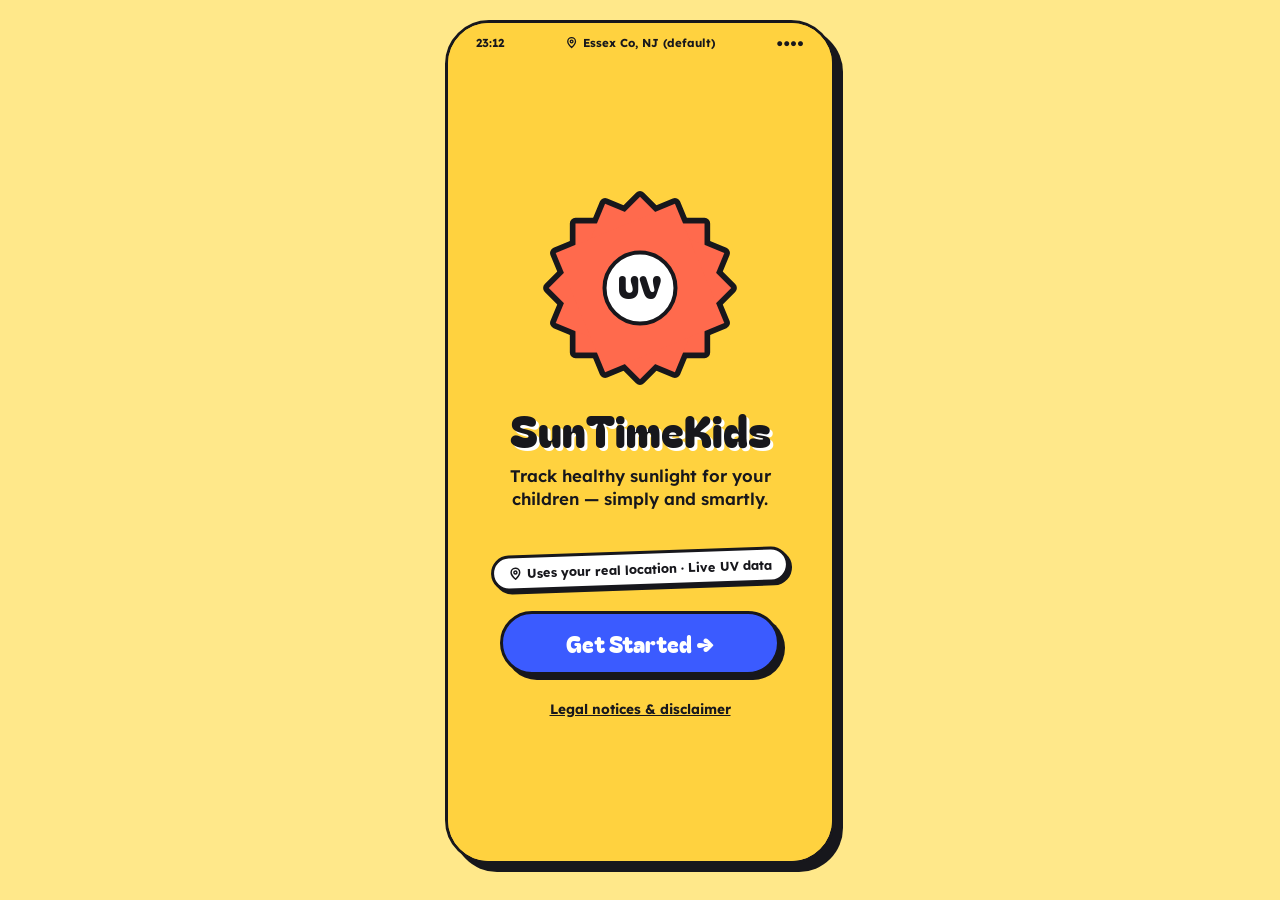
==== commit 1573b297: "Replace emoji with SVG icons, add legal notices screen - Inline SVG sprite + icon()/setIconText() he" ====
--- a/index.html
+++ b/index.html
@@ -96,13 +96,9 @@
     background: var(--yellow);
     justify-content: center; align-items: center; text-align: center; padding: 40px 28px; gap: 0;
   }
-  .welcome-sun {
-    width: 120px; height: 120px; background: var(--coral); border: var(--line);
-    border-radius: 50%; margin: 0 auto 28px; display: flex; align-items: center; justify-content: center;
-    font-size: 3rem; box-shadow: var(--shadow);
-    animation: pulse-sun 3s ease-in-out infinite;
-  }
-  @keyframes pulse-sun { 0%,100%{transform:rotate(-4deg)} 50%{transform:rotate(4deg)} }
+  .welcome-sun { width: 200px; height: 200px; margin: 0 auto 20px; animation: pulse-sun 3s ease-in-out infinite; }
+  .welcome-sun svg { width: 100%; height: 100%; overflow: visible; }
+  @keyframes pulse-sun { 0%,100%{transform:rotate(4deg)} 50%{transform:rotate(12deg)} }
   .welcome-title { font-family: var(--font-display); font-size:2.7rem; white-space:nowrap; font-weight:400; color: var(--ink); line-height:1; margin-bottom:12px; text-shadow:3px 3px 0 #fff; }
   .welcome-title span { color: var(--ink); }
   .welcome-sub { color: var(--ink); font-size:1.05rem; font-weight:600; margin-bottom:40px; line-height:1.4; }
@@ -193,13 +189,13 @@
   .setup-header h2 { font-family: var(--font-display); font-size:2.2rem; font-weight:400; line-height:1.05; margin-bottom:6px; color:var(--ink); }
   .setup-header p { font-size:0.95rem; font-weight:600; color:var(--ink); }
   .setup-body { padding:16px 20px 24px; display:flex; flex-direction:column; gap:20px; }
-  .clothing-grid { display:grid; grid-template-columns:repeat(5,minmax(0,1fr)); gap:6px; }
+  .clothing-grid { display:grid; grid-template-columns:repeat(3,minmax(0,1fr)); gap:8px; }
   .clothing-btn { min-width:0; border-radius:16px; border:3px solid var(--lilac); padding:10px 4px; min-height:64px; cursor:pointer; display:flex; flex-direction:column; align-items:center; gap:4px; background:#fff; color:var(--ink); }
   .clothing-btn:active { transform:scale(0.95); }
   .clothing-btn.selected { border-color:var(--ink); background:var(--mint); box-shadow:var(--shadow-sm); }
   .clothing-btn.selected .clothing-label { color:var(--ink); }
   .clothing-icon { font-size:1.6rem; }
-  .clothing-label { font-size:0.68rem; font-weight:800; color:var(--ink); text-align:center; line-height:1.2; }
+  .clothing-label { font-size:0.78rem; font-weight:800; color:var(--ink); text-align:center; line-height:1.2; }
   .spf-grid { display:flex; gap:8px; }
   .spf-btn { flex:1; border-radius:16px; border:3px solid var(--lilac); padding:12px 6px; min-height:56px; cursor:pointer; text-align:center; background:#fff; color:var(--ink); }
   .spf-btn.selected { border-color:var(--ink); background:var(--mint); box-shadow:var(--shadow-sm); }
@@ -335,6 +331,25 @@
   .type-toggle { display: flex; background: var(--lilac); border: 2px solid var(--ink); border-radius: 999px; padding: 3px; gap: 2px; }
   .type-toggle button { min-height: 44px; padding: 0 14px; background: transparent; color: var(--ink); border: 2px solid transparent; border-radius: 999px; font-size: 0.8rem; font-weight: 700; cursor: pointer; }
   .type-toggle button.on { background: var(--mint); border-color: var(--ink); font-weight: 800; }
+
+  /* ---- ICONS (inline SVG sprite, stroke follows text color) ---- */
+  .ic { width:1.15em; height:1.15em; stroke:currentColor; fill:none; stroke-width:2.4; stroke-linecap:round; stroke-linejoin:round; vertical-align:-0.2em; margin-right:0.35em; flex-shrink:0; }
+  .ic.solo { margin-right:0; }
+  .stat-ic, .trend-ic { width:1.6rem; height:1.6rem; display:block; margin:0 auto 4px; }
+  .trend-ic { margin:0 0 6px; }
+  .celebrate-star { width:5.5rem; height:5.5rem; fill:var(--yellow); stroke:var(--ink); stroke-width:1.6; margin:0; }
+  .nav-icon .ic { width:1.5rem; height:1.5rem; margin:0; display:block; }
+  .link-btn { background:none; border:none; color:var(--ink); font-size:0.85rem; font-weight:700; text-decoration:underline; min-height:44px; padding:0 12px; cursor:pointer; }
+  .child-avatar, .cs-avatar, .session-avatar { font-family:var(--font-display); color:var(--ink); }
+  .ic-badge { width:34px; height:34px; border-radius:50%; border:var(--line); background:var(--tint); display:flex; align-items:center; justify-content:center; flex-shrink:0; font-size:0.9rem; }
+  .ic-badge.done { background:var(--mint); }
+  .who-check .ic { width:1.2rem; height:1.2rem; stroke-width:3.4; }
+  .opt-dot .ic { width:0.95rem; height:0.95rem; stroke-width:3.4; }
+  .history-icon { width:40px; height:40px; border-radius:50%; background:var(--yellow); border:2.5px solid var(--ink); display:flex; align-items:center; justify-content:center; }
+  .cov-dots { display:flex; justify-content:center; gap:4px; margin-top:6px; }
+  .cov-dots i { width:9px; height:9px; border-radius:50%; border:2px solid var(--ink); box-sizing:border-box; display:block; }
+  .cov-dots i.f { background:var(--ink); }
+  .clothing-btn { justify-content:center; }
   .overlay { display: none; position: absolute; inset: 0; background: rgba(23,23,28,0.62); z-index: 200; }
   .modal-card { background: var(--yellow); border: var(--line); border-radius: 28px; padding: 24px 22px; width: 100%; box-shadow: var(--shadow); }
   .modal-card.sheet { border-radius: 34px 34px 0 0; border-bottom: none; padding: 14px 24px 28px; }
@@ -348,11 +363,12 @@
 </style>
 </head>
 <body>
+<svg width="0" height="0" style="position:absolute" aria-hidden="true" focusable="false"><defs><symbol id="i-sun" viewBox="0 0 24 24"><circle cx="12" cy="12" r="4"/><path d="M12 2v3M12 19v3M2 12h3M19 12h3M4.9 4.9l2.1 2.1M17 17l2.1 2.1M4.9 19.1L7 17M17 7l2.1-2.1"/></symbol><symbol id="i-pin" viewBox="0 0 24 24"><path d="M12 21s-7-6.2-7-11a7 7 0 0 1 14 0c0 4.8-7 11-7 11z"/><circle cx="12" cy="10" r="2.5"/></symbol><symbol id="i-lock" viewBox="0 0 24 24"><rect x="5" y="11" width="14" height="10" rx="2"/><path d="M8 11V7a4 4 0 0 1 8 0v4"/></symbol><symbol id="i-flame" viewBox="0 0 24 24"><path d="M12 3c1 3.5 5 5.5 5 10a5 5 0 0 1-10 0c0-2 1-3 2-4 .3 1.2 1 2 2 2-.5-3-.5-5 1-8z"/></symbol><symbol id="i-timer" viewBox="0 0 24 24"><circle cx="12" cy="13" r="8"/><path d="M12 9v4l3 2M9 2h6"/></symbol><symbol id="i-target" viewBox="0 0 24 24"><circle cx="12" cy="12" r="9"/><circle cx="12" cy="12" r="5"/><circle cx="12" cy="12" r="1"/></symbol><symbol id="i-chart" viewBox="0 0 24 24"><path d="M5 20V11M12 20V5M19 20v-6"/></symbol><symbol id="i-home" viewBox="0 0 24 24"><path d="M4 11l8-7 8 7v9a1 1 0 0 1-1 1h-4v-6h-6v6H5a1 1 0 0 1-1-1z"/></symbol><symbol id="i-sliders" viewBox="0 0 24 24"><path d="M4 7h9M17 7h3M4 17h3M11 17h9"/><circle cx="15" cy="7" r="2"/><circle cx="9" cy="17" r="2"/></symbol><symbol id="i-pause" viewBox="0 0 24 24"><rect x="6" y="5" width="4" height="14" rx="1"/><rect x="14" y="5" width="4" height="14" rx="1"/></symbol><symbol id="i-stop" viewBox="0 0 24 24"><rect x="6" y="6" width="12" height="12" rx="2"/></symbol><symbol id="i-play" viewBox="0 0 24 24"><path d="M7 5l12 7-12 7z"/></symbol><symbol id="i-check" viewBox="0 0 24 24"><path d="M5 12.5l4.5 4.5L19 7"/></symbol><symbol id="i-bell" viewBox="0 0 24 24"><path d="M6 16v-5a6 6 0 0 1 12 0v5l2 2H4z"/><path d="M10 21h4"/></symbol><symbol id="i-camera" viewBox="0 0 24 24"><path d="M4 8h3l1.5-2h7L17 8h3a1 1 0 0 1 1 1v9a1 1 0 0 1-1 1H4a1 1 0 0 1-1-1V9a1 1 0 0 1 1-1z"/><circle cx="12" cy="13" r="3.5"/></symbol><symbol id="i-shield" viewBox="0 0 24 24"><path d="M12 3l8 3v6c0 5-3.5 8-8 9-4.5-1-8-4-8-9V6z"/><path d="M12 9v6M9 12h6"/></symbol><symbol id="i-pencil" viewBox="0 0 24 24"><path d="M4 20l1-4L16 5l3 3L8 19z"/><path d="M14 7l3 3"/></symbol><symbol id="i-gps" viewBox="0 0 24 24"><circle cx="12" cy="12" r="7"/><circle cx="12" cy="12" r="2"/><path d="M12 2v4M12 18v4M2 12h4M18 12h4"/></symbol><symbol id="i-search" viewBox="0 0 24 24"><circle cx="11" cy="11" r="6"/><path d="M16 16l5 5"/></symbol><symbol id="i-thermo" viewBox="0 0 24 24"><path d="M10 4a2 2 0 0 1 4 0v9a4 4 0 1 1-4 0z"/></symbol><symbol id="i-star" viewBox="0 0 24 24"><path d="M12 3l2.6 5.6 6.1.7-4.5 4.2 1.2 6.1L12 16.6 6.6 19.6l1.2-6.1L3.3 9.3l6.1-.7z"/></symbol><symbol id="i-arrow" viewBox="0 0 24 24"><path d="M4 12h15M13 6l6 6-6 6"/></symbol><symbol id="i-doc" viewBox="0 0 24 24"><path d="M6 3h9l4 4v14H6z"/><path d="M14 3v5h5M9 13h6M9 17h6"/></symbol></defs></svg>
 <div class="phone">
   <!-- Status bar -->
   <div class="status-bar">
     <span id="clock">9:41</span>
-    <span id="status-loc">📍 Locating…</span>
+    <span id="status-loc"><svg class="ic" aria-hidden="true"><use href="#i-pin"/></svg>Locating…</span>
     <span>●●●●</span>
   </div>
  
@@ -361,17 +377,18 @@
   <div id="debug-error" style="display:none;position:absolute;top:0;left:0;right:0;background:rgba(200,0,0,0.9);color:white;padding:10px 14px;font-size:0.75rem;font-weight:700;z-index:999;word-break:break-all;"></div>
 
   <div class="screen active" id="screen-welcome">
-    <div class="welcome-sun">☀️</div>
+    <div class="welcome-sun" role="img" aria-label="SunTimeKids sun logo"><svg viewBox="-14 -14 248 248"><g fill="#17171C" stroke="#17171C" stroke-width="14" stroke-linejoin="round"><rect x="30" y="30" width="160" height="160"/><rect x="30" y="30" width="160" height="160" transform="rotate(22.5 110 110)"/><rect x="30" y="30" width="160" height="160" transform="rotate(45 110 110)"/><rect x="30" y="30" width="160" height="160" transform="rotate(67.5 110 110)"/></g><g fill="#FF6A4D"><rect x="30" y="30" width="160" height="160"/><rect x="30" y="30" width="160" height="160" transform="rotate(22.5 110 110)"/><rect x="30" y="30" width="160" height="160" transform="rotate(45 110 110)"/><rect x="30" y="30" width="160" height="160" transform="rotate(67.5 110 110)"/></g><circle cx="110" cy="110" r="44" fill="#fff" stroke="#17171C" stroke-width="5"/><text x="110" y="124" text-anchor="middle" font-family="Bagel Fat One, sans-serif" font-size="40" fill="#17171C">UV</text></svg></div>
     <h1 class="welcome-title">SunTimeKids</h1>
     <p class="welcome-sub">Track healthy sunlight for your<br>children — simply and smartly.</p>
-    <div class="welcome-badge">📍 Uses your real location · Live UV data</div>
+    <div class="welcome-badge"><svg class="ic" aria-hidden="true"><use href="#i-pin"/></svg>Uses your real location · Live UV data</div>
     <button class="btn-primary" style="max-width:280px;" id="btn-get-started">Get Started →</button>
+    <button class="link-btn" style="margin-top:12px;" id="btn-legal-welcome">Legal notices &amp; disclaimer</button>
   </div>
  
   <!-- ===== ONBOARDING ===== -->
   <div class="screen" id="screen-onboard">
     <div class="onboard-header">
-      <h2>👶 Add Your Children</h2>
+      <h2>Add your children</h2>
       <p>Set up profiles — takes under a minute</p>
     </div>
     <div class="onboard-body">
@@ -384,7 +401,7 @@
 
       <div id="onboard-error" role="alert" class="note-box" style="display:none;border-color:var(--coral);background:#fff;color:#A02020;font-weight:800;"></div>
  
-      <div class="privacy-note">🔒 All data stored on your device only. No account required. COPPA compliant.</div>
+      <div class="privacy-note"><svg class="ic" aria-hidden="true"><use href="#i-lock"/></svg>All data stored on your device only. No account required. COPPA compliant.</div>
       <button class="btn-primary" id="btn-save-profiles">Save Profiles & Continue →</button>
     </div>
   </div>
@@ -392,7 +409,7 @@
   <!-- ===== HOME ===== -->
   <div class="screen" id="screen-home">
     <div class="home-header">
-      <div class="home-greeting" id="home-greeting">Good morning ☀️</div>
+      <div class="home-greeting" id="home-greeting">Good morning</div>
       <div class="home-title">Ready to head outside?</div>
       <div class="uv-pill">
         <div class="uv-dot"></div>
@@ -402,31 +419,31 @@
     <div class="home-body">
       <div id="notif-banner-wrap"></div>
       <div id="loc-row" class="loc-banner" style="justify-content:space-between;">
-        <span style="font-size:0.8rem;font-weight:700;color:var(--ink);" id="loc-label">📍 Detecting location…</span>
+        <span style="font-size:0.8rem;font-weight:700;color:var(--ink);" id="loc-label"><svg class="ic" aria-hidden="true"><use href="#i-pin"/></svg>Detecting location…</span>
         <button id="loc-change-btn" class="pill-btn">Change</button>
       </div>
       <div id="child-cards"></div>
       <button class="btn-headout" id="btn-headout">
-        <span style="font-size:1.8rem;">🌤️</span> We're Heading Out!
+        <svg class="ic" style="width:1.3em;height:1.3em" aria-hidden="true"><use href="#i-sun"/></svg>We're Heading Out!
       </button>
       <div class="stats-row">
         <div class="stat-card">
-          <span class="stat-icon">🔥</span>
+          <svg class="ic stat-ic" aria-hidden="true"><use href="#i-flame"/></svg>
           <div class="stat-val" id="stat-streak">0</div>
           <div class="stat-label">Day streak</div>
         </div>
         <div class="stat-card">
-          <span class="stat-icon">⏱️</span>
+          <svg class="ic stat-ic" aria-hidden="true"><use href="#i-timer"/></svg>
           <div class="stat-val" id="stat-weektime">0m</div>
           <div class="stat-label">This week</div>
         </div>
         <div class="stat-card">
-          <span class="stat-icon">🎯</span>
+          <svg class="ic stat-ic" aria-hidden="true"><use href="#i-target"/></svg>
           <div class="stat-val" id="stat-goals">0/0</div>
           <div class="stat-label">Goals hit</div>
         </div>
       </div>
-      <button class="btn-nav" id="btn-view-dash">📊 View Dashboard & History</button>
+      <button class="btn-nav" id="btn-view-dash"><svg class="ic" aria-hidden="true"><use href="#i-chart"/></svg>View Dashboard & History</button>
     </div>
   </div>
  
@@ -435,7 +452,7 @@
     <div class="modal-bg" id="modal-bg"></div>
     <div class="modal-sheet">
       <div class="sheet-handle"></div>
-      <div class="sheet-title">Who's heading out? 🌤️</div>
+      <div class="sheet-title">Who's heading out?</div>
       <div class="sheet-sub">Select the children joining this session</div>
       <div id="who-list"></div>
       <button class="btn-primary" style="margin-top:8px;" id="btn-whos-continue">Continue →</button>
@@ -445,17 +462,17 @@
   <!-- ===== SESSION SETUP ===== -->
   <div class="screen" id="screen-setup">
     <div class="setup-header">
-      <h2>☀️ Quick Setup</h2>
+      <h2>Quick setup</h2>
       <p>How are the kids dressed today?</p>
     </div>
     <div class="setup-body">
       <div class="card">
         <div style="display:flex;justify-content:space-between;align-items:center;margin-bottom:8px;">
-          <span style="font-size:0.8rem;font-weight:700;color:var(--soft);">☀️ Live UV Index</span>
+          <span style="font-size:0.8rem;font-weight:700;color:var(--soft);">Live UV index</span>
           <span style="font-family:var(--font-display);font-size:1.5rem;color:var(--ink);" id="uv-setup">–</span>
         </div>
         <div style="display:flex;justify-content:space-between;">
-          <span style="font-size:0.8rem;font-weight:700;color:var(--soft);">📍 Location</span>
+          <span style="font-size:0.8rem;font-weight:700;color:var(--soft);">Location</span>
           <span style="font-size:0.8rem;font-weight:700;color:var(--ink);" id="setup-loc">Detecting…</span>
         </div>
       </div>
@@ -477,7 +494,7 @@
         <div style="font-size:0.8rem;font-weight:700;background:var(--coral);color:var(--ink);border:2px solid var(--ink);border-radius:999px;padding:2px 10px;">UV <span id="session-uv-header">–</span></div>
       </div>
       <div class="session-timer" id="session-timer" style="font-family:var(--font-display);font-size:3.4rem;color:#fff;text-shadow:3px 3px 0 var(--ink);letter-spacing:1px;line-height:1.05;">00:00</div>
-      <div class="bg-notice" id="bg-notice" style="margin:8px 0 0;font-size:0.72rem;">⏸ Tracks time when you switch away — tap to check progress</div>
+      <div class="bg-notice" id="bg-notice" style="margin:8px 0 0;font-size:0.72rem;">Tracks time when you switch away — tap to check progress</div>
     </div>
  
     <!-- Swipeable child cards -->
@@ -489,39 +506,39 @@
     <div id="session-dots" class="sess-foot" style="display:flex;justify-content:center;gap:10px;padding:8px 0;"></div>
  
     <!-- Sunscreen reminder banner (hidden by default) -->
-    <div id="sunscreen-reminder" style="display:none;background:var(--coral);color:var(--ink);border-top:var(--line);border-bottom:var(--line);padding:10px 16px;font-size:0.85rem;font-weight:800;text-align:center;flex-shrink:0;">🧴 Time to reapply sunscreen! <button id="btn-dismiss-sunscreen" class="pill-btn" style="background:#fff;margin-left:8px;">Got it</button></div>
+    <div id="sunscreen-reminder" style="display:none;background:var(--coral);color:var(--ink);border-top:var(--line);border-bottom:var(--line);padding:10px 16px;font-size:0.85rem;font-weight:800;text-align:center;flex-shrink:0;">Time to reapply sunscreen! <button id="btn-dismiss-sunscreen" class="pill-btn" style="background:#fff;margin-left:8px;">Got it</button></div>
     <!-- Controls -->
     <div class="sess-foot" style="display:flex;gap:14px;padding:12px 20px 22px;">
-      <button id="btn-pause" class="sess-btn alt">⏸ Pause</button>
-      <button id="btn-end-session" class="sess-btn">⏹ End</button>
+      <button id="btn-pause" class="sess-btn alt"><svg class="ic" aria-hidden="true"><use href="#i-pause"/></svg>Pause</button>
+      <button id="btn-end-session" class="sess-btn"><svg class="ic" aria-hidden="true"><use href="#i-stop"/></svg>End</button>
     </div>
   </div>
  
   <!-- ===== CELEBRATION ===== -->
   <div class="screen" id="screen-celebrate">
     <div class="confetti-wrap">
-      <span class="celebrate-emoji">🌟</span>
+      <span class="celebrate-emoji"><svg class="ic solo celebrate-star" aria-hidden="true"><use href="#i-star"/></svg></span>
       <div class="confetti" style="left:20%;top:10%;background:#FFD23F;animation-delay:0s;animation-duration:1.8s;"></div>
       <div class="confetti" style="left:70%;top:5%;background:#3B5BFF;animation-delay:0.3s;animation-duration:2.1s;"></div>
       <div class="confetti" style="left:45%;top:15%;background:#5FDCA8;animation-delay:0.6s;animation-duration:1.6s;"></div>
       <div class="confetti" style="left:85%;top:20%;background:#fff;animation-delay:0.9s;animation-duration:2.3s;"></div>
       <div class="confetti" style="left:10%;top:25%;background:#17171C;animation-delay:1.2s;animation-duration:1.9s;"></div>
     </div>
-    <h2 class="celebrate-title" id="cel-title">Goal Reached! ☀️</h2>
+    <h2 class="celebrate-title" id="cel-title">Goal reached!</h2>
     <p class="celebrate-sub" id="cel-sub">Daily vitamin D goal achieved</p>
     <div class="celebrate-stats">
       <div class="cel-stat"><div class="cel-stat-val" id="cel-vitd">400 IU</div><div class="cel-stat-label">Vit D Today</div></div>
       <div class="cel-stat"><div class="cel-stat-val" id="cel-duration">–</div><div class="cel-stat-label">Time Outside</div></div>
-      <div class="cel-stat"><div class="cel-stat-val" id="cel-streak">🔥 1</div><div class="cel-stat-label">Day Streak</div></div>
+      <div class="cel-stat"><div class="cel-stat-val" id="cel-streak"><svg class="ic" aria-hidden="true"><use href="#i-flame"/></svg>1</div><div class="cel-stat-label">Day Streak</div></div>
     </div>
-    <button class="btn-extend" id="btn-extend-session">▶ Keep Playing Outside</button>
-    <button class="btn-done" id="btn-finish-session">✓ We're Done for Today</button>
+    <button class="btn-extend" id="btn-extend-session"><svg class="ic" aria-hidden="true"><use href="#i-play"/></svg>Keep playing outside</button>
+    <button class="btn-done" id="btn-finish-session"><svg class="ic" aria-hidden="true"><use href="#i-check"/></svg>We're done for today</button>
   </div>
  
   <!-- ===== DASHBOARD ===== -->
   <div class="screen" id="screen-dash">
     <div class="dash-header">
-      <h2>📊 Dashboard</h2>
+      <h2>Dashboard</h2>
       <p id="dash-subtitle">Your sunlight tracking summary</p>
     </div>
     <div class="dash-body">
@@ -551,7 +568,7 @@
   <!-- ===== SETTINGS ===== -->
   <div class="screen" id="screen-settings">
     <div class="page-head">
-      <h2>⚙️ Settings</h2>
+      <h2>Settings</h2>
       <p>App preferences</p>
     </div>
     <div style="padding:20px;display:flex;flex-direction:column;gap:16px;">
@@ -561,7 +578,7 @@
         <div style="font-weight:800;font-size:0.9rem;color:var(--ink);margin-bottom:6px;">When daily vitamin D goal is reached</div>
         <div style="font-size:0.8rem;color:var(--soft);font-weight:600;margin-bottom:14px;">Choose what happens automatically when your child hits their goal</div>
         <div id="session-end-opt-auto" class="opt-row on">
-          <div class="opt-dot">✓</div>
+          <div class="opt-dot"><svg class="ic solo" aria-hidden="true"><use href="#i-check"/></svg></div>
           <div><div style="font-weight:800;font-size:0.85rem;color:var(--ink);">Show 60-second prompt</div><div style="font-size:0.78rem;color:var(--soft);font-weight:600;">Ask whether to keep going or end session</div></div>
         </div>
         <div id="session-end-opt-keep" class="opt-row">
@@ -574,30 +591,51 @@
       <div class="card" style="padding:20px;">
         <div style="font-weight:800;font-size:0.9rem;color:var(--ink);margin-bottom:4px;">SunTimeKids v2.5</div>
         <div style="font-size:0.78rem;color:var(--soft);font-weight:600;margin-bottom:16px;">UV exposure tracker for children</div>
-        <div class="note-box" style="background:var(--tint);">
-          <strong style="display:block;margin-bottom:4px;">⚕️ Medical Disclaimer</strong>
-          SunTimeKids provides general guidance only. Vitamin D synthesis estimates are based on published research models and are not a substitute for personalised medical advice. Individual results vary based on genetics, health status, and environmental conditions. Consult your paediatrician regarding your child's specific vitamin D and sun exposure needs. The app does not diagnose, treat, or prevent any medical condition.
-        </div>
+        <button class="btn-nav" id="btn-legal-settings"><svg class="ic" aria-hidden="true"><use href="#i-doc"/></svg>Legal notices &amp; disclaimer</button>
       </div>
  
       <div class="block-label">Privacy</div>
       <div class="card" style="padding:20px;">
-        <div style="font-size:0.82rem;font-weight:600;color:var(--ink);line-height:1.6;">🔒 All data including child profiles, photos, and session history is stored locally on your device only. No data is ever sent to any server. No account is required. SunTimeKids is designed to be fully COPPA compliant.</div>
+        <div style="font-size:0.82rem;font-weight:600;color:var(--ink);line-height:1.6;">All data including child profiles, photos, and session history is stored locally on your device only. No data is ever sent to any server. No account is required. SunTimeKids is designed to be fully COPPA compliant.</div>
       </div>
  
-      <button class="btn-nav" style="margin-top:8px;" id="btn-edit-profiles">✏️ Edit Profiles</button>
+      <button class="btn-nav" style="margin-top:8px;" id="btn-edit-profiles"><svg class="ic" aria-hidden="true"><use href="#i-pencil"/></svg>Edit profiles</button>
       <button class="btn-nav" id="btn-settings-back">← Back to Home</button>
     </div>
   </div>
  
+  <!-- ===== LEGAL NOTICES ===== -->
+  <!-- TODO(copy): final legal wording, terms of use and privacy policy -->
+  <div class="screen" id="screen-legal">
+    <div class="page-head">
+      <h2>Legal notices</h2>
+      <p>Please read before relying on this app</p>
+    </div>
+    <div style="padding:16px 20px 24px;display:flex;flex-direction:column;gap:16px;">
+      <div class="card">
+        <div style="font-family:var(--font-display);font-size:1.3rem;margin-bottom:8px;"><svg class="ic" aria-hidden="true"><use href="#i-shield"/></svg>Medical disclaimer</div>
+        <div style="font-size:0.85rem;font-weight:600;line-height:1.6;">SunTimeKids provides general guidance only. Vitamin D synthesis estimates are based on published research models and are not a substitute for personalised medical advice. Individual results vary based on genetics, health status, and environmental conditions. Consult your paediatrician regarding your child's specific vitamin D and sun exposure needs. The app does not diagnose, treat, or prevent any medical condition.</div>
+      </div>
+      <div class="card">
+        <div style="font-family:var(--font-display);font-size:1.3rem;margin-bottom:8px;"><svg class="ic" aria-hidden="true"><use href="#i-lock"/></svg>Privacy</div>
+        <div style="font-size:0.85rem;font-weight:600;line-height:1.6;">Child profiles, photos and session history stay on this device. Nothing is sent to a server and no account is needed.</div>
+      </div>
+      <div class="card">
+        <div style="font-family:var(--font-display);font-size:1.3rem;margin-bottom:8px;"><svg class="ic" aria-hidden="true"><use href="#i-doc"/></svg>Terms and privacy policy</div>
+        <div style="font-size:0.85rem;font-weight:600;line-height:1.6;color:var(--soft);">Full terms of use and privacy policy are coming soon.</div>
+      </div>
+      <button class="btn-nav" id="btn-legal-back">← Back</button>
+    </div>
+  </div>
+
   <!-- Location modal (replaces prompt() which iOS blocks) -->
   <div id="loc-modal" class="overlay" style="align-items:center;justify-content:center;padding:28px;">
     <div class="modal-card">
-      <div class="modal-title">📍 Change Location</div>
+      <div class="modal-title">Change location</div>
       <div class="modal-text">Enter a city name or tap the GPS button to use your current location</div>
       <input id="loc-input" class="modal-input" type="text" placeholder="e.g. Nashville, TN" aria-label="City name">
-      <button id="loc-gps-btn" class="modal-btn blue">📡 Use My Current GPS Location</button>
-      <button id="loc-search-btn" class="modal-btn mint">🔍 Search City</button>
+      <button id="loc-gps-btn" class="modal-btn blue"><svg class="ic" aria-hidden="true"><use href="#i-gps"/></svg>Use my current GPS location</button>
+      <button id="loc-search-btn" class="modal-btn mint"><svg class="ic" aria-hidden="true"><use href="#i-search"/></svg>Search city</button>
       <button id="loc-cancel-btn" class="modal-btn">Cancel</button>
     </div>
   </div>
@@ -609,17 +647,17 @@
       <div style="width:48px;height:6px;border-radius:999px;background:var(--ink);margin:0 auto 18px;" aria-hidden="true"></div>
       <div id="upgrade-title" class="modal-title" style="text-align:center;">More kids, more sun!</div>
       <div class="modal-text" style="text-align:center;">SunTimeKids is free for up to 2 children. Premium will add profiles for your whole family.</div>
-      <button class="modal-btn" id="btn-upgrade-action" disabled>🔒 Premium coming soon</button>
+      <button class="modal-btn" id="btn-upgrade-action" disabled><svg class="ic" aria-hidden="true"><use href="#i-lock"/></svg>Premium coming soon</button>
       <button class="modal-btn" style="border:none;background:none;text-decoration:underline;" id="btn-upgrade-close">Not now</button>
     </div>
   </div>
  
   <!-- Bottom nav -->
   <div class="bottom-nav" id="bottom-nav" style="display:none;">
-    <div class="nav-item" id="nav-home"><span class="nav-icon">🏠</span><span class="nav-label">Home</span></div>
-    <div class="nav-item" id="nav-session"><span class="nav-icon">🌤️</span><span class="nav-label">Session</span></div>
-    <div class="nav-item" id="nav-dash"><span class="nav-icon">📊</span><span class="nav-label">Dashboard</span></div>
-    <div class="nav-item" id="nav-settings"><span class="nav-icon">⚙️</span><span class="nav-label">Settings</span></div>
+    <div class="nav-item" id="nav-home"><span class="nav-icon"><svg class="ic solo" aria-hidden="true"><use href="#i-home"/></svg></span><span class="nav-label">Home</span></div>
+    <div class="nav-item" id="nav-session"><span class="nav-icon"><svg class="ic solo" aria-hidden="true"><use href="#i-timer"/></svg></span><span class="nav-label">Session</span></div>
+    <div class="nav-item" id="nav-dash"><span class="nav-icon"><svg class="ic solo" aria-hidden="true"><use href="#i-chart"/></svg></span><span class="nav-label">Dashboard</span></div>
+    <div class="nav-item" id="nav-settings"><span class="nav-icon"><svg class="ic solo" aria-hidden="true"><use href="#i-sliders"/></svg></span><span class="nav-label">Settings</span></div>
   </div>
 </div>
  
@@ -688,14 +726,32 @@
   while (node.firstChild) node.removeChild(node.firstChild);
 }
 
-// Default avatar emoji per profile slot (used when there is no photo)
-const DEFAULT_AVATARS = ['👦', '👦'];
-
+// Inline SVG icons (symbols live in the sprite at the top of body)
+const SVG_NS = 'http://www.w3.org/2000/svg';
+function icon(name, cls) {
+  const svg = document.createElementNS(SVG_NS, 'svg');
+  svg.setAttribute('class', 'ic' + (cls ? ' ' + cls : ''));
+  svg.setAttribute('aria-hidden', 'true');
+  const use = document.createElementNS(SVG_NS, 'use');
+  use.setAttribute('href', '#i-' + name);
+  svg.appendChild(use);
+  return svg;
+}
+// Replace a node's content with an optional icon followed by text
+function setIconText(node, name, text) {
+  clearEl(node);
+  if (name) node.appendChild(icon(name, text ? '' : 'solo'));
+  if (text) node.appendChild(document.createTextNode(text));
+}
+
+// Avatar shown when there is no photo: the first letter of the name
 function defaultAvatar(idx) {
-  return DEFAULT_AVATARS[idx] || '🙂';
-}
-
-// Avatar contents: photo if present, otherwise the default emoji
+  const c = APP.children[idx];
+  const name = c && c.name ? c.name.trim() : '';
+  return name ? name.charAt(0).toUpperCase() : '?';
+}
+
+// Avatar contents: photo if present, otherwise the initial
 function avatarContent(child, idx) {
   if (child.photo) return el('img', { src: child.photo, alt: child.name });
   return document.createTextNode(defaultAvatar(idx));
@@ -722,7 +778,7 @@
   document.getElementById('clock').textContent = h + ':' + m;
   const greet = now.getHours() < 12 ? 'Good morning' : now.getHours() < 17 ? 'Good afternoon' : 'Good evening';
   const greetEl = document.getElementById('home-greeting');
-  if (greetEl) greetEl.textContent = greet + ' ☀️';
+  if (greetEl) greetEl.textContent = greet;
 }
 updateClock();
 setInterval(updateClock, 15000);
@@ -761,8 +817,8 @@
 
 function setLocLabel(text) {
   const el = document.getElementById('loc-label');
-  if (el) el.textContent = '📍 ' + text;
-  document.getElementById('status-loc').textContent = '📍 ' + text;
+  if (el) setIconText(el, 'pin', text);
+  setIconText(document.getElementById('status-loc'), 'pin', text);
 }
  
 function promptManualLocation() {
@@ -917,7 +973,7 @@
   const btn = el('button', { id: 'btn-notif-enable', text: 'Enable' });
   btn.addEventListener('click', requestNotifications);
   wrap.appendChild(el('div', { className: 'notif-banner', style: 'margin-bottom:10px;' },
-    ['🔔 Get goal alerts even when app is backgrounded', btn]));
+    [icon('bell'), 'Get goal alerts even when app is backgrounded', btn]));
 }
  
 // ============================================================
@@ -947,6 +1003,11 @@
   if (id === 'screen-dash') renderDash();
   if (id === 'screen-session') resumeSessionUI();
   if (id === 'screen-onboard') populateOnboarding();
+}
+
+function openLegal(from) {
+  APP.legalReturn = from;
+  goTo('screen-legal');
 }
 
 // "Head out" while a session is already running returns to it instead of starting over
@@ -996,7 +1057,7 @@
   if (!circle) return;
   clearEl(circle);
   const photo = APP.children[idx].photo;
-  circle.appendChild(photo ? el('img', { src: photo, alt: 'photo' }) : document.createTextNode('📷'));
+  circle.appendChild(photo ? el('img', { src: photo, alt: 'photo' }) : icon('camera', 'solo'));
 }
 
 // ---- Profile limits (free vs Premium) ----
@@ -1018,8 +1079,8 @@
 function buildProfileCard(i) {
   const c = APP.children[i];
   const typeToggle = el('div', { id: 'type-toggle-' + i, className: 'type-toggle', role: 'group', 'aria-label': 'Profile type' }, [
-    el('button', { id: 'type-child-' + i, 'data-profile-idx': i, 'data-profile-type': 'child', style: PROFILE_TYPE_BTN_STYLE, text: '👦 Child' }),
-    el('button', { id: 'type-adult-' + i, 'data-profile-idx': i, 'data-profile-type': 'adult', style: PROFILE_TYPE_BTN_STYLE, text: '🧑 Adult' })
+    el('button', { id: 'type-child-' + i, 'data-profile-idx': i, 'data-profile-type': 'child', style: PROFILE_TYPE_BTN_STYLE, text: 'Child' }),
+    el('button', { id: 'type-adult-' + i, 'data-profile-idx': i, 'data-profile-type': 'adult', style: PROFILE_TYPE_BTN_STYLE, text: 'Adult' })
   ]);
   const header = el('div', { style: 'display:flex;align-items:center;justify-content:space-between;margin-bottom:12px;' }, [
     el('div', { className: 'profile-tag', style: 'background:' + PROFILE_TAG_COLORS[i % PROFILE_TAG_COLORS.length] + ';', text: 'PROFILE ' + (i + 1) }),
@@ -1044,7 +1105,7 @@
     }, [el('div', { className: 'fitz-swatch', style: 'background:' + color + ';' }), el('span', { text: FITZ_NUMERALS[k] })]);
   }));
   const photoRow = el('div', { className: 'photo-row' }, [
-    el('div', { className: 'photo-circle', id: 'photo-' + i, 'data-photo-idx': i, text: '📷' }),
+    el('div', { className: 'photo-circle', id: 'photo-' + i, 'data-photo-idx': i, role: 'button', tabindex: '0', 'aria-label': 'Add photo for profile ' + (i + 1) }, [icon('camera', 'solo')]),
     el('input', { type: 'file', id: 'file-' + i, accept: 'image/*', 'data-file-idx': i, style: 'display:none' }),
     el('div', { className: 'photo-hint' }, [el('strong', { text: 'Tap to add photo' }), 'Stored on-device only'])
   ]);
@@ -1092,7 +1153,7 @@
     btn.textContent = '+ Add another child';
     note.textContent = isPremium() ? n + ' of ' + MAX_PROFILES + ' profiles' : n + ' of ' + FREE_PROFILE_LIMIT + ' free profiles used';
   } else {
-    btn.textContent = '🔒 Add another child (Premium)';
+    setIconText(btn, 'lock', 'Add another child (Premium)');
     note.textContent = 'The free plan includes up to ' + FREE_PROFILE_LIMIT + ' children';
   }
   APP.children.forEach((c, i) => {
@@ -1221,7 +1282,7 @@
         el('div', { className: 'child-meta', text: 'Vitamin D: ' + Math.round(todayVitD) + ' / ' + c.goal + ' IU today' }),
         el('div', { className: 'vit-bar-wrap' }, [el('div', { className: 'vit-bar', style: 'width:' + pct + '%' })])
       ]),
-      el('div', { style: 'font-size:1.2rem;', text: pct >= 100 ? '✅' : '☀️' })
+      el('div', { className: 'ic-badge' + (pct >= 100 ? ' done' : '') }, [icon(pct >= 100 ? 'check' : 'sun', 'solo')])
     ]));
   });
 }
@@ -1249,7 +1310,7 @@
         el('div', { style: 'font-family:var(--font-display);font-size:1.4rem;line-height:1.1;color:var(--ink);', text: c.name }),
         el('div', { style: 'font-size:0.8rem;color:var(--soft);font-weight:600;', text: 'Age ' + c.age + ' · Skin type ' + c.fitz })
       ]),
-      el('div', { className: 'who-check', text: sel ? '✓' : '' })
+      el('div', { className: 'who-check' }, sel ? [icon('check', 'solo')] : [])
     ]));
   });
   // Row clicks are handled by whoListClickHandler, delegated from #who-list in wireButtonsSync
@@ -1264,20 +1325,20 @@
     if (APP.selectedChildren.length > 1) {
       APP.selectedChildren.splice(idx, 1);
       row.classList.remove('selected');
-      row.querySelector('.who-check').textContent = '';
+      clearEl(row.querySelector('.who-check'));
     }
   } else {
     APP.selectedChildren.push(i);
     row.classList.add('selected');
-    row.querySelector('.who-check').textContent = '✓';
+    setIconText(row.querySelector('.who-check'), 'check');
   }
 }
  
 // ============================================================
 // SESSION SETUP
 // ============================================================
-const CLOTHING_OPTIONS = [['🩱','Swimsuit',1.0],['🩳','Tank+Shorts',0.7],['👕','Tee+Shorts',0.55],['👖','Tee+Pants',0.35],['🧥','Full Cover',0.2]];
-const SPF_OPTIONS = [['🚫','None',1.0],['🧴','SPF 15',0.45],['🧴','SPF 30',0.28],['🧴','SPF 50+',0.2]];
+const CLOTHING_OPTIONS = [[1,'Swimsuit',1.0],[2,'Tank+Shorts',0.7],[3,'Tee+Shorts',0.55],[4,'Tee+Pants',0.35],[5,'Full Cover',0.2]];
+const SPF_OPTIONS = [['None',1.0],['SPF 15',0.45],['SPF 30',0.28],['SPF 50+',0.2]];
 
 function renderPerChildSetup() {
   const container = document.getElementById('per-child-setup');
@@ -1292,7 +1353,7 @@
     const heading = el('div', { style: 'font-family:var(--font-display);font-size:1.5rem;color:var(--ink);margin-bottom:10px;' }, [
       c.photo
         ? el('img', { src: c.photo, alt: '', style: 'width:22px;height:22px;border-radius:50%;object-fit:cover;vertical-align:middle;margin-right:6px;' })
-        : defaultAvatar(ci) + ' ',
+        : null,
       c.name
     ]);
 
@@ -1301,17 +1362,18 @@
       CLOTHING_OPTIONS.map(o => el('button', {
         className: 'clothing-btn' + (o[2] === setup.clothingFactor ? ' selected' : ''),
         'data-child-idx': ci, 'data-clothing-factor': o[2]
-      }, [el('span', { className: 'clothing-icon', text: o[0] }), el('span', { className: 'clothing-label', text: o[1].replace('+', '+\u200b') })])));
+      }, [el('span', { className: 'clothing-label', text: o[1].replace('+', '+\u200b') }),
+          el('span', { className: 'cov-dots', 'aria-label': 'Coverage ' + o[0] + ' of 5' }, [1, 2, 3, 4, 5].map(n => el('i', { className: n <= o[0] ? 'f' : null })))])));
 
     const spfGrid = el('div', { className: 'spf-grid', id: 'spf-' + ci },
       SPF_OPTIONS.map(o => el('button', {
-        className: 'spf-btn' + (o[2] === setup.spfFactor ? ' selected' : ''),
-        'data-child-idx': ci, 'data-spf-factor': o[2]
-      }, [el('span', { className: 'spf-icon', text: o[0] }), el('span', { className: 'spf-label', text: o[1] })])));
+        className: 'spf-btn' + (o[1] === setup.spfFactor ? ' selected' : ''),
+        'data-child-idx': ci, 'data-spf-factor': o[1]
+      }, [el('span', { className: 'spf-label', text: o[0] })])));
 
     container.appendChild(el('div', {
       className: 'card', style: 'margin-bottom:16px;'
-    }, [heading, el('div', { style: subTitle, text: '👕 Clothing' }), clothingGrid, el('div', { style: subTitle, text: '🧴 Sunscreen' }), spfGrid]));
+    }, [heading, el('div', { style: subTitle, text: 'Clothing' }), clothingGrid, el('div', { style: subTitle, text: 'Sunscreen' }), spfGrid]));
   });
 }
 
@@ -1399,7 +1461,7 @@
  
     // Avatar
     var avatar = document.createElement('div');
-    avatar.style.cssText = 'width:64px;height:64px;border-radius:50%;background:' + bg + ';display:flex;align-items:center;justify-content:center;font-size:2rem;overflow:hidden;border:3px solid #17171C;margin-bottom:8px;';
+    avatar.style.cssText = 'width:64px;height:64px;border-radius:50%;background:' + bg + ';display:flex;align-items:center;justify-content:center;font-size:2rem;overflow:hidden;border:3px solid #17171C;margin-bottom:8px;font-family:var(--font-display);color:#17171C;';
     if (c.photo) {
       var img = document.createElement('img');
       img.src = c.photo;
@@ -1499,7 +1561,7 @@
  
     var burnTitle = document.createElement('div');
     burnTitle.style.cssText = 'font-size:0.75rem;font-weight:800;text-transform:uppercase;letter-spacing:1px;color:#17171C;margin-bottom:6px;';
-    burnTitle.textContent = '🔴 Burn Risk';
+    burnTitle.textContent = 'Burn risk';
     burnSection.appendChild(burnTitle);
  
     var burnBg = document.createElement('div');
@@ -1638,17 +1700,17 @@
 
 function sessionNoticeText() {
   return currentUV() < 1
-    ? '🌙 UV is very low right now, so little vitamin D will be made'
+    ? 'UV is very low right now, so little vitamin D will be made'
     : DEFAULT_BG_NOTICE;
 }
 
 const SUNSCREEN_REMINDER_SECS = 90 * 60;
-const DEFAULT_BG_NOTICE = '⏸ Tracks time when you switch away — tap to check progress';
+const DEFAULT_BG_NOTICE = 'Tracks time when you switch away — tap to check progress';
 
 // A previous session may have ended while paused or with the sunscreen banner up
 function resetSessionControls() {
   const btn = document.getElementById('btn-pause');
-  if (btn) btn.textContent = '⏸ Pause';
+  if (btn) setIconText(btn, 'pause', 'Pause');
   const timerEl = document.getElementById('session-timer');
   if (timerEl) { timerEl.style.opacity = '1'; timerEl.textContent = '00:00'; }
   const notice = document.getElementById('bg-notice');
@@ -1678,9 +1740,9 @@
   APP.session.paused = true;
   stopTick();
   const btn = document.getElementById('btn-pause');
-  if (btn) btn.textContent = '▶ Resume';
+  if (btn) setIconText(btn, 'play', 'Resume');
   document.getElementById('session-timer').style.opacity = '0.5';
-  document.getElementById('bg-notice').textContent = '⏸ Session paused — tap Resume when back outside';
+  document.getElementById('bg-notice').textContent = 'Session paused — tap Resume when back outside';
 }
 
 function resumeSessionFromPause() {
@@ -1688,7 +1750,7 @@
   APP.session.startTime = Date.now();
   APP.session.paused = false;
   const btn = document.getElementById('btn-pause');
-  if (btn) btn.textContent = '⏸ Pause';
+  if (btn) setIconText(btn, 'pause', 'Pause');
   document.getElementById('session-timer').style.opacity = '1';
   document.getElementById('bg-notice').textContent = sessionNoticeText();
   startTick();
@@ -1852,7 +1914,7 @@
   clearEl(titleEl);
   titleEl.appendChild(document.createTextNode(c.name));
   titleEl.appendChild(document.createElement('br'));
-  titleEl.appendChild(document.createTextNode('hit their goal! ☀️'));
+  titleEl.appendChild(document.createTextNode('hit their goal!'));
 
   let subText = others.length > 0
     ? 'Goal reached after ' + timeStr + ' · ' + others.join(' & ') + ' still going!'
@@ -1861,14 +1923,14 @@
   document.getElementById('cel-sub').textContent = subText;
   document.getElementById('cel-vitd').textContent = Math.round(cs.goal) + ' IU';
   document.getElementById('cel-duration').textContent = timeStr;
-  document.getElementById('cel-streak').textContent = '🔥 ' + Math.max(1, calcStreak(cs.childIndex) + (childGoalHitOnDay(cs.childIndex, new Date().toDateString()) ? 0 : 1));
+  setIconText(document.getElementById('cel-streak'), 'flame', String(Math.max(1, calcStreak(cs.childIndex) + (childGoalHitOnDay(cs.childIndex, new Date().toDateString()) ? 0 : 1))));
 
   const extendBtn = document.getElementById('btn-extend-session');
   const finishBtn = document.getElementById('btn-finish-session');
-  if (extendBtn) extendBtn.textContent = '▶ Keep Playing Outside';
-  if (finishBtn) finishBtn.textContent = others.length > 0
-    ? '✓ Done for ' + c.name + ' — keep tracking ' + others.join(' & ')
-    : '✓ We are Done for Today';
+  if (extendBtn) setIconText(extendBtn, 'play', 'Keep playing outside');
+  if (finishBtn) setIconText(finishBtn, 'check', others.length > 0
+    ? 'Done for ' + c.name + ' — keep tracking ' + others.join(' & ')
+    : 'We are done for today');
 
   showNotification('🌟 SunTimeKids', c.name + ' reached their daily vitamin D goal!');
   playGoalChime();
@@ -2240,13 +2302,13 @@
   const grid = document.getElementById('trend-grid');
   clearEl(grid);
   [
-    ['⏱️', formatMinutes(weekMin), 'Outdoor time (7 days)'],
-    ['🎯', goals.hit + '/' + goals.total, 'Goals hit this week'],
-    ['🔥', streak + ' day' + (streak !== 1 ? 's' : ''), 'Current streak'],
-    ['🌡️', String(uv), 'Live UV · ' + APP.locationName.split(',')[0]]
+    ['timer', formatMinutes(weekMin), 'Outdoor time (7 days)'],
+    ['target', goals.hit + '/' + goals.total, 'Goals hit this week'],
+    ['flame', streak + ' day' + (streak !== 1 ? 's' : ''), 'Current streak'],
+    ['thermo', String(uv), 'Live UV · ' + APP.locationName.split(',')[0]]
   ].forEach(t => {
     grid.appendChild(el('div', { className: 'trend-card' }, [
-      el('span', { className: 'trend-icon', text: t[0] }),
+      icon(t[0], 'trend-ic'),
       el('div', { className: 'trend-val', text: t[1] }),
       el('div', { className: 'trend-label', text: t[2] })
     ]));
@@ -2268,7 +2330,7 @@
         el('div', { className: 'cs-name', text: c.name }),
         el('div', { className: 'cs-stats', text: formatMinutes(totalMin) + ' outdoors total · ' + goals + ' goal' + (goals !== 1 ? 's' : '') + ' hit' })
       ]),
-      el('div', { className: 'cs-streak', text: '🔥 ' + calcStreak(i) })
+      el('div', { className: 'cs-streak' }, [icon('flame'), String(calcStreak(i))])
     ]));
   });
 }
@@ -2279,7 +2341,7 @@
   if (!APP.sessions.length) {
     list.appendChild(el('div', {
       style: 'text-align:center;color:var(--soft);font-size:0.85rem;font-weight:600;padding:20px;',
-      text: 'No sessions yet — head outside to get started! ☀️'
+      text: 'No sessions yet. Head outside to get started!'
     }));
     return;
   }
@@ -2293,22 +2355,22 @@
     const results = sessionChildResults(s);
     const hitCount = results.filter(r => r.goalReached).length;
     let badgeTxt;
-    if (hitCount === results.length && hitCount > 0) badgeTxt = '✅ Goal Hit';
-    else if (hitCount > 0) badgeTxt = '✅ ' + hitCount + '/' + results.length + ' goals';
+    if (hitCount === results.length && hitCount > 0) badgeTxt = 'Goal hit';
+    else if (hitCount > 0) badgeTxt = hitCount + '/' + results.length + ' goals';
     else badgeTxt = Math.round(results.reduce((sum, r) => sum + r.vitd, 0) / Math.max(1, results.length)) + ' IU';
     list.appendChild(el('div', { className: 'history-item' }, [
-      el('div', { className: 'history-icon', text: '☀️' }),
+      el('div', { className: 'history-icon' }, [icon('sun', 'solo')]),
       el('div', { className: 'history-info' }, [
         el('div', { className: 'history-title', text: names + ' · ' + dur + 'm outdoors' }),
         el('div', { className: 'history-meta', text: dateStr + ' at ' + timeStr + ' · UV ' + s.uvIndex + ' · ' + (s.location || '') })
       ]),
-      el('div', { className: 'history-badge' + (hitCount === results.length && hitCount > 0 ? '' : ' partial'), text: badgeTxt })
+      el('div', { className: 'history-badge' + (hitCount === results.length && hitCount > 0 ? '' : ' partial') }, [hitCount > 0 ? icon('check') : null, badgeTxt])
     ]));
   });
 }
 
 // ============================================================
-// INIT
+// SETTINGS
 // ============================================================
 // Settings: what happens when a child reaches their goal ('auto' = 60-second prompt, 'keep' = no prompt)
 function setSessionEndMode(mode, persist) {
@@ -2321,39 +2383,12 @@
   if (activeOpt) {
     activeOpt.classList.add('on');
     const dot = activeOpt.querySelector('.opt-dot');
-    if (dot) dot.textContent = '✓';
+    if (dot) setIconText(dot, 'check');
   }
   if (inactiveOpt) {
     inactiveOpt.classList.remove('on');
     const dot = inactiveOpt.querySelector('.opt-dot');
-    if (dot) dot.textContent = '';
-  }
-}
-
-// ============================================================
-// INIT
-// ============================================================
-// Settings: what happens when a child reaches their goal ('auto' = 60-second prompt, 'keep' = no prompt)
-function setSessionEndMode(mode, persist) {
-  APP.sessionEndMode = mode;
-  if (persist) storeSet('stk_session_end_mode', mode);
-  const optAuto = document.getElementById('session-end-opt-auto');
-  const optKeep = document.getElementById('session-end-opt-keep');
-  const activeOpt = mode === 'auto' ? optAuto : optKeep;
-  const inactiveOpt = mode === 'auto' ? optKeep : optAuto;
-  if (activeOpt) {
-    activeOpt.style.borderColor = 'var(--sky-dark)';
-    activeOpt.style.background = '#EEF6FF';
-    const dot = activeOpt.querySelector('div');
-    dot.style.cssText = 'width:20px;height:20px;border-radius:50%;background:var(--sky-dark);display:flex;align-items:center;justify-content:center;color:white;font-size:0.75rem;font-weight:800;flex-shrink:0;';
-    dot.textContent = '✓';
-  }
-  if (inactiveOpt) {
-    inactiveOpt.style.borderColor = '#DDE6F5';
-    inactiveOpt.style.background = 'white';
-    const dot = inactiveOpt.querySelector('div');
-    dot.style.cssText = 'width:20px;height:20px;border-radius:50%;border:2px solid #DDE6F5;flex-shrink:0;';
-    dot.textContent = '';
+    if (dot) clearEl(dot);
   }
 }
 
@@ -2400,6 +2435,10 @@
   }
   // Welcome
   safeOn('btn-get-started', function() { goTo('screen-onboard'); });
+  // Legal notices (remember where to return to)
+  safeOn('btn-legal-welcome', function() { openLegal('screen-welcome'); });
+  safeOn('btn-legal-settings', function() { openLegal('screen-settings'); });
+  safeOn('btn-legal-back', function() { goTo(APP.legalReturn || 'screen-welcome'); });
   // Onboarding
   safeOn('btn-save-profiles', function() { saveProfiles(); });
   safeOn('btn-add-child', function() { addChildClicked(); });
@@ -2474,6 +2513,14 @@
   var whoList = document.getElementById('who-list');
   if (whoList) whoList.addEventListener('click', whoListClickHandler);
   // File inputs
+  document.addEventListener('keydown', function(e) {
+    if (e.key !== 'Enter' && e.key !== ' ') return;
+    var pb = e.target && e.target.closest ? e.target.closest('[data-photo-idx]') : null;
+    if (!pb) return;
+    e.preventDefault();
+    var pf = document.getElementById('file-' + pb.getAttribute('data-photo-idx'));
+    if (pf) pf.click();
+  });
   document.addEventListener('change', function(e) {
     var fi = e.target && e.target.getAttribute ? e.target.getAttribute('data-file-idx') : null;
     if (fi !== null) handlePhoto(parseInt(fi, 10), e);
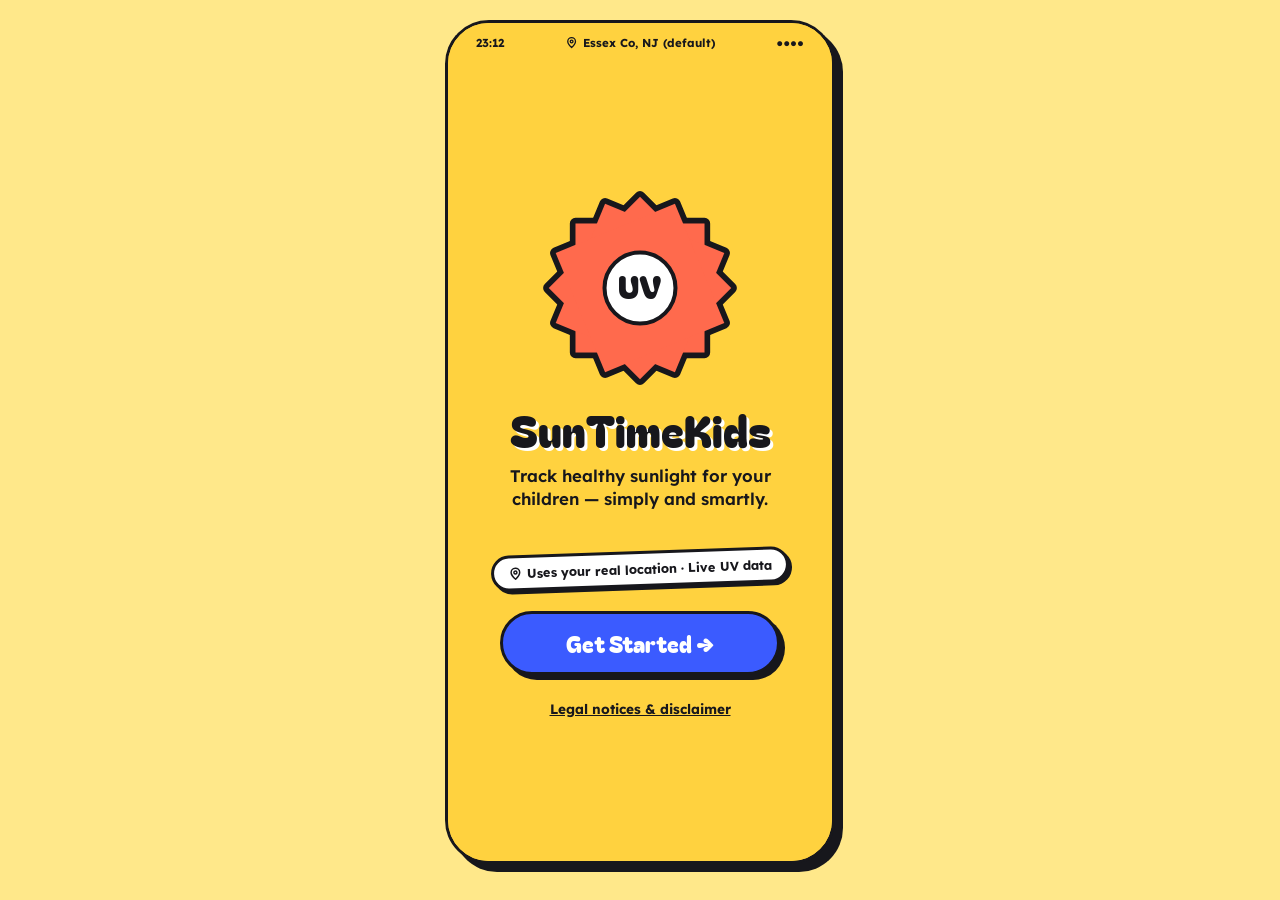
==== commit 6125c5e1: "Add UV scale graphic to Quick setup Five suns (Low to Extreme) gain rays as UV rises; the current le" ====
--- a/index.html
+++ b/index.html
@@ -350,6 +350,12 @@
   .cov-dots i { width:9px; height:9px; border-radius:50%; border:2px solid var(--ink); box-sizing:border-box; display:block; }
   .cov-dots i.f { background:var(--ink); }
   .clothing-btn { justify-content:center; }
+  .uv-scale { margin-top:12px; display:grid; grid-template-columns:repeat(5,minmax(0,1fr)); gap:2px; text-align:center; }
+  .uv-cell { padding:4px 0 2px; border:2px solid transparent; border-radius:14px; }
+  .uv-cell.on { background:var(--yellow); border-color:var(--ink); }
+  .uv-cell svg { width:40px; height:40px; display:block; margin:0 auto; overflow:visible; }
+  .uv-cell span { display:block; font-size:0.7rem; font-weight:700; color:var(--ink); }
+  .uv-cell.on span { font-weight:800; }
   .overlay { display: none; position: absolute; inset: 0; background: rgba(23,23,28,0.62); z-index: 200; }
   .modal-card { background: var(--yellow); border: var(--line); border-radius: 28px; padding: 24px 22px; width: 100%; box-shadow: var(--shadow); }
   .modal-card.sheet { border-radius: 34px 34px 0 0; border-bottom: none; padding: 14px 24px 28px; }
@@ -475,6 +481,7 @@
           <span style="font-size:0.8rem;font-weight:700;color:var(--soft);">Location</span>
           <span style="font-size:0.8rem;font-weight:700;color:var(--ink);" id="setup-loc">Detecting…</span>
         </div>
+        <div id="uv-scale" class="uv-scale" role="img" aria-label="UV scale. Current level not loaded yet."></div>
       </div>
  
       <!-- Per-child clothing and SPF inputs populated by JS -->
@@ -924,16 +931,71 @@
   return 'Extreme';
 }
  
+// UV scale: a sun that gains rays as UV rises (Low is a plain mint disc)
+const UV_LEVELS = [
+  { label: 'Low', rotations: [], color: '#5FDCA8' },
+  { label: 'Moderate', rotations: [0, 45], color: '#FFD23F' },
+  { label: 'High', rotations: [0, 30, 60], color: '#FF6A4D' },
+  { label: 'Very High', rotations: [0, 22.5, 45, 67.5], color: '#FF3D8B' },
+  { label: 'Extreme', rotations: [0, 22.5, 45, 67.5], color: '#7B4BD0' }
+];
+
+function uvSunSvg(level) {
+  const svg = document.createElementNS(SVG_NS, 'svg');
+  svg.setAttribute('viewBox', '0 0 44 44');
+  svg.setAttribute('aria-hidden', 'true');
+  function shape(rot, fill, stroke) {
+    let node;
+    if (rot === null) {
+      node = document.createElementNS(SVG_NS, 'circle');
+      node.setAttribute('cx', '22'); node.setAttribute('cy', '22'); node.setAttribute('r', '14');
+    } else {
+      node = document.createElementNS(SVG_NS, 'rect');
+      node.setAttribute('x', '9'); node.setAttribute('y', '9'); node.setAttribute('width', '26'); node.setAttribute('height', '26');
+      if (rot) node.setAttribute('transform', 'rotate(' + rot + ' 22 22)');
+    }
+    node.setAttribute('fill', fill);
+    if (stroke) { node.setAttribute('stroke', stroke); node.setAttribute('stroke-width', '3.5'); node.setAttribute('stroke-linejoin', 'round'); }
+    return node;
+  }
+  if (level.rotations.length === 0) {
+    svg.appendChild(shape(null, level.color, '#17171C'));
+    return svg;
+  }
+  const outline = document.createElementNS(SVG_NS, 'g');
+  level.rotations.forEach(r => outline.appendChild(shape(r, '#17171C', '#17171C')));
+  const fill = document.createElementNS(SVG_NS, 'g');
+  level.rotations.forEach(r => fill.appendChild(shape(r, level.color, null)));
+  svg.appendChild(outline);
+  svg.appendChild(fill);
+  return svg;
+}
+
+function renderUVScale(uv) {
+  const box = document.getElementById('uv-scale');
+  if (!box) return;
+  clearEl(box);
+  const current = uv == null ? null : uvLabel(uv);
+  UV_LEVELS.forEach(lv => {
+    const on = lv.label === current;
+    box.appendChild(el('div', { className: 'uv-cell' + (on ? ' on' : '') }, [uvSunSvg(lv), el('span', { text: lv.label })]));
+  });
+  box.setAttribute('aria-label', current
+    ? 'UV scale: Low, Moderate, High, Very High, Extreme. Current level is ' + current + '.'
+    : 'UV scale. Current level not loaded yet.');
+}
+
 function updateAllUVDisplays() {
   const setupLoc = document.getElementById('setup-loc');
   if (setupLoc) setupLoc.textContent = APP.locationName;
   const uv = APP.uvIndex;
+  renderUVScale(uv);
   if (uv == null) return; // not loaded yet, keep the "Fetching" placeholders
   const lbl = uvLabel(uv) + (APP.uvIsEstimate ? ' (estimate, offline)' : '');
   const disp = document.getElementById('uv-display');
   if (disp) { disp.textContent = `UV ${uv} · ${lbl}`; }
   const setup = document.getElementById('uv-setup');
-  if (setup) setup.textContent = `${uv} — ${lbl}`;
+  if (setup) setup.textContent = `${uv} · ${lbl}`;
 }
  
 // Refresh UV every 5 min; an active session re-rates its exposure on each new reading
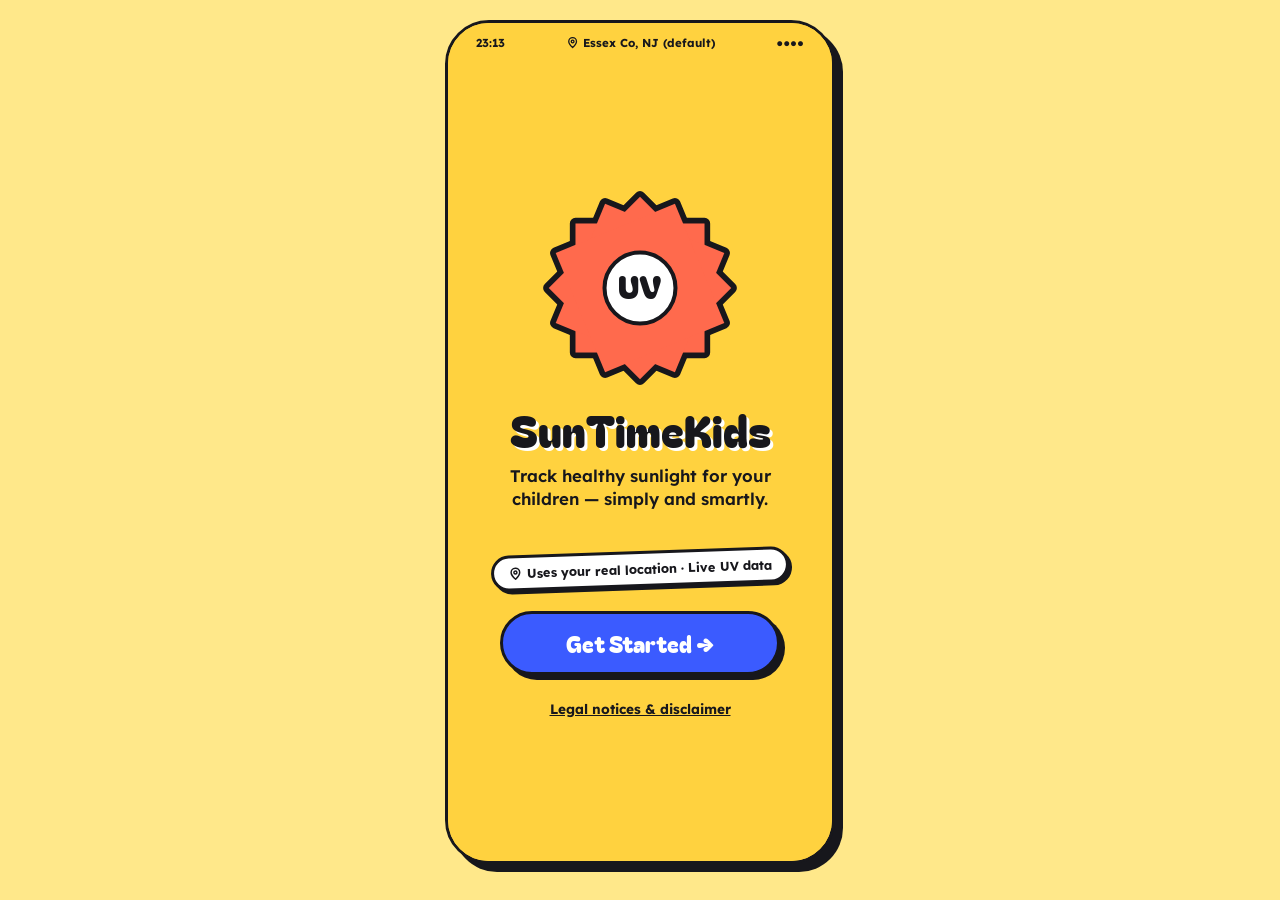
==== commit 13f3ea22: "Merge main into feature/backup-restore Resolve CSS conflict: keep the UV scale rules and the fixed-p" ====
--- a/index.html
+++ b/index.html
@@ -356,8 +356,8 @@
   .uv-cell svg { width:40px; height:40px; display:block; margin:0 auto; overflow:visible; }
   .uv-cell span { display:block; font-size:0.7rem; font-weight:700; color:var(--ink); }
   .uv-cell.on span { font-weight:800; }
-  .overlay { display: none; position: absolute; inset: 0; background: rgba(23,23,28,0.62); z-index: 200; }
-  .modal-card { background: var(--yellow); border: var(--line); border-radius: 28px; padding: 24px 22px; width: 100%; box-shadow: var(--shadow); }
+  .overlay { display: none; position: fixed; inset: 0; background: rgba(23,23,28,0.62); z-index: 200; }
+  .modal-card { background: var(--yellow); border: var(--line); border-radius: 28px; padding: 24px 22px; width: 100%; max-width: 390px; max-height: 92vh; overflow-y: auto; box-shadow: var(--shadow); }
   .modal-card.sheet { border-radius: 34px 34px 0 0; border-bottom: none; padding: 14px 24px 28px; }
   .modal-title { font-family: var(--font-display); font-size: 1.9rem; font-weight: 400; line-height: 1.1; color: var(--ink); margin-bottom: 8px; }
   .modal-text { font-size: 0.95rem; color: var(--ink); font-weight: 600; line-height: 1.45; margin-bottom: 18px; }
@@ -369,7 +369,7 @@
 </style>
 </head>
 <body>
-<svg width="0" height="0" style="position:absolute" aria-hidden="true" focusable="false"><defs><symbol id="i-sun" viewBox="0 0 24 24"><circle cx="12" cy="12" r="4"/><path d="M12 2v3M12 19v3M2 12h3M19 12h3M4.9 4.9l2.1 2.1M17 17l2.1 2.1M4.9 19.1L7 17M17 7l2.1-2.1"/></symbol><symbol id="i-pin" viewBox="0 0 24 24"><path d="M12 21s-7-6.2-7-11a7 7 0 0 1 14 0c0 4.8-7 11-7 11z"/><circle cx="12" cy="10" r="2.5"/></symbol><symbol id="i-lock" viewBox="0 0 24 24"><rect x="5" y="11" width="14" height="10" rx="2"/><path d="M8 11V7a4 4 0 0 1 8 0v4"/></symbol><symbol id="i-flame" viewBox="0 0 24 24"><path d="M12 3c1 3.5 5 5.5 5 10a5 5 0 0 1-10 0c0-2 1-3 2-4 .3 1.2 1 2 2 2-.5-3-.5-5 1-8z"/></symbol><symbol id="i-timer" viewBox="0 0 24 24"><circle cx="12" cy="13" r="8"/><path d="M12 9v4l3 2M9 2h6"/></symbol><symbol id="i-target" viewBox="0 0 24 24"><circle cx="12" cy="12" r="9"/><circle cx="12" cy="12" r="5"/><circle cx="12" cy="12" r="1"/></symbol><symbol id="i-chart" viewBox="0 0 24 24"><path d="M5 20V11M12 20V5M19 20v-6"/></symbol><symbol id="i-home" viewBox="0 0 24 24"><path d="M4 11l8-7 8 7v9a1 1 0 0 1-1 1h-4v-6h-6v6H5a1 1 0 0 1-1-1z"/></symbol><symbol id="i-sliders" viewBox="0 0 24 24"><path d="M4 7h9M17 7h3M4 17h3M11 17h9"/><circle cx="15" cy="7" r="2"/><circle cx="9" cy="17" r="2"/></symbol><symbol id="i-pause" viewBox="0 0 24 24"><rect x="6" y="5" width="4" height="14" rx="1"/><rect x="14" y="5" width="4" height="14" rx="1"/></symbol><symbol id="i-stop" viewBox="0 0 24 24"><rect x="6" y="6" width="12" height="12" rx="2"/></symbol><symbol id="i-play" viewBox="0 0 24 24"><path d="M7 5l12 7-12 7z"/></symbol><symbol id="i-check" viewBox="0 0 24 24"><path d="M5 12.5l4.5 4.5L19 7"/></symbol><symbol id="i-bell" viewBox="0 0 24 24"><path d="M6 16v-5a6 6 0 0 1 12 0v5l2 2H4z"/><path d="M10 21h4"/></symbol><symbol id="i-camera" viewBox="0 0 24 24"><path d="M4 8h3l1.5-2h7L17 8h3a1 1 0 0 1 1 1v9a1 1 0 0 1-1 1H4a1 1 0 0 1-1-1V9a1 1 0 0 1 1-1z"/><circle cx="12" cy="13" r="3.5"/></symbol><symbol id="i-shield" viewBox="0 0 24 24"><path d="M12 3l8 3v6c0 5-3.5 8-8 9-4.5-1-8-4-8-9V6z"/><path d="M12 9v6M9 12h6"/></symbol><symbol id="i-pencil" viewBox="0 0 24 24"><path d="M4 20l1-4L16 5l3 3L8 19z"/><path d="M14 7l3 3"/></symbol><symbol id="i-gps" viewBox="0 0 24 24"><circle cx="12" cy="12" r="7"/><circle cx="12" cy="12" r="2"/><path d="M12 2v4M12 18v4M2 12h4M18 12h4"/></symbol><symbol id="i-search" viewBox="0 0 24 24"><circle cx="11" cy="11" r="6"/><path d="M16 16l5 5"/></symbol><symbol id="i-thermo" viewBox="0 0 24 24"><path d="M10 4a2 2 0 0 1 4 0v9a4 4 0 1 1-4 0z"/></symbol><symbol id="i-star" viewBox="0 0 24 24"><path d="M12 3l2.6 5.6 6.1.7-4.5 4.2 1.2 6.1L12 16.6 6.6 19.6l1.2-6.1L3.3 9.3l6.1-.7z"/></symbol><symbol id="i-arrow" viewBox="0 0 24 24"><path d="M4 12h15M13 6l6 6-6 6"/></symbol><symbol id="i-doc" viewBox="0 0 24 24"><path d="M6 3h9l4 4v14H6z"/><path d="M14 3v5h5M9 13h6M9 17h6"/></symbol></defs></svg>
+<svg width="0" height="0" style="position:absolute" aria-hidden="true" focusable="false"><defs><symbol id="i-sun" viewBox="0 0 24 24"><circle cx="12" cy="12" r="4"/><path d="M12 2v3M12 19v3M2 12h3M19 12h3M4.9 4.9l2.1 2.1M17 17l2.1 2.1M4.9 19.1L7 17M17 7l2.1-2.1"/></symbol><symbol id="i-pin" viewBox="0 0 24 24"><path d="M12 21s-7-6.2-7-11a7 7 0 0 1 14 0c0 4.8-7 11-7 11z"/><circle cx="12" cy="10" r="2.5"/></symbol><symbol id="i-lock" viewBox="0 0 24 24"><rect x="5" y="11" width="14" height="10" rx="2"/><path d="M8 11V7a4 4 0 0 1 8 0v4"/></symbol><symbol id="i-flame" viewBox="0 0 24 24"><path d="M12 3c1 3.5 5 5.5 5 10a5 5 0 0 1-10 0c0-2 1-3 2-4 .3 1.2 1 2 2 2-.5-3-.5-5 1-8z"/></symbol><symbol id="i-timer" viewBox="0 0 24 24"><circle cx="12" cy="13" r="8"/><path d="M12 9v4l3 2M9 2h6"/></symbol><symbol id="i-target" viewBox="0 0 24 24"><circle cx="12" cy="12" r="9"/><circle cx="12" cy="12" r="5"/><circle cx="12" cy="12" r="1"/></symbol><symbol id="i-chart" viewBox="0 0 24 24"><path d="M5 20V11M12 20V5M19 20v-6"/></symbol><symbol id="i-home" viewBox="0 0 24 24"><path d="M4 11l8-7 8 7v9a1 1 0 0 1-1 1h-4v-6h-6v6H5a1 1 0 0 1-1-1z"/></symbol><symbol id="i-sliders" viewBox="0 0 24 24"><path d="M4 7h9M17 7h3M4 17h3M11 17h9"/><circle cx="15" cy="7" r="2"/><circle cx="9" cy="17" r="2"/></symbol><symbol id="i-pause" viewBox="0 0 24 24"><rect x="6" y="5" width="4" height="14" rx="1"/><rect x="14" y="5" width="4" height="14" rx="1"/></symbol><symbol id="i-stop" viewBox="0 0 24 24"><rect x="6" y="6" width="12" height="12" rx="2"/></symbol><symbol id="i-play" viewBox="0 0 24 24"><path d="M7 5l12 7-12 7z"/></symbol><symbol id="i-check" viewBox="0 0 24 24"><path d="M5 12.5l4.5 4.5L19 7"/></symbol><symbol id="i-bell" viewBox="0 0 24 24"><path d="M6 16v-5a6 6 0 0 1 12 0v5l2 2H4z"/><path d="M10 21h4"/></symbol><symbol id="i-camera" viewBox="0 0 24 24"><path d="M4 8h3l1.5-2h7L17 8h3a1 1 0 0 1 1 1v9a1 1 0 0 1-1 1H4a1 1 0 0 1-1-1V9a1 1 0 0 1 1-1z"/><circle cx="12" cy="13" r="3.5"/></symbol><symbol id="i-shield" viewBox="0 0 24 24"><path d="M12 3l8 3v6c0 5-3.5 8-8 9-4.5-1-8-4-8-9V6z"/><path d="M12 9v6M9 12h6"/></symbol><symbol id="i-pencil" viewBox="0 0 24 24"><path d="M4 20l1-4L16 5l3 3L8 19z"/><path d="M14 7l3 3"/></symbol><symbol id="i-gps" viewBox="0 0 24 24"><circle cx="12" cy="12" r="7"/><circle cx="12" cy="12" r="2"/><path d="M12 2v4M12 18v4M2 12h4M18 12h4"/></symbol><symbol id="i-search" viewBox="0 0 24 24"><circle cx="11" cy="11" r="6"/><path d="M16 16l5 5"/></symbol><symbol id="i-thermo" viewBox="0 0 24 24"><path d="M10 4a2 2 0 0 1 4 0v9a4 4 0 1 1-4 0z"/></symbol><symbol id="i-star" viewBox="0 0 24 24"><path d="M12 3l2.6 5.6 6.1.7-4.5 4.2 1.2 6.1L12 16.6 6.6 19.6l1.2-6.1L3.3 9.3l6.1-.7z"/></symbol><symbol id="i-arrow" viewBox="0 0 24 24"><path d="M4 12h15M13 6l6 6-6 6"/></symbol><symbol id="i-download" viewBox="0 0 24 24"><path d="M12 4v11M7 11l5 5 5-5M5 20h14"/></symbol><symbol id="i-upload" viewBox="0 0 24 24"><path d="M12 16V5M7 9l5-5 5 5M5 20h14"/></symbol><symbol id="i-doc" viewBox="0 0 24 24"><path d="M6 3h9l4 4v14H6z"/><path d="M14 3v5h5M9 13h6M9 17h6"/></symbol></defs></svg>
 <div class="phone">
   <!-- Status bar -->
   <div class="status-bar">
@@ -601,6 +601,16 @@
         <button class="btn-nav" id="btn-legal-settings"><svg class="ic" aria-hidden="true"><use href="#i-doc"/></svg>Legal notices &amp; disclaimer</button>
       </div>
  
+      <div class="block-label">Backup</div>
+      <div class="card" style="padding:20px;">
+        <div style="font-size:0.85rem;font-weight:600;line-height:1.5;margin-bottom:14px;">Your data lives only on this device. Save a backup file to keep it safe or to move to a new phone. The file stays wherever you save it.</div>
+        <button class="btn-nav" id="btn-backup-export"><svg class="ic" aria-hidden="true"><use href="#i-download"/></svg>Save backup file</button>
+        <button class="btn-nav" style="margin-top:10px;" id="btn-backup-restore"><svg class="ic" aria-hidden="true"><use href="#i-upload"/></svg>Restore from backup</button>
+        <input type="file" id="backup-file" accept=".json,application/json" style="display:none" aria-label="Backup file">
+        <div id="backup-status" role="status" style="margin-top:12px;font-size:0.82rem;font-weight:700;line-height:1.4;"></div>
+        <div id="backup-last" style="margin-top:4px;font-size:0.78rem;font-weight:600;color:var(--soft);"></div>
+      </div>
+
       <div class="block-label">Privacy</div>
       <div class="card" style="padding:20px;">
         <div style="font-size:0.82rem;font-weight:600;color:var(--ink);line-height:1.6;">All data including child profiles, photos, and session history is stored locally on your device only. No data is ever sent to any server. No account is required. SunTimeKids is designed to be fully COPPA compliant.</div>
@@ -647,6 +657,17 @@
     </div>
   </div>
  
+  <!-- Restore confirmation -->
+  <div id="restore-modal" class="overlay" style="align-items:flex-end;justify-content:center;">
+    <div role="dialog" aria-modal="true" aria-labelledby="restore-title" class="modal-card sheet">
+      <div style="width:48px;height:6px;border-radius:999px;background:var(--ink);margin:0 auto 18px;" aria-hidden="true"></div>
+      <div id="restore-title" class="modal-title" style="text-align:center;">Replace your data?</div>
+      <div id="restore-summary" class="modal-text" style="text-align:center;"></div>
+      <button class="modal-btn blue" id="btn-restore-confirm">Replace with backup</button>
+      <button class="modal-btn" id="btn-restore-cancel">Cancel</button>
+    </div>
+  </div>
+
   <!-- Premium upgrade prompt. Placeholder: no billing exists yet, so the action button is disabled. -->
   <!-- TODO(copy): final wording and pricing -->
   <div id="upgrade-modal" class="overlay" style="align-items:flex-end;justify-content:center;">
@@ -1065,6 +1086,7 @@
   if (id === 'screen-dash') renderDash();
   if (id === 'screen-session') resumeSessionUI();
   if (id === 'screen-onboard') populateOnboarding();
+  if (id === 'screen-settings') { setBackupStatus('', false); storeLoad('stk_last_backup').then(renderBackupLast); }
 }
 
 function openLegal(from) {
@@ -2087,25 +2109,28 @@
   storeSet('stk_profiles', profiles, profiles.map(p => Object.assign({}, p, { photo: null })));
 }
  
+// Sanitise one stored or imported profile so bad data cannot break the math or the page
+function cleanProfile(p) {
+  p = p || {};
+  const age = parseInt(p.age, 10);
+  const fitz = parseInt(p.fitz, 10);
+  const isAdult = p.isAdult === true;
+  const safeAge = isNaN(age) ? 0 : Math.max(0, Math.min(99, age));
+  return {
+    name: typeof p.name === 'string' ? p.name.slice(0, 30) : '',
+    age: safeAge,
+    fitz: (fitz >= 1 && fitz <= 6) ? fitz : 3,
+    photo: (typeof p.photo === 'string' && p.photo.indexOf('data:image/') === 0) ? p.photo : null,
+    goal: (typeof p.goal === 'number' && p.goal > 0 && p.goal < 5000) ? p.goal : getVitDGoal(safeAge, isAdult),
+    isAdult: isAdult
+  };
+}
+
 async function loadProfiles() {
   const profiles = await storeLoad('stk_profiles');
   if (profiles && Array.isArray(profiles) && profiles.length > 0) {
     // Rebuild every saved profile (any count up to MAX_PROFILES), cleaning each field so bad data cannot break the math
-    APP.children = profiles.slice(0, MAX_PROFILES).map(p => {
-      p = p || {};
-      const age = parseInt(p.age, 10);
-      const fitz = parseInt(p.fitz, 10);
-      const isAdult = p.isAdult === true;
-      const safeAge = isNaN(age) ? 0 : age;
-      return {
-        name: typeof p.name === 'string' ? p.name : '',
-        age: safeAge,
-        fitz: (fitz >= 1 && fitz <= 6) ? fitz : 3,
-        photo: typeof p.photo === 'string' ? p.photo : null,
-        goal: typeof p.goal === 'number' && p.goal > 0 ? p.goal : getVitDGoal(safeAge, isAdult),
-        isAdult: isAdult
-      };
-    });
+    APP.children = profiles.slice(0, MAX_PROFILES).map(cleanProfile);
     syncSelection();
     return true;
   }
@@ -2431,6 +2456,162 @@
   });
 }
 
+
+// ============================================================
+// BACKUP AND RESTORE
+// ============================================================
+const BACKUP_APP_ID = 'SunTimeKids';
+const BACKUP_VERSION = 1;
+const MAX_RESTORE_SESSIONS = 5000;
+
+function setBackupStatus(msg, isError) {
+  const box = document.getElementById('backup-status');
+  if (!box) return;
+  box.textContent = msg;
+  box.style.color = isError ? '#A02020' : 'var(--ink)';
+}
+
+function renderBackupLast(iso) {
+  const box = document.getElementById('backup-last');
+  if (!box) return;
+  const d = iso ? new Date(iso) : null;
+  box.textContent = d && !isNaN(d.getTime())
+    ? 'Last backup saved ' + d.toLocaleDateString('en-US', { month: 'short', day: 'numeric', year: 'numeric' })
+    : 'No backup saved yet';
+}
+
+function buildBackupObject() {
+  return {
+    app: BACKUP_APP_ID,
+    version: BACKUP_VERSION,
+    exportedAt: new Date().toISOString(),
+    profiles: APP.children.map(c => ({ name: c.name, age: c.age, fitz: c.fitz, goal: c.goal, photo: c.photo, isAdult: c.isAdult })),
+    sessions: APP.sessions,
+    sessionEndMode: APP.sessionEndMode
+  };
+}
+
+async function exportBackup() {
+  if (APP.children.length === 0) { setBackupStatus('Add a profile first, then save a backup.', true); return; }
+  const data = buildBackupObject();
+  const text = JSON.stringify(data);
+  const now = new Date();
+  const stamp = now.getFullYear() + '-' + String(now.getMonth() + 1).padStart(2, '0') + '-' + String(now.getDate()).padStart(2, '0');
+  const filename = 'suntimekids-backup-' + stamp + '.json';
+  try {
+    const file = new File([text], filename, { type: 'application/json' });
+    // Phones: the share sheet lets the file go to Files, iCloud Drive, email and so on
+    if (navigator.canShare && navigator.canShare({ files: [file] }) && navigator.share) {
+      await navigator.share({ files: [file], title: 'SunTimeKids backup' });
+    } else {
+      const url = URL.createObjectURL(new Blob([text], { type: 'application/json' }));
+      const a = document.createElement('a');
+      a.href = url; a.download = filename;
+      document.body.appendChild(a); a.click(); a.remove();
+      setTimeout(() => URL.revokeObjectURL(url), 5000);
+    }
+    storeSet('stk_last_backup', data.exportedAt);
+    renderBackupLast(data.exportedAt);
+    setBackupStatus('Backup ready: ' + data.profiles.length + ' profile' + (data.profiles.length !== 1 ? 's' : '') + ' and ' + data.sessions.length + ' session' + (data.sessions.length !== 1 ? 's' : '') + '.', false);
+  } catch (e) {
+    if (e && e.name === 'AbortError') { setBackupStatus('Backup cancelled.', false); return; }
+    setBackupStatus('Could not save the backup on this device.', true);
+  }
+}
+
+// Keep only well-formed sessions that point at profiles that exist
+function cleanSessions(list, profileCount) {
+  const out = [];
+  (Array.isArray(list) ? list : []).slice(-MAX_RESTORE_SESSIONS).forEach(r => {
+    if (!r || typeof r !== 'object') return;
+    if (typeof r.date !== 'string' || isNaN(new Date(r.date).getTime())) return;
+    const idx = Array.isArray(r.childIndices) ? r.childIndices.filter(i => Number.isInteger(i) && i >= 0 && i < profileCount) : [];
+    if (idx.length === 0) return;
+    const num = v => (typeof v === 'number' && isFinite(v) ? v : 0);
+    const rec = {
+      id: num(r.id) || new Date(r.date).getTime(),
+      date: r.date,
+      childIndices: idx,
+      elapsedSeconds: num(r.elapsedSeconds),
+      uvIndex: num(r.uvIndex),
+      location: typeof r.location === 'string' ? r.location.slice(0, 80) : '',
+      vitdAccumulated: num(r.vitdAccumulated),
+      goalReached: r.goalReached === true
+    };
+    if (Array.isArray(r.perChild)) {
+      rec.perChild = r.perChild
+        .filter(pc => pc && Number.isInteger(pc.childIndex) && pc.childIndex >= 0 && pc.childIndex < profileCount)
+        .map(pc => ({ childIndex: pc.childIndex, vitd: num(pc.vitd), goal: num(pc.goal), goalReached: pc.goalReached === true, elapsedSeconds: num(pc.elapsedSeconds) }));
+    }
+    out.push(rec);
+  });
+  return out;
+}
+
+// Returns { ok, error, profiles, sessions, sessionEndMode, exportedAt }; never touches app data
+function parseBackup(text) {
+  let data;
+  try { data = JSON.parse(text); } catch (e) { return { ok: false, error: 'That file is not a SunTimeKids backup.' }; }
+  if (!data || data.app !== BACKUP_APP_ID) return { ok: false, error: 'That file is not a SunTimeKids backup.' };
+  if (typeof data.version !== 'number' || data.version > BACKUP_VERSION) return { ok: false, error: 'This backup comes from a newer version of the app. Update the app and try again.' };
+  if (!Array.isArray(data.profiles) || data.profiles.length === 0) return { ok: false, error: 'This backup has no profiles in it.' };
+  const profiles = data.profiles.slice(0, MAX_PROFILES).map(cleanProfile);
+  if (profiles.some(p => !p.name)) return { ok: false, error: 'This backup has a profile without a name.' };
+  return {
+    ok: true,
+    profiles: profiles,
+    sessions: cleanSessions(data.sessions, profiles.length),
+    sessionEndMode: data.sessionEndMode === 'keep' ? 'keep' : 'auto',
+    exportedAt: typeof data.exportedAt === 'string' ? data.exportedAt : null
+  };
+}
+
+function handleBackupFile(e) {
+  const input = e.target;
+  const file = input.files && input.files[0];
+  if (!file) return;
+  if (APP.session) { setBackupStatus('End the current session before restoring a backup.', true); input.value = ''; return; }
+  if (file.size > 25 * 1024 * 1024) { setBackupStatus('That file is too large to be a backup.', true); input.value = ''; return; }
+  const reader = new FileReader();
+  reader.onload = () => {
+    const result = parseBackup(String(reader.result));
+    input.value = '';
+    if (!result.ok) { setBackupStatus(result.error, true); return; }
+    APP.pendingRestore = result;
+    const when = result.exportedAt && !isNaN(new Date(result.exportedAt).getTime())
+      ? ' from ' + new Date(result.exportedAt).toLocaleDateString('en-US', { month: 'short', day: 'numeric', year: 'numeric' }) : '';
+    document.getElementById('restore-summary').textContent =
+      'This backup' + when + ' has ' + result.profiles.length + ' profile' + (result.profiles.length !== 1 ? 's' : '') +
+      ' (' + result.profiles.map(p => p.name).join(', ') + ') and ' + result.sessions.length + ' session' + (result.sessions.length !== 1 ? 's' : '') +
+      '. Restoring replaces the profiles and history currently in the app.';
+    const m = document.getElementById('restore-modal');
+    if (m) m.style.display = 'flex';
+  };
+  reader.onerror = () => { input.value = ''; setBackupStatus('Could not read that file.', true); };
+  reader.readAsText(file);
+}
+
+function confirmRestore() {
+  const r = APP.pendingRestore;
+  hideRestore();
+  if (!r) return;
+  APP.pendingRestore = null;
+  APP.children = r.profiles;
+  APP.sessions = r.sessions;
+  APP.selectedChildren = APP.children.map((_, i) => i);
+  APP.childSetups = [];
+  storeSet('stk_sessions', APP.sessions);
+  saveProfilesToStorage();
+  setSessionEndMode(r.sessionEndMode, true);
+  setBackupStatus('Backup restored: ' + r.profiles.length + ' profile' + (r.profiles.length !== 1 ? 's' : '') + ' and ' + r.sessions.length + ' session' + (r.sessions.length !== 1 ? 's' : '') + '.', false);
+  renderHome();
+}
+
+function hideRestore() {
+  const m = document.getElementById('restore-modal');
+  if (m) m.style.display = 'none';
+}
+
 // ============================================================
 // SETTINGS
 // ============================================================
@@ -2529,6 +2710,13 @@
   // Settings
   safeOn('btn-settings-back', function() { goTo('screen-home'); });
   safeOn('btn-edit-profiles', function() { goTo('screen-onboard'); });
+  // Backup and restore
+  safeOn('btn-backup-export', function() { exportBackup(); });
+  safeOn('btn-backup-restore', function() { var f = document.getElementById('backup-file'); if (f) f.click(); });
+  safeOn('btn-restore-confirm', function() { confirmRestore(); });
+  safeOn('btn-restore-cancel', function() { APP.pendingRestore = null; hideRestore(); });
+  var backupFile = document.getElementById('backup-file');
+  if (backupFile) backupFile.addEventListener('change', handleBackupFile);
   safeOn('session-end-opt-auto', function() { setSessionEndMode('auto', true); });
   safeOn('session-end-opt-keep', function() { setSessionEndMode('keep', true); });
   // Location modal
